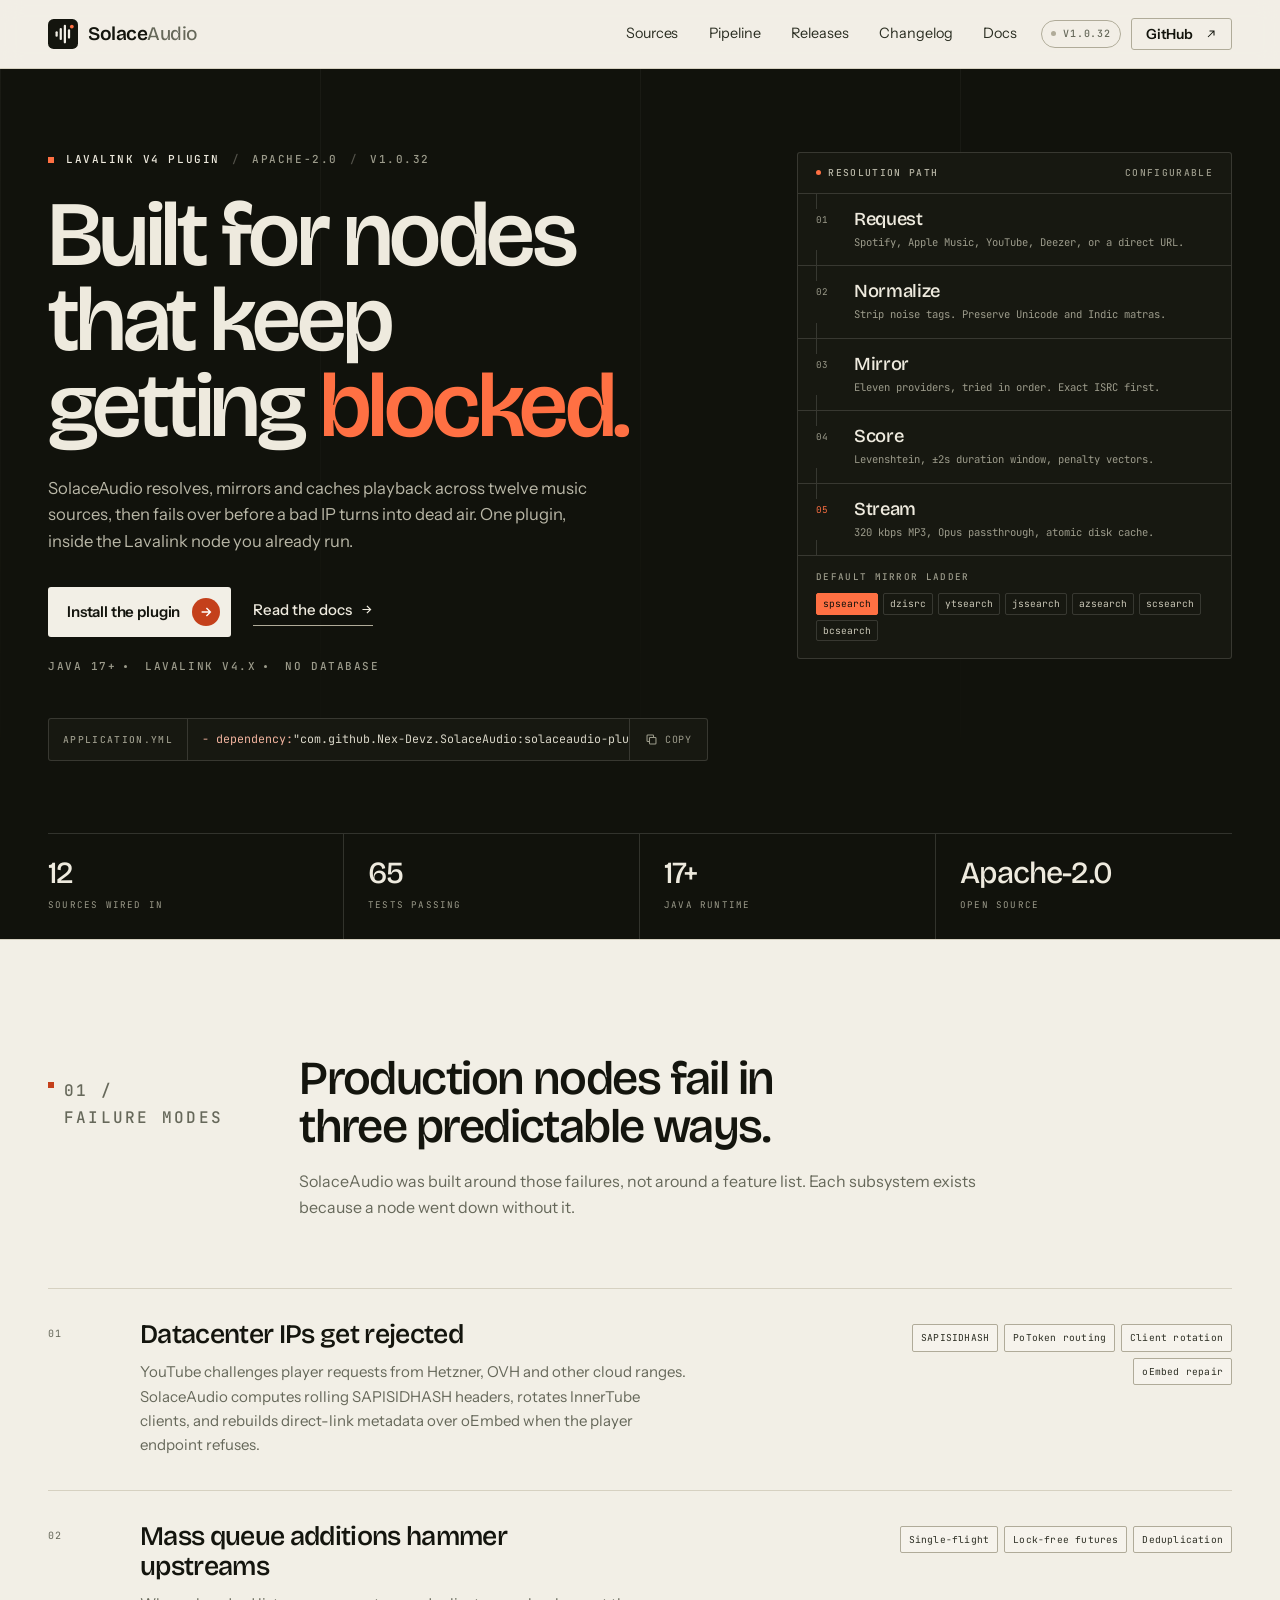
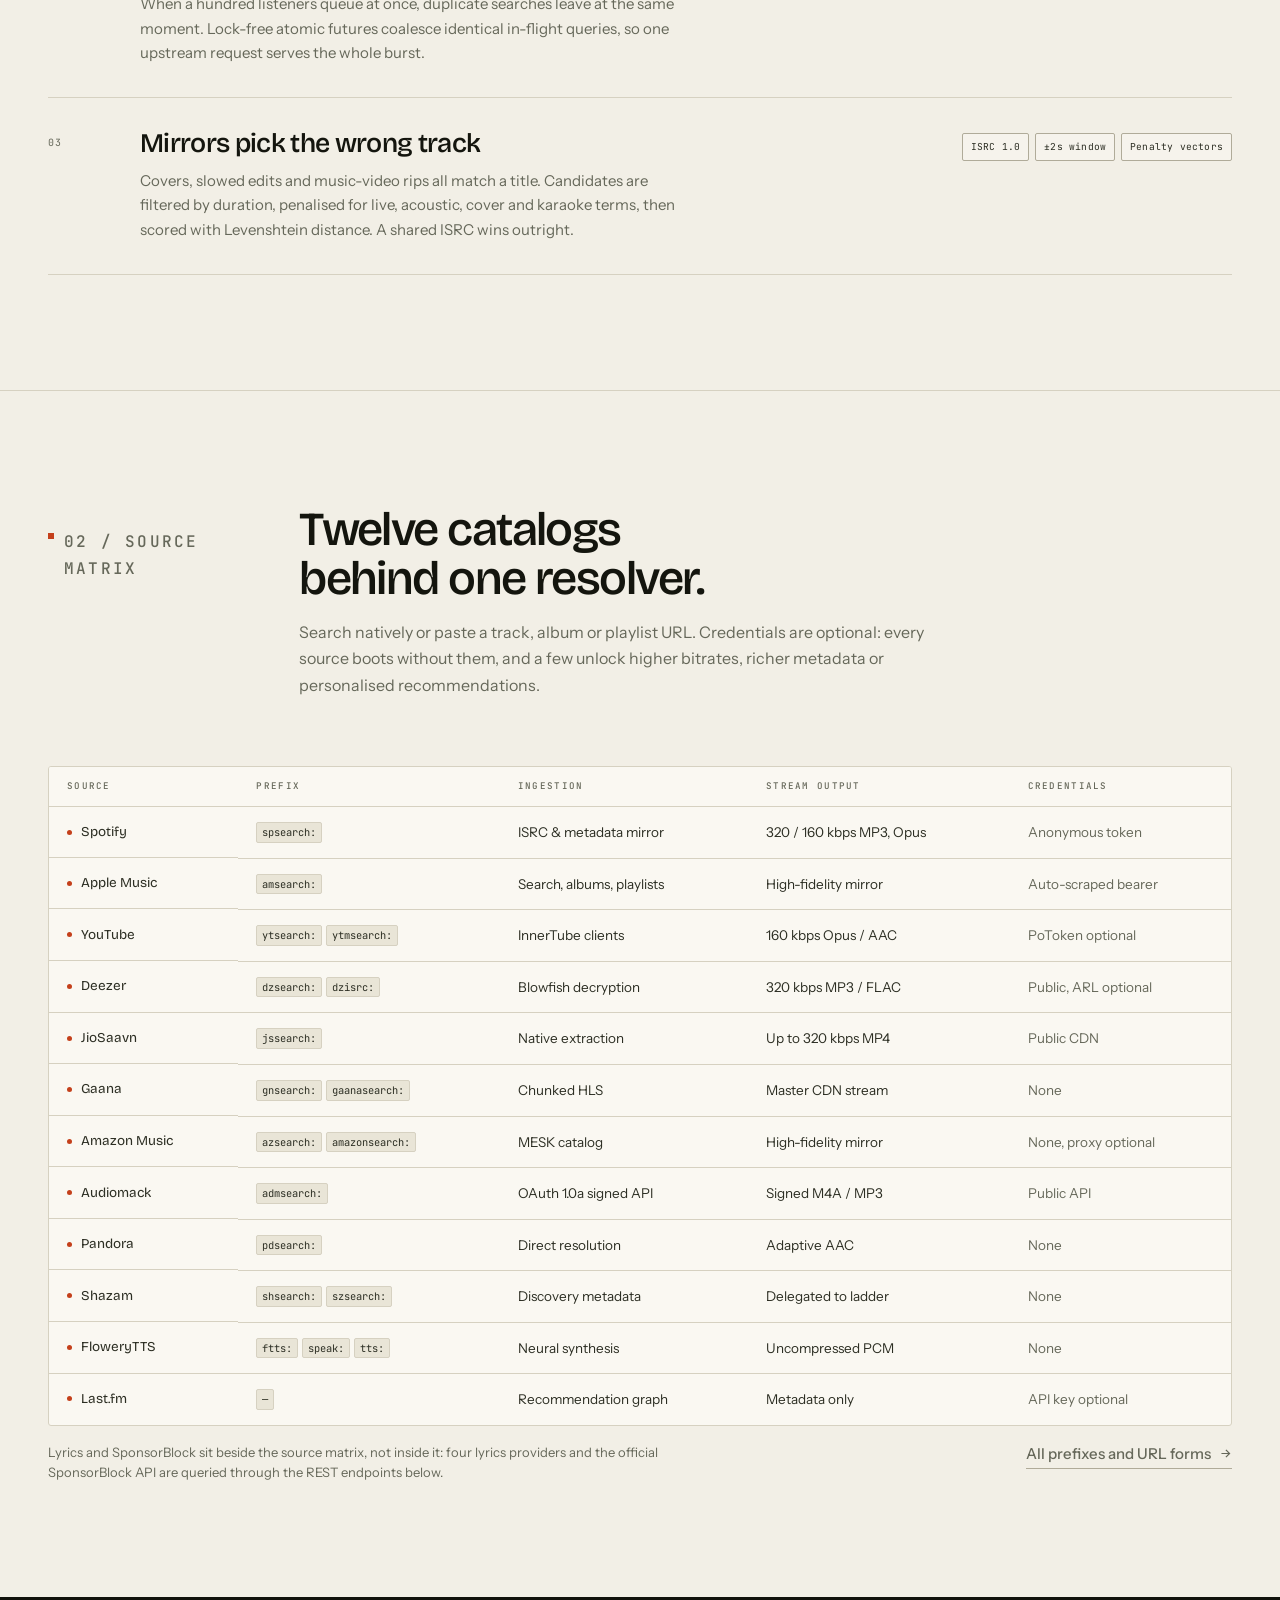
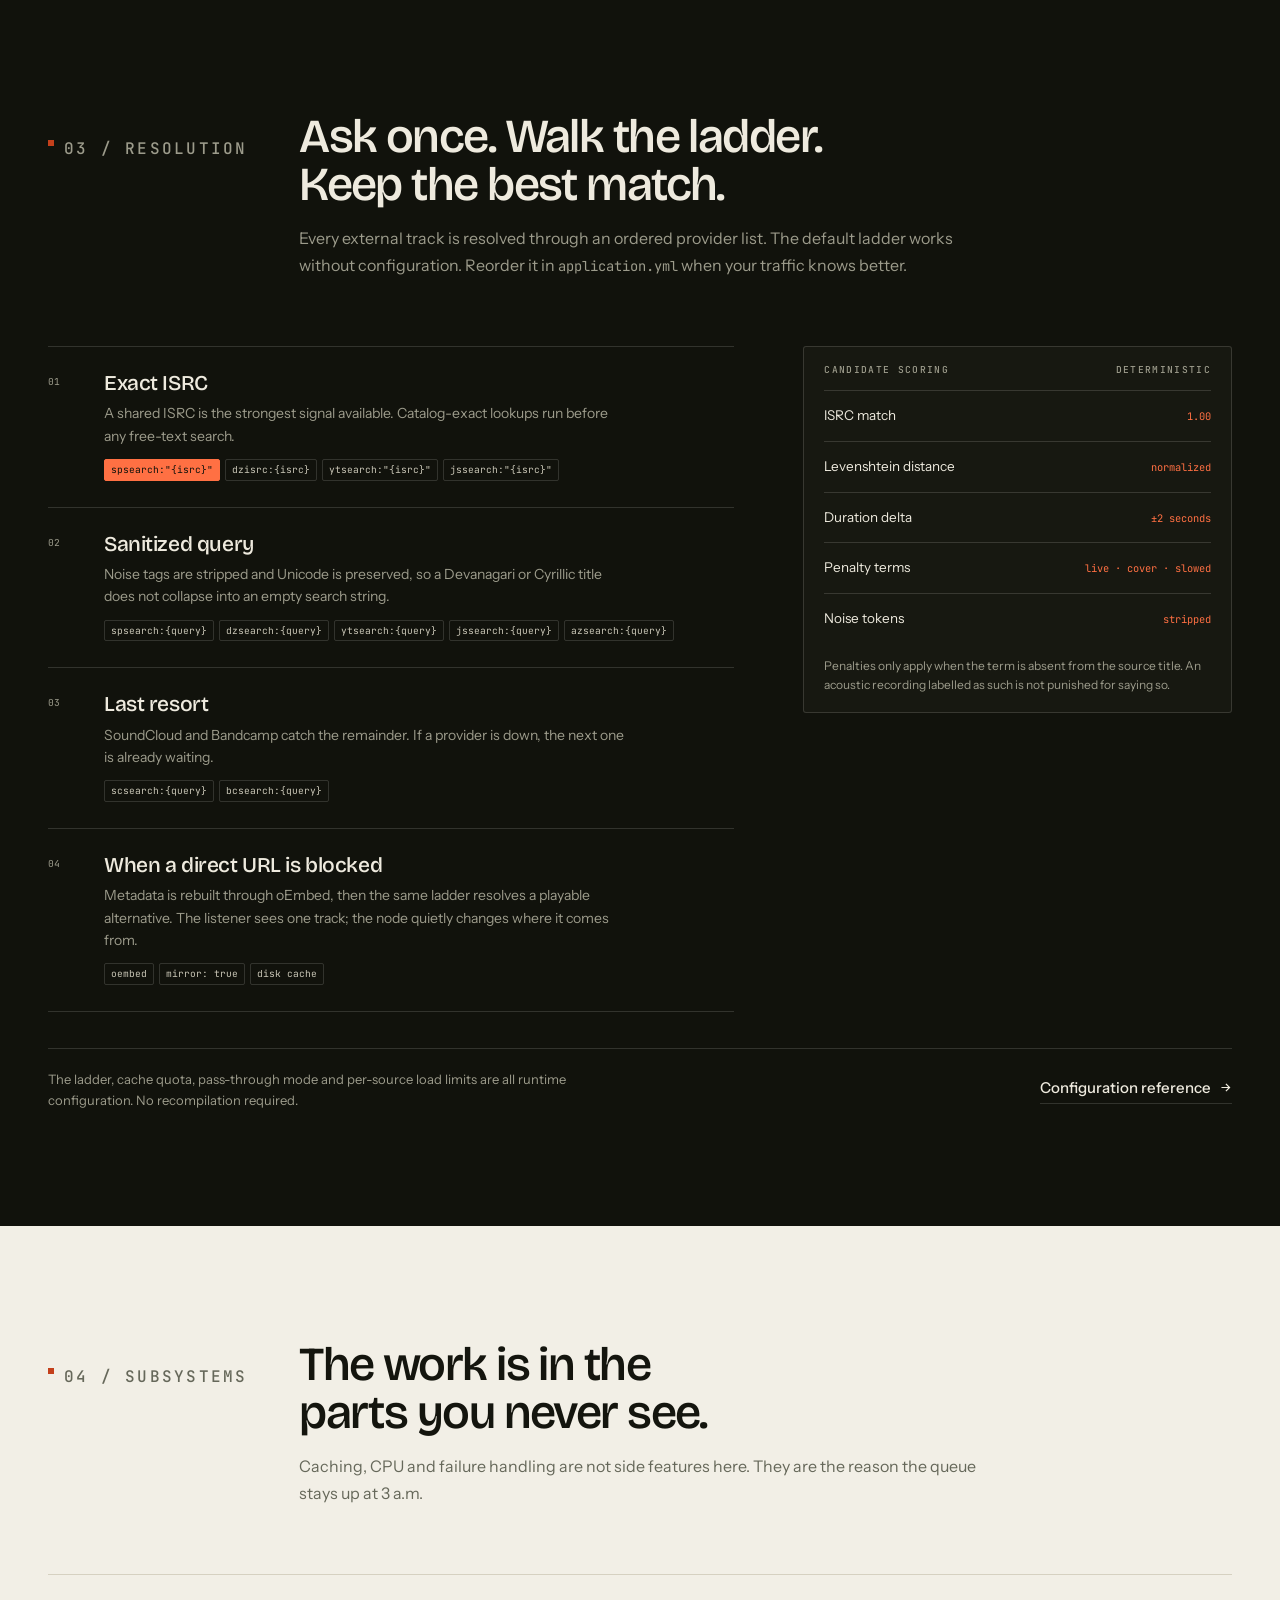
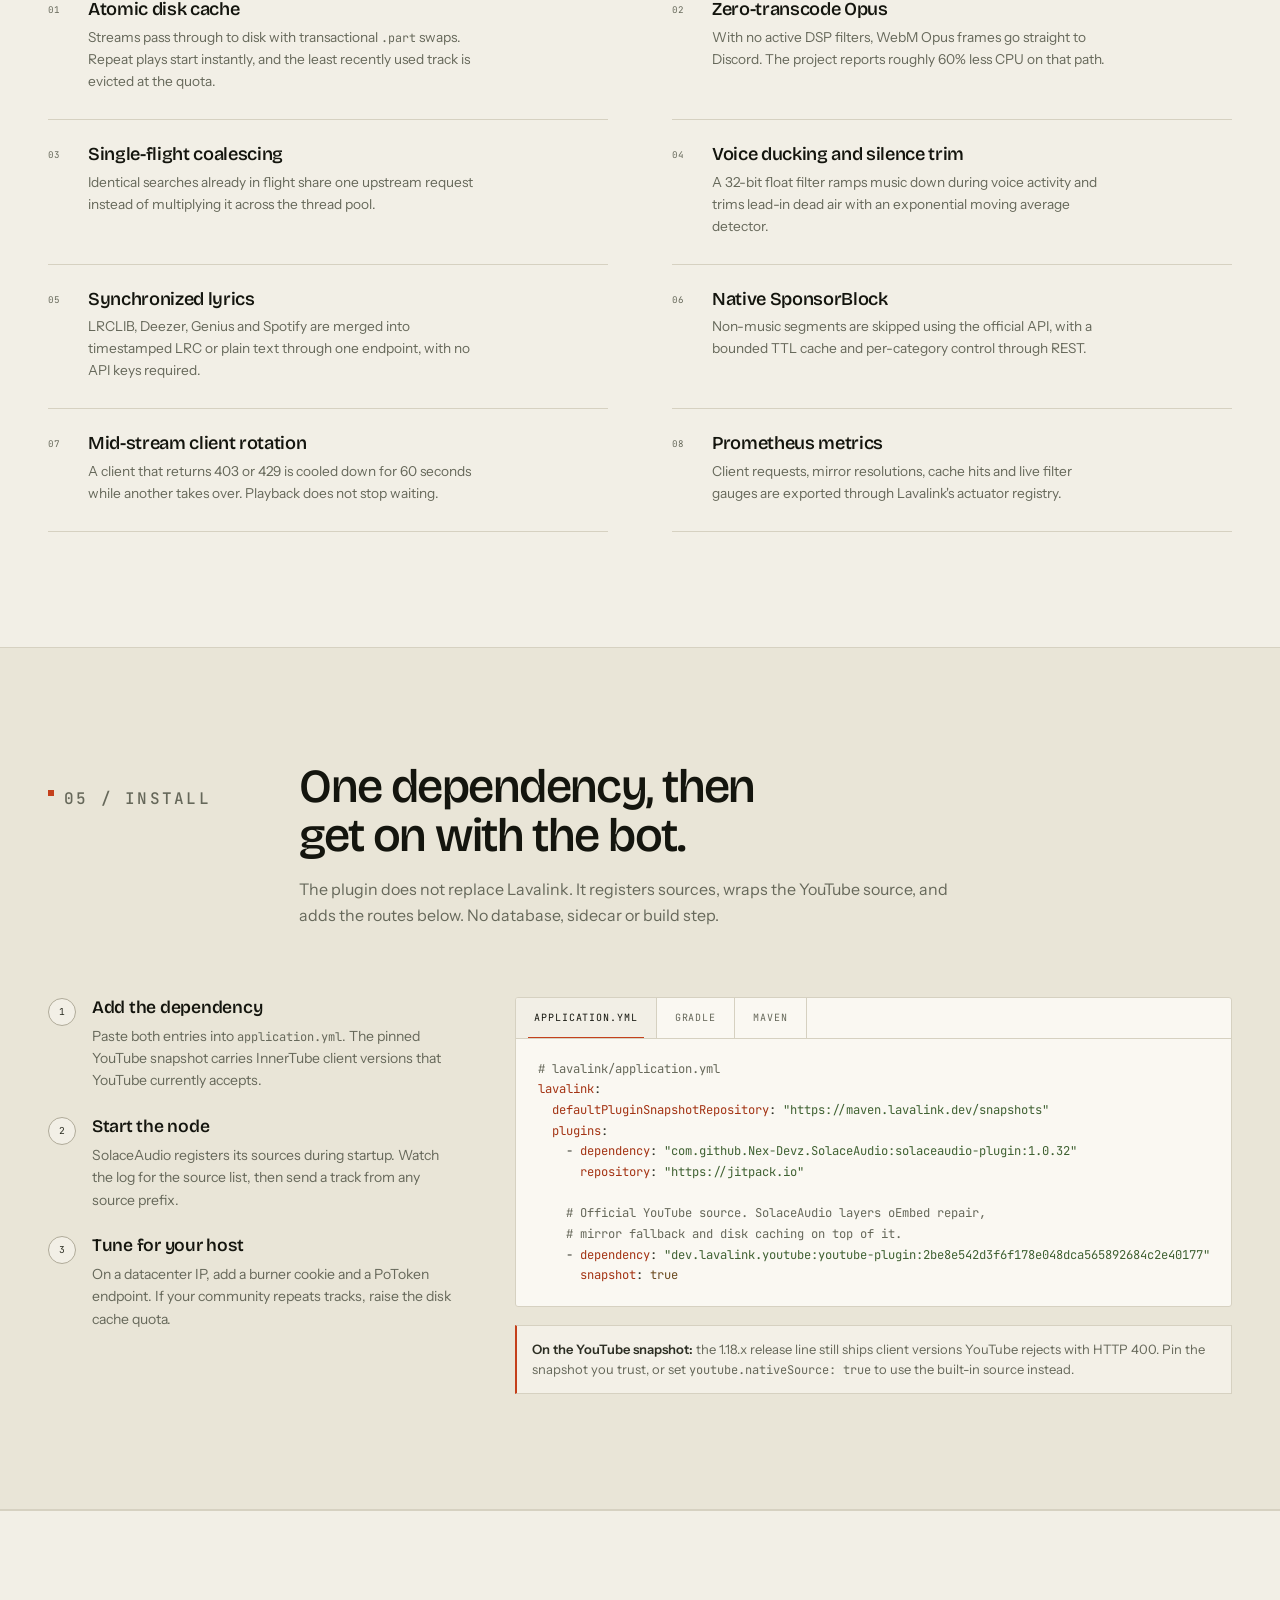
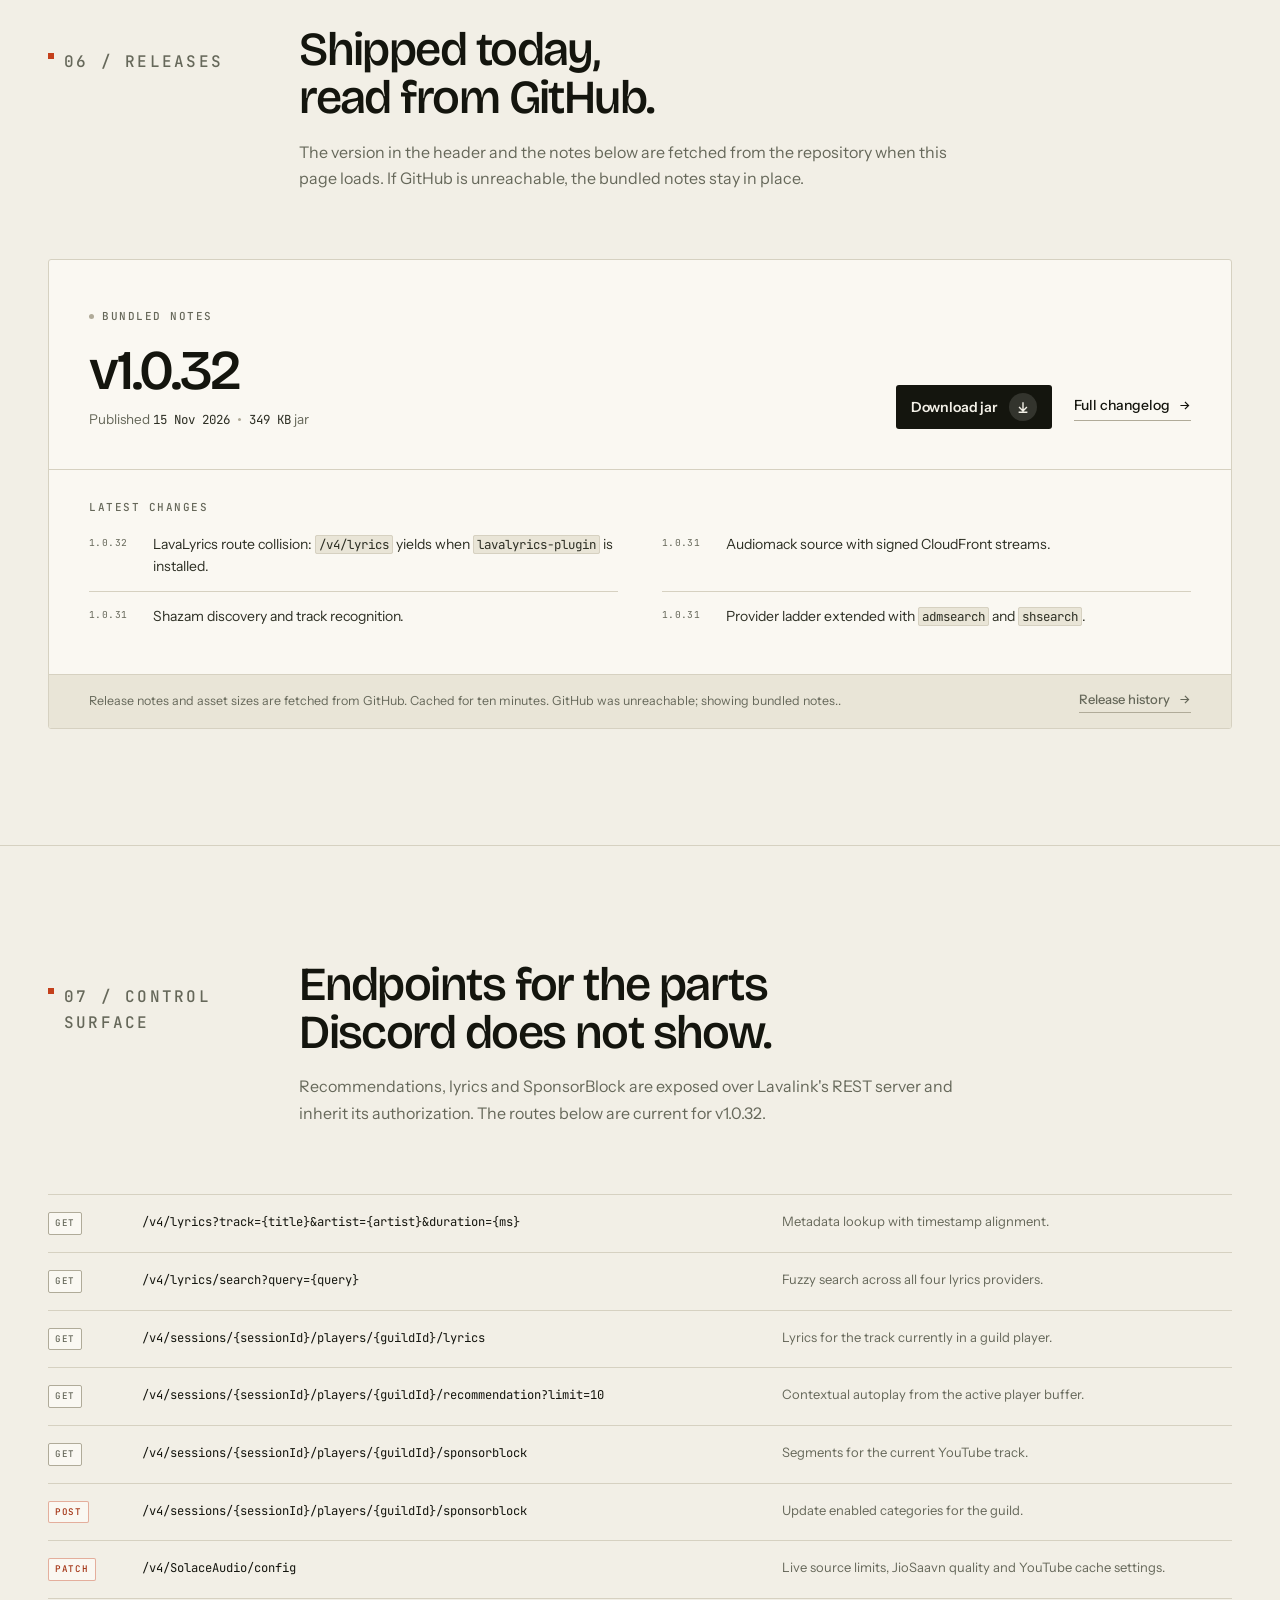
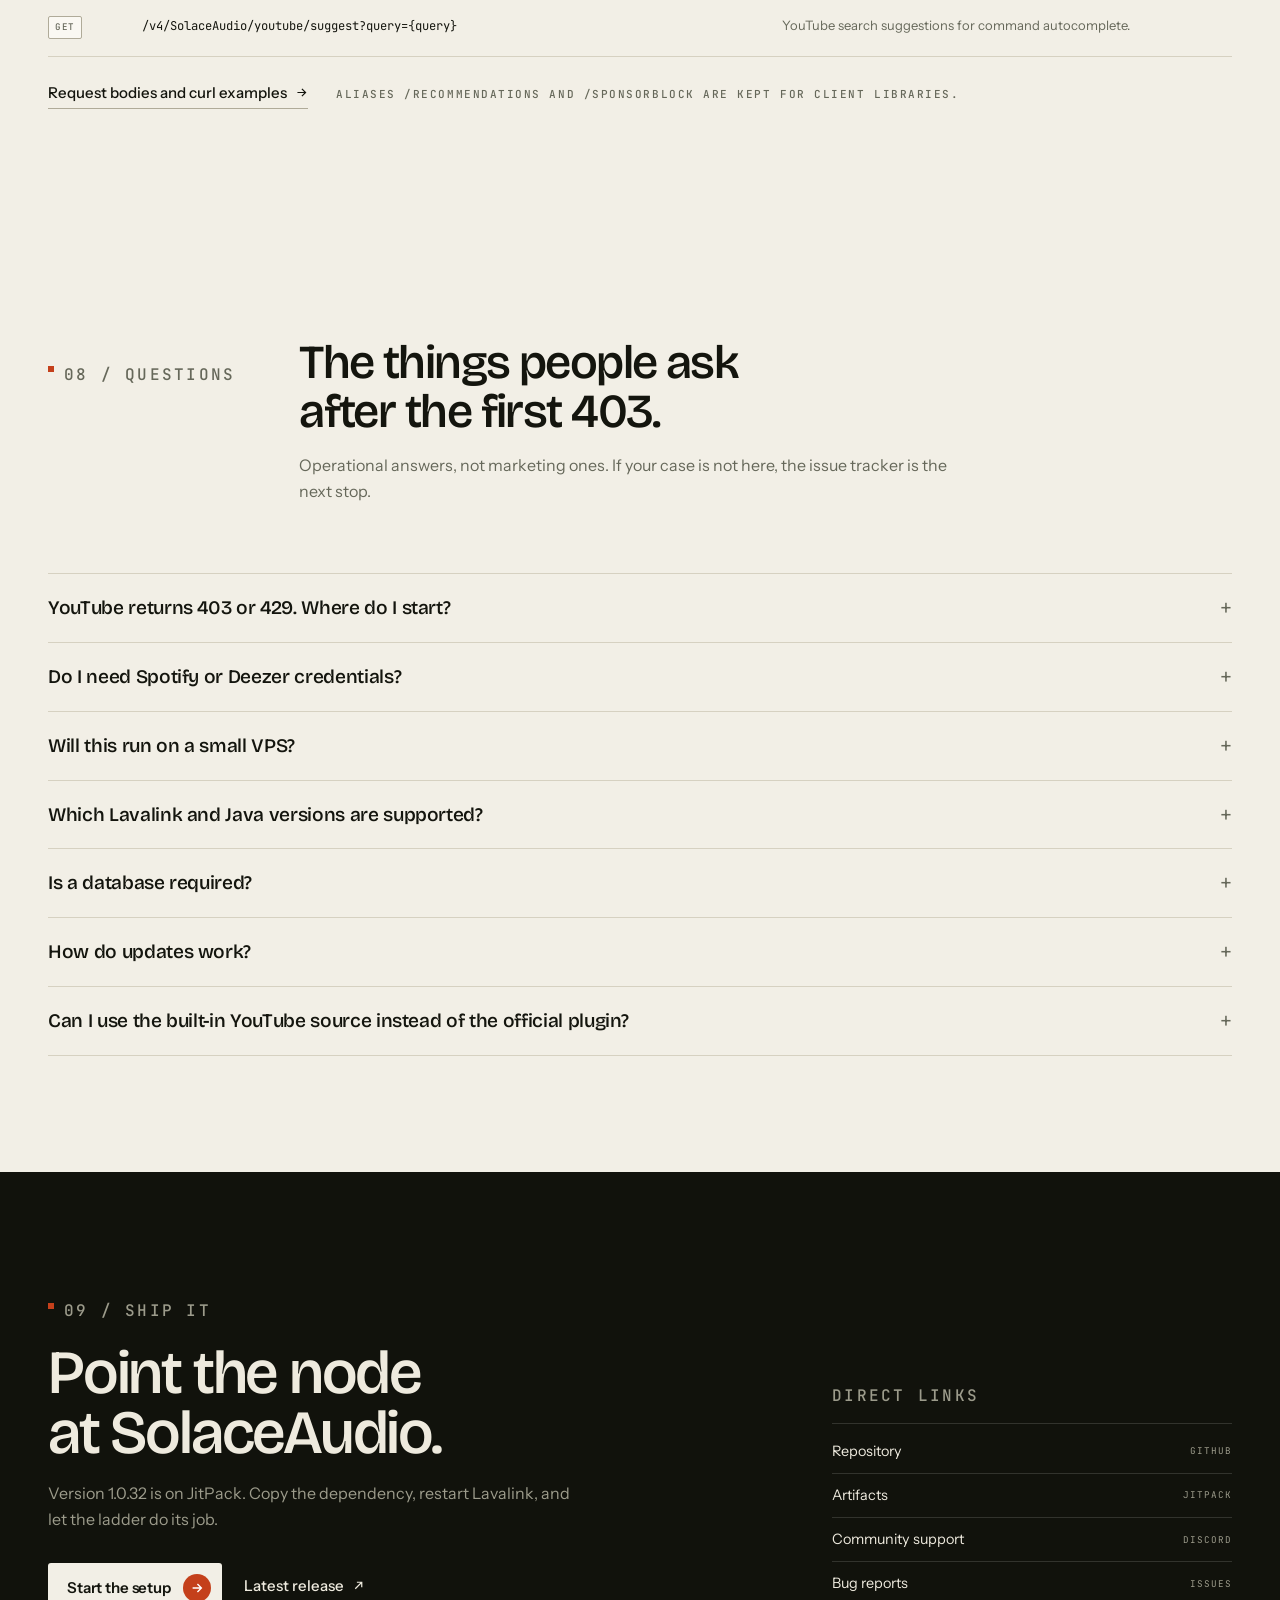
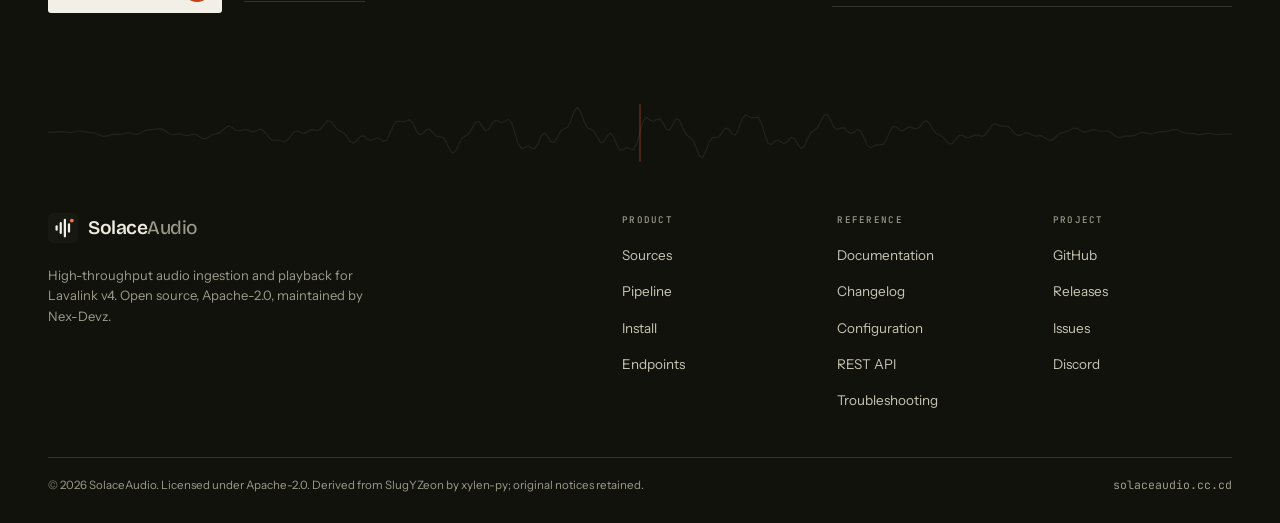
==== site/index.html @ bc0b3451 "docs(site): add landing page, documentation portal, and changelog" ====
<!doctype html>
<html lang="en">
<head>
  <meta charset="utf-8">
  <meta name="viewport" content="width=device-width, initial-scale=1">
  <title>SolaceAudio — resilient audio ingestion for Lavalink v4</title>
  <meta name="description" content="SolaceAudio is an open-source Lavalink v4 plugin that resolves, mirrors, scores and caches audio across twelve music sources, with failover for datacenter IPs.">
  <link rel="canonical" href="https://solaceaudio.cc.cd/">
  <meta name="theme-color" content="#11120c">
  <meta name="color-scheme" content="light">

  <meta property="og:type" content="website">
  <meta property="og:site_name" content="SolaceAudio">
  <meta property="og:url" content="https://solaceaudio.cc.cd/">
  <meta property="og:title" content="SolaceAudio — resilient audio ingestion for Lavalink v4">
  <meta property="og:description" content="Twelve music sources, one resolver. ISRC-first mirroring, deterministic scoring and atomic disk caching for Lavalink v4.">
  <meta property="og:image" content="https://solaceaudio.cc.cd/assets/img/og.png">
  <meta property="og:image:width" content="1200">
  <meta property="og:image:height" content="630">
  <meta property="og:image:alt" content="SolaceAudio — built for nodes that keep getting blocked.">
  <meta name="twitter:card" content="summary_large_image">
  <meta name="twitter:title" content="SolaceAudio — resilient audio ingestion for Lavalink v4">
  <meta name="twitter:description" content="Twelve music sources, one resolver. ISRC-first mirroring, deterministic scoring and atomic disk caching for Lavalink v4.">
  <meta name="twitter:image" content="https://solaceaudio.cc.cd/assets/img/og.png">

  <link rel="icon" href="assets/img/favicon.svg" type="image/svg+xml">
  <link rel="apple-touch-icon" href="assets/img/apple-touch-icon.png">
  <link rel="manifest" href="site.webmanifest">
  <link rel="preload" href="assets/fonts/bricolage-grotesque-var.woff2" as="font" type="font/woff2" crossorigin>
  <link rel="preload" href="assets/fonts/instrument-sans-var.woff2" as="font" type="font/woff2" crossorigin>
  <link rel="preconnect" href="https://api.github.com">
  <link rel="preconnect" href="https://raw.githubusercontent.com">
  <link rel="dns-prefetch" href="https://raw.githubusercontent.com">
  <link rel="stylesheet" href="assets/css/style.css">
  <script>document.documentElement.classList.add('js');</script>
  <script src="assets/js/main.js" defer></script>
  <script src="assets/js/live.js" defer></script>
</head>
<body id="top">
  <a class="skip-link" href="#main">Skip to content</a>

  <header class="site-header">
    <div class="container header-inner">
      <a class="brand" href="index.html" aria-label="SolaceAudio home">
        <svg class="brand__mark" viewBox="0 0 32 32" aria-hidden="true">
          <rect width="32" height="32" rx="6" fill="#14150e"/>
          <g fill="#f2efe6">
            <rect x="8" y="13" width="2.4" height="6" rx="1.2"/>
            <rect x="12.4" y="9.5" width="2.4" height="13" rx="1.2"/>
            <rect x="16.8" y="6" width="2.4" height="20" rx="1.2"/>
            <rect x="21.2" y="11" width="2.4" height="10" rx="1.2"/>
          </g>
          <circle cx="25.4" cy="8" r="2" fill="#ff7043"/>
        </svg>
        <span class="brand__name">Solace<span>Audio</span></span>
      </a>

      <nav class="main-nav" aria-label="Primary">
        <a href="#sources">Sources</a>
        <a href="#pipeline">Pipeline</a>
        <a href="#releases">Releases</a>
        <a href="changelog.html">Changelog</a>
        <a href="docs.html">Docs</a>
      </nav>

      <div class="header-actions">
        <span class="version-chip" data-live-version-badge title="Latest release">
          <span class="live-dot" data-live-dot aria-hidden="true"></span>
          <span>v<span data-live-version>1.0.32</span></span>
        </span>
        <a class="btn btn--small btn--outline" href="https://github.com/Nex-Devz/SolaceAudio" rel="noopener">
          GitHub
          <svg width="12" height="12" viewBox="0 0 16 16" fill="none" stroke="currentColor" stroke-width="1.4" aria-hidden="true"><path d="M4 12 12 4M6 4h6v6"/></svg>
        </a>
        <button class="menu-toggle" type="button" aria-expanded="false" aria-controls="mobile-nav" data-menu-toggle aria-label="Open menu">
          <span></span>
          <span></span>
        </button>
      </div>
    </div>

    <nav class="mobile-nav" id="mobile-nav" aria-label="Mobile" hidden>
      <a href="#sources">Sources <span>02</span></a>
      <a href="#pipeline">Pipeline <span>03</span></a>
      <a href="#releases">Releases <span>06</span></a>
      <a href="#api">Endpoints <span>07</span></a>
      <a href="changelog.html">Changelog <span>Live</span></a>
      <a href="docs.html">Docs <span>Reference</span></a>
      <a href="https://github.com/Nex-Devz/SolaceAudio" rel="noopener">GitHub <span>Repository</span></a>
      <a class="btn btn--dark" href="#install">Install the plugin
        <span class="btn__icon" aria-hidden="true">
          <svg viewBox="0 0 16 16" fill="none" stroke="currentColor" stroke-width="1.6"><path d="M3 8h9M8.5 3.5 13 8l-4.5 4.5"/></svg>
        </span>
      </a>
    </nav>
  </header>

  <main id="main">
    <section class="hero" aria-labelledby="hero-title">
      <div class="container">
        <div class="hero-grid">
          <div class="hero-copy">
            <div class="eyebrow-row label">
              <span class="dot" aria-hidden="true"></span>
              <strong>Lavalink v4 plugin</strong>
              <span class="sep" aria-hidden="true">/</span>
              <span>Apache-2.0</span>
              <span class="sep" aria-hidden="true">/</span>
              <span>v<span data-live-version>1.0.32</span></span>
            </div>

            <h1 id="hero-title">Built for nodes that keep getting <span class="accent">blocked.</span></h1>

            <p class="hero-lede">
              SolaceAudio resolves, mirrors and caches playback across twelve music sources, then fails over
              before a bad IP turns into dead air. One plugin, inside the Lavalink node you already run.
            </p>

            <div class="hero-cta">
              <a class="btn btn--light" href="#install">
                Install the plugin
                <span class="btn__icon" aria-hidden="true">
                  <svg viewBox="0 0 16 16" fill="none" stroke="currentColor" stroke-width="1.6"><path d="M3 8h9M8.5 3.5 13 8l-4.5 4.5"/></svg>
                </span>
              </a>
              <a class="link-arrow" href="docs.html">
                Read the docs
                <svg viewBox="0 0 16 16" fill="none" stroke="currentColor" stroke-width="1.5" aria-hidden="true"><path d="M3 8h9M8.5 3.5 13 8l-4.5 4.5"/></svg>
              </a>
            </div>

            <p class="hero-meta label">
              <span>Java 17+</span>
              <span>Lavalink v4.x</span>
              <span>No database</span>
            </p>

            <div class="install-strip">
              <span class="install-strip__label label">application.yml</span>
              <code><span class="tok">- dependency:</span> "com.github.Nex-Devz.SolaceAudio:solaceaudio-plugin:<span data-live-version>1.0.32</span>"</code>
              <button class="copy-btn" type="button" data-copy='- dependency: "com.github.Nex-Devz.SolaceAudio:solaceaudio-plugin:1.0.32"' data-copy-template='- dependency: "com.github.Nex-Devz.SolaceAudio:solaceaudio-plugin:{version}"' data-label="Copy">
                <svg viewBox="0 0 16 16" fill="none" stroke="currentColor" stroke-width="1.3" aria-hidden="true"><rect x="5.5" y="5.5" width="8" height="8" rx="1"/><path d="M10.5 5.5v-2a1 1 0 0 0-1-1h-6a1 1 0 0 0-1 1v6a1 1 0 0 0 1 1h2"/></svg>
                <span>Copy</span>
              </button>
            </div>
          </div>

          <aside class="route-card" aria-label="Resolution path overview">
            <div class="route-card__head label">
              <span class="pulse">Resolution path</span>
              <span>Configurable</span>
            </div>
            <ol class="route-list">
              <li>
                <span class="idx">01</span>
                <div>
                  <div class="route-name">Request</div>
                  <p class="route-desc">Spotify, Apple Music, YouTube, Deezer, or a direct URL.</p>
                </div>
              </li>
              <li>
                <span class="idx">02</span>
                <div>
                  <div class="route-name">Normalize</div>
                  <p class="route-desc">Strip noise tags. Preserve Unicode and Indic matras.</p>
                </div>
              </li>
              <li>
                <span class="idx">03</span>
                <div>
                  <div class="route-name">Mirror</div>
                  <p class="route-desc">Eleven providers, tried in order. Exact ISRC first.</p>
                </div>
              </li>
              <li>
                <span class="idx">04</span>
                <div>
                  <div class="route-name">Score</div>
                  <p class="route-desc">Levenshtein, ±2s duration window, penalty vectors.</p>
                </div>
              </li>
              <li class="is-final">
                <span class="idx">05</span>
                <div>
                  <div class="route-name">Stream</div>
                  <p class="route-desc">320 kbps MP3, Opus passthrough, atomic disk cache.</p>
                </div>
              </li>
            </ol>
            <div class="route-card__foot">
              <p class="label">Default mirror ladder</p>
              <div class="chip-row">
                <span class="chip-dark is-hot">spsearch</span>
                <span class="chip-dark">dzisrc</span>
                <span class="chip-dark">ytsearch</span>
                <span class="chip-dark">jssearch</span>
                <span class="chip-dark">azsearch</span>
                <span class="chip-dark">scsearch</span>
                <span class="chip-dark">bcsearch</span>
              </div>
            </div>
          </aside>
        </div>

        <dl class="spec-band">
          <div class="spec">
            <dt class="sr-only">Sources</dt>
            <dd><b>12</b><span>Sources wired in</span></dd>
          </div>
          <div class="spec">
            <dt class="sr-only">Tests</dt>
            <dd><b>65</b><span>Tests passing</span></dd>
          </div>
          <div class="spec">
            <dt class="sr-only">Runtime</dt>
            <dd><b>17+</b><span>Java runtime</span></dd>
          </div>
          <div class="spec">
            <dt class="sr-only">License</dt>
            <dd><b>Apache-2.0</b><span>Open source</span></dd>
          </div>
        </dl>
      </div>
    </section>

    <section class="section section--bordered" aria-labelledby="failures-title">
      <div class="container">
        <div class="sec-head reveal">
          <p class="sec-label">01 / Failure modes</p>
          <div>
            <h2 id="failures-title">Production nodes fail in three predictable ways.</h2>
            <p>SolaceAudio was built around those failures, not around a feature list. Each subsystem exists because a node went down without it.</p>
          </div>
        </div>

        <div class="failure-list">
          <article class="failure reveal">
            <span class="failure__num">01</span>
            <div>
              <h3>Datacenter IPs get rejected</h3>
              <p>YouTube challenges player requests from Hetzner, OVH and other cloud ranges. SolaceAudio computes rolling SAPISIDHASH headers, rotates InnerTube clients, and rebuilds direct-link metadata over oEmbed when the player endpoint refuses.</p>
            </div>
            <ul class="failure__tags" aria-label="Responses">
              <li class="tag">SAPISIDHASH</li>
              <li class="tag">PoToken routing</li>
              <li class="tag">Client rotation</li>
              <li class="tag">oEmbed repair</li>
            </ul>
          </article>

          <article class="failure reveal">
            <span class="failure__num">02</span>
            <div>
              <h3>Mass queue additions hammer upstreams</h3>
              <p>When a hundred listeners queue at once, duplicate searches leave at the same moment. Lock-free atomic futures coalesce identical in-flight queries, so one upstream request serves the whole burst.</p>
            </div>
            <ul class="failure__tags" aria-label="Responses">
              <li class="tag">Single-flight</li>
              <li class="tag">Lock-free futures</li>
              <li class="tag">Deduplication</li>
            </ul>
          </article>

          <article class="failure reveal">
            <span class="failure__num">03</span>
            <div>
              <h3>Mirrors pick the wrong track</h3>
              <p>Covers, slowed edits and music-video rips all match a title. Candidates are filtered by duration, penalised for live, acoustic, cover and karaoke terms, then scored with Levenshtein distance. A shared ISRC wins outright.</p>
            </div>
            <ul class="failure__tags" aria-label="Responses">
              <li class="tag">ISRC 1.0</li>
              <li class="tag">±2s window</li>
              <li class="tag">Penalty vectors</li>
            </ul>
          </article>
        </div>
      </div>
    </section>

    <section class="section section--bordered" id="sources" aria-labelledby="sources-title">
      <div class="container">
        <div class="sec-head reveal">
          <p class="sec-label">02 / Source matrix</p>
          <div>
            <h2 id="sources-title">Twelve catalogs behind one resolver.</h2>
            <p>Search natively or paste a track, album or playlist URL. Credentials are optional: every source boots without them, and a few unlock higher bitrates, richer metadata or personalised recommendations.</p>
          </div>
        </div>

        <div class="table-shell reveal">
          <div class="table-scroll" role="region" aria-label="Supported audio sources" tabindex="0">
            <table class="source-table">
              <caption class="sr-only">SolaceAudio sources, search prefixes, ingestion mode, stream output and required credentials.</caption>
              <thead>
                <tr>
                  <th scope="col">Source</th>
                  <th scope="col">Prefix</th>
                  <th scope="col">Ingestion</th>
                  <th scope="col">Stream output</th>
                  <th scope="col">Credentials</th>
                </tr>
              </thead>
              <tbody>
                <tr>
                  <th scope="row" class="source-name">Spotify</th>
                  <td><span class="prefix-list"><code>spsearch:</code></span></td>
                  <td>ISRC &amp; metadata mirror</td>
                  <td>320 / 160 kbps MP3, Opus</td>
                  <td class="muted-cell">Anonymous token</td>
                </tr>
                <tr>
                  <th scope="row" class="source-name">Apple Music</th>
                  <td><span class="prefix-list"><code>amsearch:</code></span></td>
                  <td>Search, albums, playlists</td>
                  <td>High-fidelity mirror</td>
                  <td class="muted-cell">Auto-scraped bearer</td>
                </tr>
                <tr>
                  <th scope="row" class="source-name">YouTube</th>
                  <td><span class="prefix-list"><code>ytsearch:</code> <code>ytmsearch:</code></span></td>
                  <td>InnerTube clients</td>
                  <td>160 kbps Opus / AAC</td>
                  <td class="muted-cell">PoToken optional</td>
                </tr>
                <tr>
                  <th scope="row" class="source-name">Deezer</th>
                  <td><span class="prefix-list"><code>dzsearch:</code> <code>dzisrc:</code></span></td>
                  <td>Blowfish decryption</td>
                  <td>320 kbps MP3 / FLAC</td>
                  <td class="muted-cell">Public, ARL optional</td>
                </tr>
                <tr>
                  <th scope="row" class="source-name">JioSaavn</th>
                  <td><span class="prefix-list"><code>jssearch:</code></span></td>
                  <td>Native extraction</td>
                  <td>Up to 320 kbps MP4</td>
                  <td class="muted-cell">Public CDN</td>
                </tr>
                <tr>
                  <th scope="row" class="source-name">Gaana</th>
                  <td><span class="prefix-list"><code>gnsearch:</code> <code>gaanasearch:</code></span></td>
                  <td>Chunked HLS</td>
                  <td>Master CDN stream</td>
                  <td class="muted-cell">None</td>
                </tr>
                <tr>
                  <th scope="row" class="source-name">Amazon Music</th>
                  <td><span class="prefix-list"><code>azsearch:</code> <code>amazonsearch:</code></span></td>
                  <td>MESK catalog</td>
                  <td>High-fidelity mirror</td>
                  <td class="muted-cell">None, proxy optional</td>
                </tr>
                <tr>
                  <th scope="row" class="source-name">Audiomack</th>
                  <td><span class="prefix-list"><code>admsearch:</code></span></td>
                  <td>OAuth 1.0a signed API</td>
                  <td>Signed M4A / MP3</td>
                  <td class="muted-cell">Public API</td>
                </tr>
                <tr>
                  <th scope="row" class="source-name">Pandora</th>
                  <td><span class="prefix-list"><code>pdsearch:</code></span></td>
                  <td>Direct resolution</td>
                  <td>Adaptive AAC</td>
                  <td class="muted-cell">None</td>
                </tr>
                <tr>
                  <th scope="row" class="source-name">Shazam</th>
                  <td><span class="prefix-list"><code>shsearch:</code> <code>szsearch:</code></span></td>
                  <td>Discovery metadata</td>
                  <td>Delegated to ladder</td>
                  <td class="muted-cell">None</td>
                </tr>
                <tr>
                  <th scope="row" class="source-name">FloweryTTS</th>
                  <td><span class="prefix-list"><code>ftts:</code> <code>speak:</code> <code>tts:</code></span></td>
                  <td>Neural synthesis</td>
                  <td>Uncompressed PCM</td>
                  <td class="muted-cell">None</td>
                </tr>
                <tr>
                  <th scope="row" class="source-name">Last.fm</th>
                  <td><span class="prefix-list"><code>—</code></span></td>
                  <td>Recommendation graph</td>
                  <td>Metadata only</td>
                  <td class="muted-cell">API key optional</td>
                </tr>
              </tbody>
            </table>
          </div>
        </div>

        <div class="table-foot reveal">
          <p>Lyrics and SponsorBlock sit beside the source matrix, not inside it: four lyrics providers and the official SponsorBlock API are queried through the REST endpoints below.</p>
          <a class="link-arrow" href="docs.html#prefixes">All prefixes and URL forms
            <svg viewBox="0 0 16 16" fill="none" stroke="currentColor" stroke-width="1.5" aria-hidden="true"><path d="M3 8h9M8.5 3.5 13 8l-4.5 4.5"/></svg>
          </a>
        </div>
      </div>
    </section>

    <section class="section section--dark" id="pipeline" aria-labelledby="pipeline-title">
      <div class="container">
        <div class="sec-head reveal">
          <p class="sec-label">03 / Resolution</p>
          <div>
            <h2 id="pipeline-title">Ask once. Walk the ladder. Keep the best match.</h2>
            <p>Every external track is resolved through an ordered provider list. The default ladder works without configuration. Reorder it in <code>application.yml</code> when your traffic knows better.</p>
          </div>
        </div>

        <div class="pipeline-grid">
          <ol class="ladder">
            <li class="reveal">
              <span class="idx">01</span>
              <div>
                <h3>Exact ISRC</h3>
                <p>A shared ISRC is the strongest signal available. Catalog-exact lookups run before any free-text search.</p>
                <div class="chip-row">
                  <span class="chip-dark is-hot">spsearch:"{isrc}"</span>
                  <span class="chip-dark">dzisrc:{isrc}</span>
                  <span class="chip-dark">ytsearch:"{isrc}"</span>
                  <span class="chip-dark">jssearch:"{isrc}"</span>
                </div>
              </div>
            </li>
            <li class="reveal">
              <span class="idx">02</span>
              <div>
                <h3>Sanitized query</h3>
                <p>Noise tags are stripped and Unicode is preserved, so a Devanagari or Cyrillic title does not collapse into an empty search string.</p>
                <div class="chip-row">
                  <span class="chip-dark">spsearch:{query}</span>
                  <span class="chip-dark">dzsearch:{query}</span>
                  <span class="chip-dark">ytsearch:{query}</span>
                  <span class="chip-dark">jssearch:{query}</span>
                  <span class="chip-dark">azsearch:{query}</span>
                </div>
              </div>
            </li>
            <li class="reveal">
              <span class="idx">03</span>
              <div>
                <h3>Last resort</h3>
                <p>SoundCloud and Bandcamp catch the remainder. If a provider is down, the next one is already waiting.</p>
                <div class="chip-row">
                  <span class="chip-dark">scsearch:{query}</span>
                  <span class="chip-dark">bcsearch:{query}</span>
                </div>
              </div>
            </li>
            <li class="reveal">
              <span class="idx">04</span>
              <div>
                <h3>When a direct URL is blocked</h3>
                <p>Metadata is rebuilt through oEmbed, then the same ladder resolves a playable alternative. The listener sees one track; the node quietly changes where it comes from.</p>
                <div class="chip-row">
                  <span class="chip-dark">oembed</span>
                  <span class="chip-dark">mirror: true</span>
                  <span class="chip-dark">disk cache</span>
                </div>
              </div>
            </li>
          </ol>

          <aside class="score-card reveal" data-delay="1" aria-label="Candidate scoring factors">
            <div class="score-card__head label">
              <span>Candidate scoring</span>
              <span>Deterministic</span>
            </div>
            <ul class="score-list">
              <li>
                <span class="k">ISRC match</span>
                <span class="v">1.00</span>
              </li>
              <li>
                <span class="k">Levenshtein distance</span>
                <span class="v">normalized</span>
              </li>
              <li>
                <span class="k">Duration delta</span>
                <span class="v">±2 seconds</span>
              </li>
              <li>
                <span class="k">Penalty terms</span>
                <span class="v">live · cover · slowed</span>
              </li>
              <li>
                <span class="k">Noise tokens</span>
                <span class="v">stripped</span>
              </li>
            </ul>
            <p class="score-note">Penalties only apply when the term is absent from the source title. An acoustic recording labelled as such is not punished for saying so.</p>
          </aside>
        </div>

        <div class="pipeline-foot reveal">
          <p>The ladder, cache quota, pass-through mode and per-source load limits are all runtime configuration. No recompilation required.</p>
          <a class="link-arrow link-arrow--light" href="docs.html#configuration">Configuration reference
            <svg viewBox="0 0 16 16" fill="none" stroke="currentColor" stroke-width="1.5" aria-hidden="true"><path d="M3 8h9M8.5 3.5 13 8l-4.5 4.5"/></svg>
          </a>
        </div>
      </div>
    </section>

    <section class="section" aria-labelledby="subsystems-title">
      <div class="container">
        <div class="sec-head reveal">
          <p class="sec-label">04 / Subsystems</p>
          <div>
            <h2 id="subsystems-title">The work is in the parts you never see.</h2>
            <p>Caching, CPU and failure handling are not side features here. They are the reason the queue stays up at 3 a.m.</p>
          </div>
        </div>

        <div class="sys-grid">
          <article class="sys-item reveal">
            <span class="sys-item__num">01</span>
            <div>
              <h3>Atomic disk cache</h3>
              <p>Streams pass through to disk with transactional <code>.part</code> swaps. Repeat plays start instantly, and the least recently used track is evicted at the quota.</p>
            </div>
          </article>
          <article class="sys-item reveal" data-delay="1">
            <span class="sys-item__num">02</span>
            <div>
              <h3>Zero-transcode Opus</h3>
              <p>With no active DSP filters, WebM Opus frames go straight to Discord. The project reports roughly 60% less CPU on that path.</p>
            </div>
          </article>
          <article class="sys-item reveal">
            <span class="sys-item__num">03</span>
            <div>
              <h3>Single-flight coalescing</h3>
              <p>Identical searches already in flight share one upstream request instead of multiplying it across the thread pool.</p>
            </div>
          </article>
          <article class="sys-item reveal" data-delay="1">
            <span class="sys-item__num">04</span>
            <div>
              <h3>Voice ducking and silence trim</h3>
              <p>A 32-bit float filter ramps music down during voice activity and trims lead-in dead air with an exponential moving average detector.</p>
            </div>
          </article>
          <article class="sys-item reveal">
            <span class="sys-item__num">05</span>
            <div>
              <h3>Synchronized lyrics</h3>
              <p>LRCLIB, Deezer, Genius and Spotify are merged into timestamped LRC or plain text through one endpoint, with no API keys required.</p>
            </div>
          </article>
          <article class="sys-item reveal" data-delay="1">
            <span class="sys-item__num">06</span>
            <div>
              <h3>Native SponsorBlock</h3>
              <p>Non-music segments are skipped using the official API, with a bounded TTL cache and per-category control through REST.</p>
            </div>
          </article>
          <article class="sys-item reveal">
            <span class="sys-item__num">07</span>
            <div>
              <h3>Mid-stream client rotation</h3>
              <p>A client that returns 403 or 429 is cooled down for 60 seconds while another takes over. Playback does not stop waiting.</p>
            </div>
          </article>
          <article class="sys-item reveal" data-delay="1">
            <span class="sys-item__num">08</span>
            <div>
              <h3>Prometheus metrics</h3>
              <p>Client requests, mirror resolutions, cache hits and live filter gauges are exported through Lavalink's actuator registry.</p>
            </div>
          </article>
        </div>
      </div>
    </section>

    <section class="section section--sunken" id="install" aria-labelledby="install-title">
      <div class="container">
        <div class="sec-head reveal">
          <p class="sec-label">05 / Install</p>
          <div>
            <h2 id="install-title">One dependency, then get on with the bot.</h2>
            <p>The plugin does not replace Lavalink. It registers sources, wraps the YouTube source, and adds the routes below. No database, sidecar or build step.</p>
          </div>
        </div>

        <div class="install-grid">
          <ol class="steps">
            <li class="step reveal">
              <span class="step__num">1</span>
              <div>
                <h3>Add the dependency</h3>
                <p>Paste both entries into <code>application.yml</code>. The pinned YouTube snapshot carries InnerTube client versions that YouTube currently accepts.</p>
              </div>
            </li>
            <li class="step reveal">
              <span class="step__num">2</span>
              <div>
                <h3>Start the node</h3>
                <p>SolaceAudio registers its sources during startup. Watch the log for the source list, then send a track from any source prefix.</p>
              </div>
            </li>
            <li class="step reveal">
              <span class="step__num">3</span>
              <div>
                <h3>Tune for your host</h3>
                <p>On a datacenter IP, add a burner cookie and a PoToken endpoint. If your community repeats tracks, raise the disk cache quota.</p>
              </div>
            </li>
          </ol>

          <div class="reveal" data-delay="1">
            <div class="code-panel" data-tabs>
              <div class="tablist" role="tablist" aria-label="Dependency format">
                <button class="tab" role="tab" id="tab-lavalink" aria-controls="panel-lavalink" aria-selected="true" tabindex="0" type="button">application.yml</button>
                <button class="tab" role="tab" id="tab-gradle" aria-controls="panel-gradle" aria-selected="false" tabindex="-1" type="button">Gradle</button>
                <button class="tab" role="tab" id="tab-maven" aria-controls="panel-maven" aria-selected="false" tabindex="-1" type="button">Maven</button>
              </div>

              <div class="code-body" id="panel-lavalink" role="tabpanel" aria-labelledby="tab-lavalink">
                <button class="copy-btn" type="button" data-copy="target" data-copy-target="#code-lavalink" data-label="Copy">Copy</button>
                <pre><code id="code-lavalink"><span class="tok-c"># lavalink/application.yml</span>
<span class="tok-k">lavalink</span>:
  <span class="tok-k">defaultPluginSnapshotRepository</span>: <span class="tok-s">"https://maven.lavalink.dev/snapshots"</span>
  <span class="tok-k">plugins</span>:
    - <span class="tok-k">dependency</span>: <span class="tok-s">"com.github.Nex-Devz.SolaceAudio:solaceaudio-plugin:<span data-live-version>1.0.32</span>"</span>
      <span class="tok-k">repository</span>: <span class="tok-s">"https://jitpack.io"</span>

    <span class="tok-c"># Official YouTube source. SolaceAudio layers oEmbed repair,</span>
    <span class="tok-c"># mirror fallback and disk caching on top of it.</span>
    - <span class="tok-k">dependency</span>: <span class="tok-s">"dev.lavalink.youtube:youtube-plugin:2be8e542d3f6f178e048dca565892684c2e40177"</span>
      <span class="tok-k">snapshot</span>: <span class="tok-v">true</span></code></pre>
              </div>

              <div class="code-body" id="panel-gradle" role="tabpanel" aria-labelledby="tab-gradle" hidden>
                <button class="copy-btn" type="button" data-copy="target" data-copy-target="#code-gradle" data-label="Copy">Copy</button>
                <pre><code id="code-gradle"><span class="tok-c">// build.gradle.kts</span>
<span class="tok-k">repositories</span> {
    mavenCentral()
    maven(<span class="tok-s">"https://jitpack.io"</span>)
    maven(<span class="tok-s">"https://maven.lavalink.dev/releases"</span>)
}

<span class="tok-k">dependencies</span> {
    implementation(<span class="tok-s">"com.github.Nex-Devz.SolaceAudio:solaceaudio-main:<span data-live-version>1.0.32</span>"</span>)
}</code></pre>
              </div>

              <div class="code-body" id="panel-maven" role="tabpanel" aria-labelledby="tab-maven" hidden>
                <button class="copy-btn" type="button" data-copy="target" data-copy-target="#code-maven" data-label="Copy">Copy</button>
                <pre><code id="code-maven"><span class="tok-c">&lt;!-- pom.xml --&gt;</span>
&lt;<span class="tok-k">repository</span>&gt;
  &lt;id&gt;jitpack.io&lt;/id&gt;
  &lt;url&gt;https://jitpack.io&lt;/url&gt;
&lt;/<span class="tok-k">repository</span>&gt;

&lt;<span class="tok-k">dependency</span>&gt;
  &lt;groupId&gt;com.github.Nex-Devz.SolaceAudio&lt;/groupId&gt;
  &lt;artifactId&gt;solaceaudio-main&lt;/artifactId&gt;
  &lt;version&gt;<span data-live-version>1.0.32</span>&lt;/version&gt;
&lt;/<span class="tok-k">dependency</span>&gt;</code></pre>
              </div>
            </div>

            <div class="code-note">
              <p><strong>On the YouTube snapshot:</strong> the 1.18.x release line still ships client versions YouTube rejects with HTTP 400. Pin the snapshot you trust, or set <code>youtube.nativeSource: true</code> to use the built-in source instead.</p>
            </div>
          </div>
        </div>
      </div>
    </section>

    <section class="section section--bordered" id="releases" aria-labelledby="releases-title">
      <div class="container">
        <div class="sec-head reveal">
          <p class="sec-label">06 / Releases</p>
          <div>
            <h2 id="releases-title">Shipped today, read from GitHub.</h2>
            <p>The version in the header and the notes below are fetched from the repository when this page loads. If GitHub is unreachable, the bundled notes stay in place.</p>
          </div>
        </div>

        <div class="release-shell reveal">
          <div class="release-primary">
            <div class="release-primary__id">
              <p class="live-label label">
                <span class="live-dot" data-live-dot aria-hidden="true"></span>
                <span data-live-status>Bundled notes</span>
              </p>
              <p class="release-version">v<span data-live-version>1.0.32</span></p>
              <p class="release-meta">
                <span>Published <span class="release-meta__value" data-live-date>15 Nov 2026</span></span>
                <span class="meta-sep" aria-hidden="true"></span>
                <span><span class="release-meta__value" data-live-jar-size>349 KB</span> jar</span>
              </p>
            </div>
            <div class="release-actions">
              <a class="btn btn--small btn--dark" data-live-download href="https://github.com/Nex-Devz/SolaceAudio/releases/download/1.0.32/solaceaudio-plugin-1.0.32.jar" aria-label="Download SolaceAudio 1.0.32 jar">
                <span data-live-download-label>Download jar</span>
                <span class="btn__icon" aria-hidden="true">
                  <svg viewBox="0 0 16 16" fill="none" stroke="currentColor" stroke-width="1.6"><path d="M8 2.5v9M3.5 8 8 12.5 12.5 8M3 14h10"/></svg>
                </span>
              </a>
              <a class="link-arrow" href="changelog.html">Full changelog
                <svg viewBox="0 0 16 16" fill="none" stroke="currentColor" stroke-width="1.5" aria-hidden="true"><path d="M3 8h9M8.5 3.5 13 8l-4.5 4.5"/></svg>
              </a>
            </div>
          </div>

          <div class="release-preview" data-live-preview>
            <p class="release-preview__label label">Latest changes</p>
            <ul class="release-notes">
              <li><span class="release-tag">1.0.32</span><span>LavaLyrics route collision: <code>/v4/lyrics</code> yields when <code>lavalyrics-plugin</code> is installed.</span></li>
              <li><span class="release-tag">1.0.31</span><span>Audiomack source with signed CloudFront streams.</span></li>
              <li><span class="release-tag">1.0.31</span><span>Shazam discovery and track recognition.</span></li>
              <li><span class="release-tag">1.0.31</span><span>Provider ladder extended with <code>admsearch</code> and <code>shsearch</code>.</span></li>
            </ul>
          </div>

          <div class="release-foot">
            <p>Release notes and asset sizes are fetched from GitHub. Cached for ten minutes. <span data-live-synced>Bundled fallback</span>.</p>
            <a class="link-arrow" href="changelog.html">Release history
              <svg viewBox="0 0 16 16" fill="none" stroke="currentColor" stroke-width="1.5" aria-hidden="true"><path d="M3 8h9M8.5 3.5 13 8l-4.5 4.5"/></svg>
            </a>
          </div>
        </div>
      </div>
    </section>

    <section class="section section--bordered" id="api" aria-labelledby="api-title">
      <div class="container">
        <div class="sec-head reveal">
          <p class="sec-label">07 / Control surface</p>
          <div>
            <h2 id="api-title">Endpoints for the parts Discord does not show.</h2>
            <p>Recommendations, lyrics and SponsorBlock are exposed over Lavalink's REST server and inherit its authorization. The routes below are current for v<span data-live-version>1.0.32</span>.</p>
          </div>
        </div>

        <div class="endpoint-list reveal">
          <div class="endpoint">
            <span class="method method--get">GET</span>
            <code>/v4/lyrics?track={title}&amp;artist={artist}&amp;duration={ms}</code>
            <span class="endpoint__desc">Metadata lookup with timestamp alignment.</span>
          </div>
          <div class="endpoint">
            <span class="method method--get">GET</span>
            <code>/v4/lyrics/search?query={query}</code>
            <span class="endpoint__desc">Fuzzy search across all four lyrics providers.</span>
          </div>
          <div class="endpoint">
            <span class="method method--get">GET</span>
            <code>/v4/sessions/{sessionId}/players/{guildId}/lyrics</code>
            <span class="endpoint__desc">Lyrics for the track currently in a guild player.</span>
          </div>
          <div class="endpoint">
            <span class="method method--get">GET</span>
            <code>/v4/sessions/{sessionId}/players/{guildId}/recommendation?limit=10</code>
            <span class="endpoint__desc">Contextual autoplay from the active player buffer.</span>
          </div>
          <div class="endpoint">
            <span class="method method--get">GET</span>
            <code>/v4/sessions/{sessionId}/players/{guildId}/sponsorblock</code>
            <span class="endpoint__desc">Segments for the current YouTube track.</span>
          </div>
          <div class="endpoint">
            <span class="method method--patch">POST</span>
            <code>/v4/sessions/{sessionId}/players/{guildId}/sponsorblock</code>
            <span class="endpoint__desc">Update enabled categories for the guild.</span>
          </div>
          <div class="endpoint">
            <span class="method method--patch">PATCH</span>
            <code>/v4/SolaceAudio/config</code>
            <span class="endpoint__desc">Live source limits, JioSaavn quality and YouTube cache settings.</span>
          </div>
          <div class="endpoint">
            <span class="method method--get">GET</span>
            <code>/v4/SolaceAudio/youtube/suggest?query={query}</code>
            <span class="endpoint__desc">YouTube search suggestions for command autocomplete.</span>
          </div>
        </div>

        <div class="api-foot reveal">
          <a class="link-arrow" href="docs.html#api">Request bodies and curl examples
            <svg viewBox="0 0 16 16" fill="none" stroke="currentColor" stroke-width="1.5" aria-hidden="true"><path d="M3 8h9M8.5 3.5 13 8l-4.5 4.5"/></svg>
          </a>
          <p class="label">Aliases /recommendations and /sponsorBlock are kept for client libraries.</p>
        </div>
      </div>
    </section>

    <section class="section" aria-labelledby="faq-title">
      <div class="container">
        <div class="sec-head reveal">
          <p class="sec-label">08 / Questions</p>
          <div>
            <h2 id="faq-title">The things people ask after the first 403.</h2>
            <p>Operational answers, not marketing ones. If your case is not here, the issue tracker is the next stop.</p>
          </div>
        </div>

        <div class="faq reveal">
          <details>
            <summary>YouTube returns 403 or 429. Where do I start?</summary>
            <div class="faq-answer">
              <p>Datacenter ranges are monitored aggressively. Add a burner cookie file to the Lavalink working directory and set <code>cookieFile</code>, enable <code>potokenUrl</code>, and keep <code>mirror: true</code> so SolaceAudio can resolve alternative streams when direct playback is restricted. A residential proxy is the fallback, not the first move.</p>
            </div>
          </details>
          <details>
            <summary>Do I need Spotify or Deezer credentials?</summary>
            <div class="faq-answer">
              <p>No. Spotify negotiates an anonymous token and Deezer streams publicly at 128 kbps without an ARL. Optional credentials raise the ceiling: a Deezer ARL unlocks 320 kbps and FLAC, and a Spotify <code>sp_dc</code> cookie adds Canvas, synchronized lyrics and personalised playlists.</p>
            </div>
          </details>
          <details>
            <summary>Will this run on a small VPS?</summary>
            <div class="faq-answer">
              <p>It runs inside the Lavalink process you already pay for, so the added memory is modest. The real local cost is the disk cache. Cap it with <code>maxDiskCacheMb</code>, or disable <code>localDiskCache</code> when storage is tight. Mirroring adds outbound bandwidth, not CPU.</p>
            </div>
          </details>
          <details>
            <summary>Which Lavalink and Java versions are supported?</summary>
            <div class="faq-answer">
              <p>Java 17 or newer, and Lavalink v4.0 and later, including v4.2.x server distributions. The plugin is compiled against the v4 API and does not pull Micrometer into the runtime, so stock Lavalink distributions load it without actuator dependencies.</p>
            </div>
          </details>
          <details>
            <summary>Is a database required?</summary>
            <div class="faq-answer">
              <p>No. The disk cache is a directory of files with transactional <code>.part</code> swaps. Memory caches are bounded and TTL-driven. Nothing to migrate, back up or vacuum.</p>
            </div>
          </details>
          <details>
            <summary>How do updates work?</summary>
            <div class="faq-answer">
              <p>Bump the dependency version in <code>application.yml</code> and restart. JitPack builds each tagged release, and the GitHub releases page carries the versioned plugin jar. There is no client SDK to update alongside it.</p>
            </div>
          </details>
          <details>
            <summary>Can I use the built-in YouTube source instead of the official plugin?</summary>
            <div class="faq-answer">
              <p>Yes. Set <code>youtube.nativeSource: true</code> under <code>plugins.solaceaudio</code>. SolaceAudio then registers its own YouTube source. If you keep the official plugin, SolaceAudio detects it at startup and layers oEmbed repair, mirror fallback and disk caching on top.</p>
            </div>
          </details>
        </div>
      </div>
    </section>

    <section class="cta" aria-labelledby="cta-title">
      <div class="container">
        <div class="cta-grid">
          <div class="reveal">
            <p class="sec-label sec-label--dark">09 / Ship it</p>
            <h2 id="cta-title">Point the node at SolaceAudio.</h2>
            <p>Version <span data-live-version>1.0.32</span> is on JitPack. Copy the dependency, restart Lavalink, and let the ladder do its job.</p>
            <div class="cta-actions">
              <a class="btn btn--light" href="docs.html#install">
                Start the setup
                <span class="btn__icon" aria-hidden="true">
                  <svg viewBox="0 0 16 16" fill="none" stroke="currentColor" stroke-width="1.6"><path d="M3 8h9M8.5 3.5 13 8l-4.5 4.5"/></svg>
                </span>
              </a>
              <a class="link-arrow link-arrow--light" href="https://github.com/Nex-Devz/SolaceAudio/releases" rel="noopener">
                Latest release
                <svg viewBox="0 0 16 16" fill="none" stroke="currentColor" stroke-width="1.5" aria-hidden="true"><path d="M4 12 12 4M6 4h6v6"/></svg>
              </a>
            </div>
          </div>

          <div class="cta-side reveal" data-delay="1">
            <p class="label">Direct links</p>
            <div class="cta-meta">
              <a href="https://github.com/Nex-Devz/SolaceAudio" rel="noopener">Repository <span>GitHub</span></a>
              <a href="https://jitpack.io/#Nex-Devz/SolaceAudio" rel="noopener">Artifacts <span>JitPack</span></a>
              <a href="https://discord.gg/devz" rel="noopener">Community support <span>Discord</span></a>
              <a href="https://github.com/Nex-Devz/SolaceAudio/issues" rel="noopener">Bug reports <span>Issues</span></a>
            </div>
          </div>
        </div>

        <div class="wave-divider" aria-hidden="true">
          <svg viewBox="0 0 1440 80" preserveAspectRatio="none">
            <path d="M0 38.9 L4 39.0 L8 39.1 L12 38.7 L16 38.4 L20 38.6 L24 39.3 L28 39.5 L32 38.6 L36 37.5 L40 37.3 L44 38.2 L48 39.2 L52 39.6 L56 40.0 L60 41.3 L64 43.1 L68 44.2 L72 43.7 L76 42.3 L80 41.5 L84 41.6 L88 41.7 L92 40.9 L96 40.0 L100 40.0 L104 41.1 L108 41.6 L112 40.3 L116 37.8 L120 36.1 L124 35.8 L128 35.8 L132 35.1 L136 34.5 L140 35.5 L144 38.5 L148 41.3 L152 42.2 L156 41.4 L160 41.0 L164 42.0 L168 43.0 L172 42.6 L176 41.5 L180 41.9 L184 44.5 L188 47.1 L192 47.1 L196 44.7 L200 42.2 L204 41.0 L208 39.9 L212 37.0 L216 33.2 L220 31.5 L224 33.2 L228 36.3 L232 37.4 L236 36.4 L240 35.6 L244 36.7 L248 38.3 L252 37.7 L256 35.6 L260 35.5 L264 39.4 L268 45.1 L272 48.6 L276 49.0 L280 48.8 L284 50.0 L288 50.8 L292 48.2 L296 42.5 L300 37.8 L304 37.4 L308 39.8 L312 40.5 L316 38.3 L320 35.9 L324 36.1 L328 37.1 L332 34.8 L336 29.1 L340 24.6 L344 25.6 L348 31.0 L352 35.8 L356 37.9 L360 40.1 L364 45.3 L368 51.3 L372 53.0 L376 49.1 L380 44.2 L384 43.7 L388 47.1 L392 49.4 L396 48.1 L400 46.2 L404 47.5 L408 50.4 L412 48.8 L416 40.6 L420 30.5 L424 25.2 L428 25.4 L432 26.1 L436 24.4 L440 23.5 L444 28.1 L448 36.7 L452 42.2 L456 40.5 L460 35.8 L464 35.0 L468 39.6 L472 44.1 L476 44.8 L480 45.1 L484 50.3 L488 59.7 L492 65.5 L496 62.1 L500 53.0 L504 46.0 L508 43.4 L512 40.6 L516 33.6 L520 26.2 L524 25.4 L528 31.7 L532 37.3 L536 35.5 L540 28.4 L544 23.9 L548 25.2 L552 27.4 L556 25.5 L560 22.8 L564 27.3 L568 40.3 L572 53.9 L576 59.6 L580 57.9 L584 56.4 L588 58.6 L592 59.5 L596 53.6 L600 44.0 L604 39.9 L608 44.6 L612 51.4 L616 51.3 L620 44.0 L624 37.0 L628 34.8 L632 32.7 L636 24.6 L640 13.0 L644 7.8 L648 14.0 L652 25.8 L656 33.5 L660 35.2 L664 37.6 L668 44.8 L672 51.9 L676 51.2 L680 44.0 L684 39.8 L688 45.2 L692 55.7 L696 61.6 L700 60.2 L704 58.0 L708 59.7 L712 61.0 L716 53.8 L720 38.4 L724 24.5 L728 20.5 L732 23.9 L736 25.8 L740 23.2 L744 22.0 L748 27.4 L752 35.2 L756 36.4 L760 29.1 L764 22.1 L768 24.0 L772 33.4 L776 41.6 L780 44.9 L784 48.3 L788 57.3 L792 68.2 L796 71.2 L800 63.2 L804 51.6 L808 45.7 L812 45.9 L816 44.8 L820 39.0 L824 33.7 L828 35.2 L832 41.3 L836 42.6 L840 34.4 L844 23.0 L848 17.5 L852 19.0 L856 21.3 L860 20.3 L864 20.5 L868 28.4 L872 42.4 L876 53.1 L880 54.3 L884 50.0 L888 48.5 L892 51.5 L896 53.2 L900 49.7 L904 45.2 L908 46.8 L912 54.2 L916 59.5 L920 56.1 L924 46.8 L928 39.3 L932 36.2 L936 32.8 L940 25.3 L944 17.6 L948 16.8 L952 24.3 L956 32.9 L960 35.7 L964 33.9 L968 33.7 L972 37.4 L976 40.7 L980 39.2 L984 35.7 L988 37.0 L992 45.2 L996 54.5 L1000 58.3 L1004 56.5 L1008 54.5 L1012 54.9 L1016 54.0 L1020 47.6 L1024 37.9 L1028 31.9 L1032 32.7 L1036 36.4 L1040 37.1 L1044 34.2 L1048 32.2 L1052 33.6 L1056 35.2 L1060 32.7 L1064 27.1 L1068 24.4 L1072 28.1 L1076 35.2 L1080 40.4 L1084 42.4 L1088 44.7 L1092 49.4 L1096 53.6 L1100 53.1 L1104 48.0 L1108 43.3 L1112 42.9 L1116 45.2 L1120 45.9 L1124 43.9 L1128 42.1 L1132 42.9 L1136 44.3 L1140 42.1 L1144 36.1 L1148 30.3 L1152 28.6 L1156 30.1 L1160 31.5 L1164 31.4 L1168 32.2 L1172 36.1 L1176 41.1 L1180 43.5 L1184 42.1 L1188 39.8 L1192 39.9 L1196 42.2 L1200 43.8 L1204 43.6 L1208 43.4 L1212 45.5 L1216 48.5 L1220 49.4 L1224 46.6 L1228 42.5 L1232 39.8 L1236 38.9 L1240 37.8 L1244 35.6 L1248 33.8 L1252 34.5 L1256 37.1 L1260 38.9 L1264 38.2 L1268 36.5 L1272 35.9 L1276 36.9 L1280 37.8 L1284 37.5 L1288 37.3 L1292 39.0 L1296 42.3 L1300 45.0 L1304 45.5 L1308 44.5 L1312 43.8 L1316 43.8 L1320 43.4 L1324 41.7 L1328 39.7 L1332 39.1 L1336 40.1 L1340 41.1 L1344 40.8 L1348 39.4 L1352 38.4 L1356 38.3 L1360 38.1 L1364 37.0 L1368 35.7 L1372 35.7 L1376 37.2 L1380 39.1 L1384 40.1 L1388 40.3 L1392 40.7 L1396 41.5 L1400 42.1 L1404 41.7 L1408 40.7 L1412 40.3 L1416 40.9 L1420 41.8 L1424 42.1 L1428 41.7 L1432 41.3 L1436 41.3 L1440 41.2" fill="none" stroke="currentColor" stroke-width="1.2" vector-effect="non-scaling-stroke"/>
            <line x1="720" y1="4" x2="720" y2="76" stroke="#ff7043" stroke-width="1" opacity="0.9" vector-effect="non-scaling-stroke"/>
          </svg>
        </div>
      </div>
    </section>
  </main>

  <footer class="site-footer">
    <div class="container">
      <div class="footer-grid">
        <div class="footer-brand">
          <a class="brand" href="index.html" aria-label="SolaceAudio home">
            <svg class="brand__mark" viewBox="0 0 32 32" aria-hidden="true">
              <rect width="32" height="32" rx="6" fill="#171811"/>
              <g fill="#f2efe6">
                <rect x="8" y="13" width="2.4" height="6" rx="1.2"/>
                <rect x="12.4" y="9.5" width="2.4" height="13" rx="1.2"/>
                <rect x="16.8" y="6" width="2.4" height="20" rx="1.2"/>
                <rect x="21.2" y="11" width="2.4" height="10" rx="1.2"/>
              </g>
              <circle cx="25.4" cy="8" r="2" fill="#ff7043"/>
            </svg>
            <span class="brand__name">Solace<span>Audio</span></span>
          </a>
          <p>High-throughput audio ingestion and playback for Lavalink v4. Open source, Apache-2.0, maintained by Nex-Devz.</p>
        </div>

        <div class="footer-col">
          <h4>Product</h4>
          <ul>
            <li><a href="#sources">Sources</a></li>
            <li><a href="#pipeline">Pipeline</a></li>
            <li><a href="#install">Install</a></li>
            <li><a href="#api">Endpoints</a></li>
          </ul>
        </div>

        <div class="footer-col">
          <h4>Reference</h4>
          <ul>
            <li><a href="docs.html">Documentation</a></li>
            <li><a href="changelog.html">Changelog</a></li>
            <li><a href="docs.html#configuration">Configuration</a></li>
            <li><a href="docs.html#api">REST API</a></li>
            <li><a href="docs.html#troubleshooting">Troubleshooting</a></li>
          </ul>
        </div>

        <div class="footer-col">
          <h4>Project</h4>
          <ul>
            <li><a href="https://github.com/Nex-Devz/SolaceAudio" rel="noopener">GitHub</a></li>
            <li><a href="https://github.com/Nex-Devz/SolaceAudio/releases" rel="noopener">Releases</a></li>
            <li><a href="https://github.com/Nex-Devz/SolaceAudio/issues" rel="noopener">Issues</a></li>
            <li><a href="https://discord.gg/devz" rel="noopener">Discord</a></li>
          </ul>
        </div>
      </div>

      <div class="footer-bottom">
        <p>© <span data-year>2026</span> SolaceAudio. Licensed under Apache-2.0. Derived from SlugYZeon by xylen-py; original notices retained.</p>
        <p class="domain">solaceaudio.cc.cd</p>
      </div>
    </div>
  </footer>
</body>
</html>
---- site/assets/css/style.css ----
/* ==========================================================================
   SolaceAudio — solaceaudio.cc.cd
   Type: Bricolage Grotesque / Instrument Sans / JetBrains Mono (self-hosted)
   ========================================================================== */

@font-face {
  font-family: "Bricolage Grotesque";
  src: url("../fonts/bricolage-grotesque-var.woff2") format("woff2");
  font-weight: 300 800;
  font-style: normal;
  font-display: swap;
}

@font-face {
  font-family: "Instrument Sans";
  src: url("../fonts/instrument-sans-var.woff2") format("woff2");
  font-weight: 400 700;
  font-style: normal;
  font-display: swap;
}

@font-face {
  font-family: "Instrument Sans";
  src: url("../fonts/instrument-sans-var-italic.woff2") format("woff2");
  font-weight: 400 700;
  font-style: italic;
  font-display: swap;
}

@font-face {
  font-family: "JetBrains Mono";
  src: url("../fonts/jetbrains-mono-var.woff2") format("woff2");
  font-weight: 400 600;
  font-style: normal;
  font-display: swap;
}

/* --- Tokens --------------------------------------------------------------- */

:root {
  --paper: #f2efe6;
  --paper-raised: #faf8f2;
  --paper-sunken: #e9e5d7;
  --ink: #14150e;
  --ink-2: #2c2e23;
  --muted: #66685a;
  --line: #d6d1c1;
  --line-strong: #b0ab99;
  --accent: #c4401b;
  --accent-strong: #a33313;
  --dark: #11120c;
  --dark-2: #171811;
  --dark-3: #1f2017;
  --dark-line: rgba(242, 239, 230, 0.15);
  --dark-text: #eeeade;
  --dark-muted: #9c9b8b;
  --accent-on-dark: #ff7043;

  --font-display: "Bricolage Grotesque", "Trebuchet MS", sans-serif;
  --font-body: "Instrument Sans", "Segoe UI", sans-serif;
  --font-mono: "JetBrains Mono", "Consolas", monospace;

  --fs-display: clamp(3rem, 7.2vw, 6rem);
  --fs-h2: clamp(2rem, 3.7vw, 3.3rem);
  --fs-h3: clamp(1.2rem, 1.7vw, 1.5rem);
  --fs-body: 1.0625rem;
  --fs-small: 0.875rem;
  --fs-label: 0.6875rem;

  --container: 1280px;
  --gutter: clamp(20px, 4.6vw, 48px);
  --section-y: clamp(72px, 9vw, 128px);
  --radius: 3px;

  --ease: cubic-bezier(0.22, 0.61, 0.36, 1);
  --ease-spring: cubic-bezier(0.32, 0.72, 0, 1);

  color-scheme: light;
}

/* --- Reset ---------------------------------------------------------------- */

*,
*::before,
*::after {
  box-sizing: border-box;
}

html {
  -webkit-text-size-adjust: 100%;
  scroll-behavior: smooth;
}

body {
  margin: 0;
  background: var(--paper);
  color: var(--ink);
  font-family: var(--font-body);
  font-size: var(--fs-body);
  line-height: 1.6;
  font-kerning: normal;
  text-rendering: optimizeLegibility;
  -webkit-font-smoothing: antialiased;
}

h1,
h2,
h3,
h4,
p,
figure,
ul,
ol,
dl,
dd {
  margin: 0;
}

ul,
ol {
  padding: 0;
}

img,
svg {
  display: block;
  max-width: 100%;
}

a {
  color: inherit;
  text-decoration-thickness: 1px;
  text-underline-offset: 0.18em;
}

button {
  font: inherit;
  color: inherit;
}

code,
kbd,
pre,
samp {
  font-family: var(--font-mono);
  font-size: 0.86em;
}

::selection {
  background: var(--ink);
  color: var(--paper);
}

:focus-visible {
  outline: 2px solid var(--accent);
  outline-offset: 3px;
  border-radius: 1px;
}

.dark :focus-visible,
.site-footer :focus-visible,
.hero :focus-visible {
  outline-color: var(--accent-on-dark);
}

html:focus-within {
  scroll-padding-top: 96px;
}

/* --- Reusable ------------------------------------------------------------- */

.container {
  width: 100%;
  max-width: calc(var(--container) + var(--gutter) * 2);
  margin-inline: auto;
  padding-inline: var(--gutter);
}

.skip-link {
  position: absolute;
  left: var(--gutter);
  top: -100px;
  z-index: 100;
  background: var(--ink);
  color: var(--paper);
  padding: 10px 16px;
  font-size: 14px;
  transition: top 160ms var(--ease);
}

.skip-link:focus {
  top: 12px;
}

.sr-only {
  position: absolute;
  width: 1px;
  height: 1px;
  padding: 0;
  margin: -1px;
  overflow: hidden;
  clip: rect(0 0 0 0);
  white-space: nowrap;
  border: 0;
}

.label {
  font-family: var(--font-mono);
  font-size: var(--fs-label);
  font-weight: 500;
  letter-spacing: 0.14em;
  line-height: 1.4;
  text-transform: uppercase;
}

.accent {
  color: var(--accent);
}

.dark .accent,
.hero .accent,
.cta .accent {
  color: var(--accent-on-dark);
}

.rule {
  border: 0;
  border-top: 1px solid var(--line);
  margin: 0;
}

/* --- Header --------------------------------------------------------------- */

.site-header {
  position: sticky;
  top: 0;
  z-index: 40;
  background: rgba(242, 239, 230, 0.94);
  border-bottom: 1px solid var(--line);
  backdrop-filter: blur(10px);
}

.header-inner {
  display: flex;
  align-items: center;
  justify-content: space-between;
  gap: 24px;
  height: 68px;
}

.brand {
  display: inline-flex;
  align-items: center;
  gap: 10px;
  text-decoration: none;
  flex: none;
}

.brand__mark {
  width: 30px;
  height: 30px;
  flex: none;
}

.brand__name {
  font-family: var(--font-display);
  font-size: 1.2rem;
  font-weight: 600;
  letter-spacing: -0.025em;
  line-height: 1;
}

.brand__name span {
  color: var(--muted);
  font-weight: 450;
}

.main-nav {
  display: flex;
  align-items: center;
  gap: clamp(16px, 2.4vw, 32px);
  margin-left: auto;
}

.main-nav a {
  position: relative;
  font-size: 0.9rem;
  letter-spacing: -0.005em;
  text-decoration: none;
  color: var(--ink-2);
  padding-block: 4px;
  transition: color 140ms var(--ease);
}

.main-nav a::after {
  content: "";
  position: absolute;
  left: 0;
  right: 0;
  bottom: 0;
  height: 1px;
  background: currentColor;
  transform: scaleX(0);
  transform-origin: left;
  transition: transform 220ms var(--ease-spring);
}

.main-nav a:hover {
  color: var(--ink);
}

.main-nav a:hover::after {
  transform: scaleX(1);
}

.main-nav a[aria-current="page"] {
  color: var(--accent);
}

.main-nav a[aria-current="page"]::after {
  transform: scaleX(1);
}

.header-actions {
  display: flex;
  align-items: center;
  gap: 10px;
  flex: none;
}

.version-chip {
  font-family: var(--font-mono);
  font-size: 0.625rem;
  font-weight: 500;
  letter-spacing: 0.08em;
  text-transform: uppercase;
  color: var(--muted);
  border: 1px solid var(--line-strong);
  border-radius: 999px;
  padding: 5px 9px;
  white-space: nowrap;
}

/* Buttons ------------------------------------------------------------------ */

.btn {
  display: inline-flex;
  align-items: center;
  gap: 12px;
  padding: 10px 10px 10px 18px;
  border: 1px solid transparent;
  border-radius: var(--radius);
  font-family: var(--font-body);
  font-size: 0.9375rem;
  font-weight: 600;
  letter-spacing: -0.01em;
  line-height: 1.2;
  text-decoration: none;
  cursor: pointer;
  transition:
    background-color 180ms var(--ease),
    border-color 180ms var(--ease),
    color 180ms var(--ease),
    transform 180ms var(--ease);
}

.btn__icon {
  display: grid;
  place-items: center;
  width: 28px;
  height: 28px;
  border-radius: 999px;
  background: rgba(20, 21, 14, 0.09);
  transition:
    transform 240ms var(--ease-spring),
    background-color 180ms var(--ease);
}

.btn__icon svg {
  width: 14px;
  height: 14px;
}

.btn:hover .btn__icon {
  transform: translateX(2px);
}

.btn:active {
  transform: translateY(1px);
}

.btn--light {
  background: var(--paper);
  color: var(--ink);
}

.btn--light .btn__icon {
  background: var(--accent);
  color: #fff;
}

.btn--light:hover {
  background: #fffdf6;
}

.btn--ghost-dark {
  border-color: var(--dark-line);
  color: var(--dark-text);
  padding-left: 18px;
}

.btn--ghost-dark:hover {
  border-color: rgba(242, 239, 230, 0.4);
  background: rgba(242, 239, 230, 0.05);
}

.btn--ghost-dark .btn__icon {
  background: rgba(242, 239, 230, 0.1);
}

.btn--small {
  padding: 7px 14px;
  font-size: 0.875rem;
}

.btn--dark {
  background: var(--ink);
  color: var(--paper);
}

.btn--dark .btn__icon {
  background: rgba(242, 239, 230, 0.14);
}

.btn--dark:hover {
  background: var(--ink-2);
}

.btn--outline {
  border-color: var(--line-strong);
  color: var(--ink);
}

.btn--outline:hover {
  border-color: var(--ink);
}

.link-arrow {
  display: inline-flex;
  align-items: center;
  gap: 8px;
  font-size: 0.9375rem;
  font-weight: 500;
  text-decoration: none;
  border-bottom: 1px solid var(--line-strong);
  padding-bottom: 3px;
  transition: border-color 160ms var(--ease), color 160ms var(--ease);
}

.link-arrow:hover {
  color: var(--accent);
  border-color: var(--accent);
}

.link-arrow svg {
  width: 13px;
  height: 13px;
  transition: transform 220ms var(--ease-spring);
}

.link-arrow:hover svg {
  transform: translateX(3px);
}

.link-arrow--light {
  color: var(--dark-text);
  border-color: var(--dark-line);
}

.link-arrow--light:hover {
  color: var(--accent-on-dark);
  border-color: var(--accent-on-dark);
}

.sec-label--dark {
  color: var(--dark-muted);
}

/* Mobile menu -------------------------------------------------------------- */

.menu-toggle {
  display: none;
  width: 38px;
  height: 38px;
  border: 1px solid var(--line-strong);
  border-radius: var(--radius);
  background: transparent;
  cursor: pointer;
  position: relative;
  align-items: center;
  justify-content: center;
  flex: none;
}

.menu-toggle span {
  position: absolute;
  left: 10px;
  width: 16px;
  height: 1.5px;
  background: var(--ink);
  transition: transform 260ms var(--ease-spring), opacity 180ms var(--ease);
}

.menu-toggle span:nth-child(1) {
  transform: translateY(-4px);
}

.menu-toggle span:nth-child(2) {
  transform: translateY(4px);
}

.menu-toggle[aria-expanded="true"] span:nth-child(1) {
  transform: rotate(45deg);
}

.menu-toggle[aria-expanded="true"] span:nth-child(2) {
  transform: rotate(-45deg);
}

.mobile-nav {
  display: none;
  position: absolute;
  top: 100%;
  left: 0;
  right: 0;
  background: var(--paper);
  border-bottom: 1px solid var(--line);
  padding: 8px var(--gutter) 22px;
}

.mobile-nav[data-open="true"] {
  display: block;
}

.mobile-nav a {
  display: flex;
  align-items: center;
  justify-content: space-between;
  padding: 14px 0;
  border-bottom: 1px solid var(--line);
  font-family: var(--font-display);
  font-size: 1.35rem;
  font-weight: 500;
  letter-spacing: -0.02em;
  text-decoration: none;
}

.mobile-nav a span {
  font-family: var(--font-mono);
  font-size: 10px;
  letter-spacing: 0.1em;
  color: var(--muted);
  text-transform: uppercase;
}

.mobile-nav .btn {
  margin-top: 18px;
  width: 100%;
  justify-content: space-between;
  font-size: 1rem;
}

/* --- Hero ----------------------------------------------------------------- */

.hero {
  position: relative;
  background: var(--dark);
  color: var(--dark-text);
  padding-top: clamp(48px, 6.5vw, 92px);
  overflow: hidden;
}

.hero::before {
  content: "";
  position: absolute;
  inset: 0;
  background-image: linear-gradient(90deg, var(--dark-line) 1px, transparent 1px);
  background-size: 25% 100%;
  opacity: 0.28;
  pointer-events: none;
  mask-image: linear-gradient(to bottom, #000 0%, transparent 85%);
}

.hero .container {
  position: relative;
}

.hero-grid {
  display: grid;
  grid-template-columns: minmax(0, 1.22fr) minmax(330px, 0.78fr);
  gap: clamp(36px, 5.4vw, 80px);
  align-items: start;
}

.eyebrow-row {
  display: flex;
  align-items: center;
  flex-wrap: wrap;
  gap: 12px;
  color: var(--dark-muted);
}

.eyebrow-row .dot {
  width: 6px;
  height: 6px;
  background: var(--accent-on-dark);
  flex: none;
}

.eyebrow-row .sep {
  color: rgba(238, 234, 222, 0.3);
}

.eyebrow-row strong {
  color: var(--dark-text);
  font-weight: 500;
}

.hero h1 {
  margin-top: 24px;
  font-family: var(--font-display);
  font-size: var(--fs-display);
  font-weight: 560;
  line-height: 0.93;
  letter-spacing: -0.038em;
  text-wrap: balance;
  max-width: 15ch;
}

.hero h1 .accent {
  color: var(--accent-on-dark);
}

.hero-lede {
  margin-top: 26px;
  max-width: 50ch;
  color: #b9b7a7;
  font-size: clamp(1rem, 1.3vw, 1.125rem);
  line-height: 1.6;
  text-wrap: pretty;
}

.hero-cta {
  display: flex;
  align-items: center;
  flex-wrap: wrap;
  gap: 14px 22px;
  margin-top: 32px;
}

.hero-meta {
  display: flex;
  flex-wrap: wrap;
  gap: 8px 18px;
  margin-top: 22px;
  color: var(--dark-muted);
}

.hero-meta span {
  display: inline-flex;
  align-items: center;
  gap: 8px;
}

.hero-meta span + span::before {
  content: "";
  width: 3px;
  height: 3px;
  border-radius: 50%;
  background: var(--dark-muted);
  margin-right: 10px;
  margin-left: -10px;
}

/* Install strip ------------------------------------------------------------ */

.install-strip {
  display: flex;
  align-items: stretch;
  max-width: 660px;
  margin-top: clamp(30px, 4vw, 44px);
  border: 1px solid var(--dark-line);
  border-radius: var(--radius);
  background: var(--dark-2);
  overflow: hidden;
}

.install-strip__label {
  display: flex;
  align-items: center;
  padding: 13px 14px;
  border-right: 1px solid var(--dark-line);
  color: var(--dark-muted);
  white-space: nowrap;
  font-size: 0.6rem;
}

.install-strip code {
  display: flex;
  align-items: center;
  flex: 1;
  min-width: 0;
  padding: 12px 14px;
  font-size: 0.73rem;
  line-height: 1.5;
  color: #d8d5c7;
  overflow-x: auto;
  white-space: nowrap;
  scrollbar-width: thin;
}

.install-strip code .tok {
  color: #f0b39e;
}

.copy-btn {
  display: inline-flex;
  align-items: center;
  gap: 7px;
  flex: none;
  border: 0;
  border-left: 1px solid var(--dark-line);
  background: transparent;
  color: var(--dark-muted);
  padding: 0 15px;
  font-family: var(--font-mono);
  font-size: 0.625rem;
  letter-spacing: 0.08em;
  text-transform: uppercase;
  cursor: pointer;
  transition: color 150ms var(--ease), background-color 150ms var(--ease);
}

.copy-btn:hover {
  color: var(--dark-text);
  background: rgba(242, 239, 230, 0.05);
}

.copy-btn svg {
  width: 13px;
  height: 13px;
}

.copy-btn[data-state="copied"] {
  color: #a8d5a8;
}

.copy-btn[data-state="error"] {
  color: var(--accent-on-dark);
}

/* Route panel -------------------------------------------------------------- */

.route-card {
  border: 1px solid var(--dark-line);
  border-radius: var(--radius);
  background: var(--dark-2);
  align-self: start;
}

.route-card__head {
  display: flex;
  align-items: center;
  justify-content: space-between;
  gap: 12px;
  padding: 13px 18px;
  border-bottom: 1px solid var(--dark-line);
  color: var(--dark-muted);
  font-size: 0.6rem;
}

.route-card__head .pulse {
  display: inline-flex;
  align-items: center;
  gap: 7px;
  color: #b8b6a6;
}

.route-card__head .pulse::before {
  content: "";
  width: 5px;
  height: 5px;
  border-radius: 50%;
  background: var(--accent-on-dark);
}

.route-list {
  list-style: none;
}

.route-list li {
  position: relative;
  display: grid;
  grid-template-columns: 26px minmax(0, 1fr);
  gap: 12px;
  padding: 15px 18px;
  border-bottom: 1px solid var(--dark-line);
}

.route-list li::before {
  content: "";
  position: absolute;
  left: 18px;
  top: 0;
  bottom: 0;
  width: 1px;
  background: var(--dark-line);
}

.route-list .idx {
  position: relative;
  z-index: 1;
  padding-top: 4px;
  font-family: var(--font-mono);
  font-size: 0.58rem;
  color: var(--dark-muted);
  background: var(--dark-2);
  justify-self: start;
  padding-right: 4px;
}

.route-list li.is-final .idx {
  color: var(--accent-on-dark);
}

.route-name {
  font-family: var(--font-display);
  font-size: 1.15rem;
  font-weight: 520;
  letter-spacing: -0.02em;
  line-height: 1.15;
}

.route-desc {
  margin-top: 4px;
  color: var(--dark-muted);
  font-family: var(--font-mono);
  font-size: 0.66rem;
  line-height: 1.55;
}

.route-card__foot {
  padding: 15px 18px 17px;
}

.route-card__foot p {
  color: var(--dark-muted);
  font-size: 0.58rem;
  margin-bottom: 9px;
}

.chip-row {
  display: flex;
  flex-wrap: wrap;
  gap: 5px;
}

.chip-dark {
  font-family: var(--font-mono);
  font-size: 0.6rem;
  line-height: 1;
  color: #c9c6b6;
  border: 1px solid var(--dark-line);
  border-radius: 2px;
  padding: 5px 6px;
}

.chip-dark.is-hot {
  color: var(--dark);
  background: var(--accent-on-dark);
  border-color: var(--accent-on-dark);
}

/* Spec band ---------------------------------------------------------------- */

.spec-band {
  display: grid;
  grid-template-columns: repeat(4, minmax(0, 1fr));
  margin-top: clamp(40px, 6vw, 72px);
  border-top: 1px solid var(--dark-line);
}

.spec {
  padding: 24px 24px 26px 0;
  border-right: 1px solid var(--dark-line);
}

.spec + .spec {
  padding-left: 24px;
}

.spec:last-child {
  border-right: 0;
}

.spec b {
  display: block;
  font-family: var(--font-display);
  font-size: clamp(1.6rem, 2.4vw, 2.1rem);
  font-weight: 480;
  letter-spacing: -0.03em;
  line-height: 1;
}

.spec span {
  display: block;
  margin-top: 9px;
  color: var(--dark-muted);
  font-family: var(--font-mono);
  font-size: 0.575rem;
  letter-spacing: 0.13em;
  text-transform: uppercase;
}

/* --- Sections ------------------------------------------------------------- */

.section {
  padding-block: var(--section-y);
}

.section--bordered {
  border-top: 1px solid var(--line);
}

.section--sunken {
  background: var(--paper-sunken);
  border-top: 1px solid var(--line);
  border-bottom: 1px solid var(--line);
}

.section--dark {
  background: var(--dark);
  color: var(--dark-text);
}

.section--dark .rule {
  border-color: var(--dark-line);
}

.sec-head {
  display: grid;
  grid-template-columns: 200px minmax(0, 1fr);
  gap: clamp(20px, 4vw, 56px);
  margin-bottom: clamp(40px, 5.4vw, 68px);
  align-items: start;
}

.sec-label {
  display: flex;
  align-items: flex-start;
  gap: 10px;
  padding-top: 7px;
  color: var(--muted);
  font-family: var(--font-mono);
  font-size: 0.625rem;
  font-weight: 500;
  letter-spacing: 0.14em;
  line-height: 1.5;
  text-transform: uppercase;
}

.sec-label::before {
  content: "";
  flex: none;
  width: 6px;
  height: 6px;
  margin-top: 4px;
  background: var(--accent);
}

.section--dark .sec-label {
  color: var(--dark-muted);
}

.sec-head h2 {
  font-family: var(--font-display);
  font-size: var(--fs-h2);
  font-weight: 540;
  line-height: 1.02;
  letter-spacing: -0.033em;
  max-width: 22ch;
  text-wrap: balance;
}

.sec-head p {
  margin-top: 16px;
  max-width: 62ch;
  color: var(--muted);
  font-size: 1rem;
  line-height: 1.65;
  text-wrap: pretty;
}

.section--dark .sec-head p {
  color: var(--dark-muted);
}

/* Failure list ------------------------------------------------------------- */

.failure-list {
  border-top: 1px solid var(--line);
}

.failure {
  display: grid;
  grid-template-columns: 46px minmax(0, 1.1fr) minmax(240px, 0.75fr);
  gap: clamp(20px, 3.6vw, 48px);
  padding: 30px 0 32px;
  border-bottom: 1px solid var(--line);
  align-items: start;
}

.failure__num {
  padding-top: 7px;
  color: var(--muted);
  font-family: var(--font-mono);
  font-size: 0.625rem;
  letter-spacing: 0.06em;
}

.failure h3 {
  font-family: var(--font-display);
  font-size: clamp(1.35rem, 2.1vw, 1.7rem);
  font-weight: 540;
  letter-spacing: -0.025em;
  line-height: 1.15;
  max-width: 24ch;
}

.failure p {
  margin-top: 10px;
  max-width: 55ch;
  color: var(--muted);
  font-size: 0.9375rem;
  line-height: 1.62;
}

.failure__tags {
  display: flex;
  flex-wrap: wrap;
  gap: 6px;
  justify-content: flex-end;
  padding-top: 5px;
  list-style: none;
}

.tag {
  font-family: var(--font-mono);
  font-size: 0.6rem;
  letter-spacing: 0.02em;
  color: var(--ink-2);
  border: 1px solid var(--line-strong);
  border-radius: 2px;
  padding: 5px 8px;
  background: rgba(250, 248, 242, 0.55);
  white-space: nowrap;
}

/* Source table ------------------------------------------------------------- */

.table-shell {
  border: 1px solid var(--line);
  border-radius: var(--radius);
  background: var(--paper-raised);
  overflow: hidden;
}

.table-scroll {
  overflow-x: auto;
  scrollbar-width: thin;
}

.source-table {
  width: 100%;
  min-width: 900px;
  border-collapse: collapse;
  text-align: left;
}

.source-table thead th {
  padding: 12px 18px;
  border-bottom: 1px solid var(--line);
  color: var(--muted);
  font-family: var(--font-mono);
  font-size: 0.575rem;
  font-weight: 500;
  letter-spacing: 0.14em;
  text-transform: uppercase;
  white-space: nowrap;
  background: var(--paper-raised);
  text-align: left;
}

.source-table td,
.source-table tbody th {
  padding: 15px 18px;
  border-bottom: 1px solid var(--line);
  vertical-align: top;
  font-size: 0.84375rem;
  font-weight: 400;
  letter-spacing: normal;
  line-height: 1.5;
  color: var(--ink-2);
  text-align: left;
  text-transform: none;
  background: transparent;
}

.source-table tbody tr:last-child td,
.source-table tbody tr:last-child th {
  border-bottom: 0;
}

.source-table tbody tr {
  transition: background-color 140ms var(--ease);
}

.source-table tbody tr:hover {
  background: rgba(233, 229, 215, 0.55);
}

.source-name {
  display: flex;
  align-items: center;
  gap: 9px;
  font-family: var(--font-display);
  font-size: 0.98rem;
  font-weight: 560;
  letter-spacing: -0.015em;
  color: var(--ink);
  white-space: nowrap;
}

.source-name::before {
  content: "";
  width: 5px;
  height: 5px;
  flex: none;
  border-radius: 50%;
  background: var(--accent);
}

.source-table code {
  display: inline-block;
  font-size: 0.65rem;
  line-height: 1.4;
  color: var(--ink-2);
  background: var(--paper-sunken);
  border: 1px solid var(--line);
  border-radius: 2px;
  padding: 2px 5px;
  white-space: nowrap;
}

.prefix-list {
  display: flex;
  flex-wrap: wrap;
  gap: 4px;
  max-width: 190px;
}

.source-table .muted-cell {
  color: var(--muted);
}

.table-foot {
  display: flex;
  align-items: flex-start;
  justify-content: space-between;
  gap: 20px;
  flex-wrap: wrap;
  margin-top: 16px;
  color: var(--muted);
  font-size: 0.8125rem;
  line-height: 1.55;
  max-width: 100%;
}

.table-foot p {
  max-width: 70ch;
}

/* Pipeline ----------------------------------------------------------------- */

.pipeline-grid {
  display: grid;
  grid-template-columns: minmax(0, 1.12fr) minmax(300px, 0.7fr);
  gap: clamp(36px, 5.4vw, 76px);
  align-items: start;
}

.ladder {
  list-style: none;
  border-top: 1px solid var(--dark-line);
}

.ladder li {
  display: grid;
  grid-template-columns: 40px minmax(0, 1fr);
  gap: 16px;
  padding: 24px 0 26px;
  border-bottom: 1px solid var(--dark-line);
}

.ladder .idx {
  padding-top: 3px;
  color: var(--dark-muted);
  font-family: var(--font-mono);
  font-size: 0.6rem;
}

.ladder h3 {
  font-family: var(--font-display);
  font-size: 1.32rem;
  font-weight: 520;
  letter-spacing: -0.02em;
  line-height: 1.15;
}

.ladder p {
  margin-top: 7px;
  max-width: 58ch;
  color: var(--dark-muted);
  font-size: 0.875rem;
  line-height: 1.6;
}

.ladder .chip-row {
  margin-top: 12px;
}

.score-card {
  border: 1px solid var(--dark-line);
  border-radius: var(--radius);
  background: var(--dark-2);
  padding: 0 20px 18px;
}

.score-card__head {
  display: flex;
  justify-content: space-between;
  gap: 12px;
  padding: 16px 0 14px;
  border-bottom: 1px solid var(--dark-line);
  color: var(--dark-muted);
  font-size: 0.6rem;
}

.score-list {
  list-style: none;
}

.score-list li {
  display: flex;
  align-items: baseline;
  justify-content: space-between;
  gap: 18px;
  padding: 14px 0;
  border-bottom: 1px solid var(--dark-line);
}

.score-list li:last-child {
  border-bottom: 0;
}

.score-list .k {
  color: var(--dark-text);
  font-size: 0.84375rem;
}

.score-list .v {
  color: var(--accent-on-dark);
  font-family: var(--font-mono);
  font-size: 0.65rem;
  text-align: right;
}

.score-note {
  padding-top: 14px;
  color: var(--dark-muted);
  font-size: 0.75rem;
  line-height: 1.55;
}

.pipeline-foot {
  display: flex;
  align-items: center;
  justify-content: space-between;
  flex-wrap: wrap;
  gap: 16px;
  margin-top: 36px;
  padding-top: 20px;
  border-top: 1px solid var(--dark-line);
}

.pipeline-foot p {
  color: var(--dark-muted);
  font-size: 0.8125rem;
  max-width: 65ch;
}

/* Subsystems --------------------------------------------------------------- */

.sys-grid {
  display: grid;
  grid-template-columns: repeat(2, minmax(0, 1fr));
  column-gap: clamp(32px, 5vw, 72px);
  border-top: 1px solid var(--line);
}

.sys-item {
  display: grid;
  grid-template-columns: 28px minmax(0, 1fr);
  gap: 12px;
  padding: 24px 0 26px;
  border-bottom: 1px solid var(--line);
}

.sys-item__num {
  padding-top: 4px;
  color: var(--muted);
  font-family: var(--font-mono);
  font-size: 0.575rem;
}

.sys-item h3 {
  font-family: var(--font-display);
  font-size: 1.14rem;
  font-weight: 550;
  letter-spacing: -0.018em;
  line-height: 1.2;
}

.sys-item p {
  margin-top: 6px;
  max-width: 44ch;
  color: var(--muted);
  font-size: 0.85625rem;
  line-height: 1.6;
}

/* Install ------------------------------------------------------------------ */

.install-grid {
  display: grid;
  grid-template-columns: minmax(0, 0.72fr) minmax(0, 1.28fr);
  gap: clamp(36px, 5vw, 72px);
  align-items: start;
}

.steps {
  list-style: none;
  counter-reset: step;
  display: grid;
  gap: 24px;
}

.step {
  display: grid;
  grid-template-columns: 30px minmax(0, 1fr);
  gap: 14px;
}

.step__num {
  display: grid;
  place-items: center;
  width: 28px;
  height: 28px;
  margin-top: 1px;
  border: 1px solid var(--line-strong);
  border-radius: 50%;
  font-family: var(--font-mono);
  font-size: 0.6rem;
  color: var(--ink-2);
  background: var(--paper);
}

.step h3 {
  font-family: var(--font-display);
  font-size: 1.1rem;
  font-weight: 560;
  letter-spacing: -0.015em;
  line-height: 1.25;
}

.step p {
  margin-top: 6px;
  color: var(--muted);
  font-size: 0.875rem;
  line-height: 1.6;
  max-width: 42ch;
}

.code-panel {
  border: 1px solid var(--line);
  border-radius: var(--radius);
  background: var(--paper-raised);
  overflow: hidden;
}

.tablist {
  display: flex;
  overflow-x: auto;
  border-bottom: 1px solid var(--line);
  scrollbar-width: none;
}

.tablist::-webkit-scrollbar {
  display: none;
}

.tab {
  position: relative;
  appearance: none;
  border: 0;
  border-right: 1px solid var(--line);
  background: transparent;
  padding: 12px 18px;
  color: var(--muted);
  font-family: var(--font-mono);
  font-size: 0.625rem;
  letter-spacing: 0.09em;
  text-transform: uppercase;
  cursor: pointer;
  white-space: nowrap;
  transition: color 150ms var(--ease), background-color 150ms var(--ease);
}

.tab:hover {
  color: var(--ink);
}

.tab[aria-selected="true"] {
  color: var(--ink);
  background: var(--paper);
}

.tab[aria-selected="true"]::after {
  content: "";
  position: absolute;
  left: 12px;
  right: 12px;
  bottom: -1px;
  height: 2px;
  background: var(--accent);
}

.code-body {
  position: relative;
}

.code-body pre {
  margin: 0;
  padding: 20px 22px;
  overflow-x: auto;
  font-family: var(--font-mono);
  font-size: 0.76rem;
  line-height: 1.7;
  color: var(--ink-2);
  tab-size: 2;
  scrollbar-width: thin;
}

.code-body pre code {
  font-size: inherit;
}

.code-body .copy-btn {
  position: absolute;
  top: 10px;
  right: 10px;
  border: 1px solid var(--line);
  border-radius: 2px;
  background: var(--paper-raised);
  color: var(--muted);
  padding: 5px 8px;
  font-size: 0.575rem;
  gap: 5px;
  opacity: 0;
  transition: opacity 150ms var(--ease), color 150ms var(--ease), border-color 150ms var(--ease);
}

.code-body:hover .copy-btn,
.code-body:focus-within .copy-btn {
  opacity: 1;
}

.code-body .copy-btn:hover {
  color: var(--ink);
  border-color: var(--ink);
}

.code-body .copy-btn[data-state="copied"] {
  color: #2c6237;
}

.code-body .copy-btn[data-state="error"] {
  color: var(--accent);
}

@media (hover: none) {
  .code-body .copy-btn {
    opacity: 1;
  }
}

/* Syntax accents (hand-marked spans) */
.tok-c {
  color: var(--muted);
}

.tok-k {
  color: var(--accent-strong);
}

.tok-s {
  color: #3f6132;
}

.tok-v {
  color: #6b4a1f;
}

.code-note {
  display: flex;
  gap: 10px;
  align-items: flex-start;
  margin-top: 18px;
  padding: 13px 15px;
  border: 1px solid var(--line);
  border-left: 2px solid var(--accent);
  background: rgba(250, 248, 242, 0.6);
  color: var(--muted);
  font-size: 0.8125rem;
  line-height: 1.55;
}

.code-note strong {
  color: var(--ink-2);
  font-weight: 600;
}

.code-note code {
  font-size: 0.75rem;
}

/* API ---------------------------------------------------------------------- */

.endpoint-list {
  border-top: 1px solid var(--line);
}

.endpoint {
  display: grid;
  grid-template-columns: 62px minmax(0, 1.15fr) minmax(0, 0.85fr);
  gap: clamp(14px, 2.8vw, 32px);
  align-items: baseline;
  padding: 17px 0;
  border-bottom: 1px solid var(--line);
}

.method {
  justify-self: start;
  font-family: var(--font-mono);
  font-size: 0.575rem;
  font-weight: 500;
  letter-spacing: 0.08em;
  border: 1px solid var(--line-strong);
  border-radius: 2px;
  padding: 3px 6px;
  color: var(--ink-2);
  background: var(--paper-raised);
}

.method--get {
  color: var(--muted);
}

.method--patch {
  color: var(--accent-strong);
  border-color: rgba(196, 64, 27, 0.4);
}

.endpoint code {
  font-size: 0.76rem;
  line-height: 1.55;
  color: var(--ink);
  overflow-wrap: anywhere;
}

.endpoint__desc {
  color: var(--muted);
  font-size: 0.8125rem;
  line-height: 1.5;
}

.api-foot {
  display: flex;
  flex-wrap: wrap;
  align-items: center;
  gap: 12px 28px;
  margin-top: 24px;
}

.api-foot .label {
  color: var(--muted);
}

/* FAQ ---------------------------------------------------------------------- */

.faq {
  border-top: 1px solid var(--line);
}

.faq details {
  border-bottom: 1px solid var(--line);
}

.faq summary {
  display: flex;
  align-items: baseline;
  justify-content: space-between;
  gap: 24px;
  padding: 21px 0;
  cursor: pointer;
  list-style: none;
  font-family: var(--font-display);
  font-size: clamp(1.05rem, 1.5vw, 1.24rem);
  font-weight: 530;
  letter-spacing: -0.018em;
  line-height: 1.3;
  transition: color 150ms var(--ease);
}

.faq summary::-webkit-details-marker {
  display: none;
}

.faq summary:hover {
  color: var(--accent);
}

.faq summary::after {
  content: "+";
  flex: none;
  font-family: var(--font-body);
  font-size: 1.4rem;
  font-weight: 400;
  line-height: 1;
  color: var(--muted);
  transform: translateY(2px);
  transition: transform 220ms var(--ease-spring), color 150ms var(--ease);
}

.faq details[open] summary::after {
  transform: rotate(45deg);
  color: var(--accent);
}

.faq details[open] summary {
  padding-bottom: 12px;
}

.faq .faq-answer {
  padding: 0 56px 24px 0;
  max-width: 78ch;
  color: var(--muted);
  font-size: 0.9375rem;
  line-height: 1.68;
}

.faq .faq-answer a {
  color: var(--ink);
}

.faq .faq-answer code {
  font-size: 0.8rem;
  background: var(--paper-sunken);
  border: 1px solid var(--line);
  padding: 1px 4px;
  border-radius: 2px;
}

/* Final CTA ---------------------------------------------------------------- */

.cta {
  position: relative;
  background: var(--dark);
  color: var(--dark-text);
  padding-top: clamp(64px, 8vw, 112px);
  padding-bottom: 0;
  overflow: hidden;
}

.cta-grid {
  display: grid;
  grid-template-columns: minmax(0, 1.15fr) minmax(280px, 0.65fr);
  gap: clamp(36px, 6vw, 96px);
  align-items: end;
}

.cta h2 {
  margin-top: 20px;
  font-family: var(--font-display);
  font-size: clamp(2.3rem, 4.8vw, 4.2rem);
  font-weight: 540;
  line-height: 0.98;
  letter-spacing: -0.036em;
  max-width: 15ch;
  text-wrap: balance;
}

.cta p {
  margin-top: 18px;
  max-width: 48ch;
  color: var(--dark-muted);
  font-size: 1rem;
}

.cta-actions {
  display: flex;
  flex-wrap: wrap;
  align-items: center;
  gap: 14px 22px;
  margin-top: 30px;
}

.cta-side {
  display: grid;
  gap: 16px;
  padding-bottom: 6px;
}

.cta-side .label {
  color: var(--dark-muted);
}

.cta-meta {
  display: flex;
  flex-direction: column;
  gap: 10px;
  border-top: 1px solid var(--dark-line);
  padding-top: 16px;
}

.cta-meta a {
  display: flex;
  align-items: center;
  justify-content: space-between;
  gap: 16px;
  color: var(--dark-text);
  font-size: 0.9rem;
  text-decoration: none;
  padding-bottom: 10px;
  border-bottom: 1px solid var(--dark-line);
  transition: color 150ms var(--ease);
}

.cta-meta a:hover {
  color: var(--accent-on-dark);
}

.cta-meta a span {
  color: var(--dark-muted);
  font-family: var(--font-mono);
  font-size: 0.58rem;
  letter-spacing: 0.1em;
  text-transform: uppercase;
}

.wave-divider {
  margin-top: clamp(48px, 7vw, 88px);
  opacity: 0.5;
}

.wave-divider svg {
  width: 100%;
  height: 64px;
  color: var(--dark-line);
}

.wave-divider .wave-accent {
  color: var(--accent-on-dark);
}

/* Footer ------------------------------------------------------------------- */

.site-footer {
  background: var(--dark);
  color: var(--dark-muted);
  padding: 48px 0 28px;
}

.footer-grid {
  display: grid;
  grid-template-columns: minmax(0, 1.5fr) repeat(3, minmax(110px, 0.5fr));
  gap: 36px;
}

.footer-brand .brand__name {
  color: var(--dark-text);
}

.footer-brand .brand__name span {
  color: var(--dark-muted);
}

.footer-brand p {
  margin-top: 14px;
  max-width: 36ch;
  font-size: 0.8125rem;
  line-height: 1.6;
}

.footer-col h4 {
  margin-bottom: 14px;
  color: var(--dark-muted);
  font-family: var(--font-mono);
  font-size: 0.575rem;
  font-weight: 500;
  letter-spacing: 0.14em;
  text-transform: uppercase;
}

.footer-col ul {
  list-style: none;
  display: grid;
  gap: 9px;
}

.footer-col a {
  color: #c9c6b6;
  font-size: 0.84375rem;
  text-decoration: none;
  transition: color 150ms var(--ease);
}

.footer-col a:hover {
  color: var(--dark-text);
  text-decoration: underline;
}

.footer-bottom {
  display: flex;
  flex-wrap: wrap;
  justify-content: space-between;
  gap: 12px 28px;
  margin-top: 44px;
  padding-top: 18px;
  border-top: 1px solid var(--dark-line);
  font-size: 0.72rem;
  line-height: 1.6;
}

.footer-bottom p {
  max-width: 78ch;
}

.footer-bottom .domain {
  font-family: var(--font-mono);
  color: var(--dark-muted);
}

/* --- Docs ----------------------------------------------------------------- */

.docs-hero {
  padding: clamp(48px, 6vw, 76px) 0 40px;
  border-bottom: 1px solid var(--line);
}

.docs-hero h1 {
  margin-top: 18px;
  font-family: var(--font-display);
  font-size: clamp(2.4rem, 4.8vw, 4rem);
  font-weight: 540;
  line-height: 1;
  letter-spacing: -0.035em;
  max-width: 18ch;
  text-wrap: balance;
}

.docs-hero p {
  margin-top: 18px;
  max-width: 62ch;
  color: var(--muted);
  font-size: 1rem;
}

.docs-layout {
  display: grid;
  grid-template-columns: 210px minmax(0, 1fr);
  gap: clamp(32px, 6vw, 88px);
  align-items: start;
  padding-block: 48px 104px;
}

.toc {
  position: sticky;
  top: 92px;
}

.toc h2 {
  margin-bottom: 12px;
  color: var(--muted);
  font-family: var(--font-mono);
  font-size: 0.575rem;
  font-weight: 500;
  letter-spacing: 0.14em;
  text-transform: uppercase;
}

.toc ol {
  list-style: none;
  border-left: 1px solid var(--line);
}

.toc ol a {
  display: block;
  margin-left: -1px;
  padding: 7px 0 7px 14px;
  border-left: 2px solid transparent;
  color: var(--muted);
  font-size: 0.8125rem;
  line-height: 1.4;
  text-decoration: none;
  transition: color 150ms var(--ease), border-color 150ms var(--ease);
}

.toc ol a:hover {
  color: var(--ink);
}

.toc ol a.is-active {
  color: var(--ink);
  border-color: var(--accent);
  font-weight: 500;
}

.toc-foot {
  margin-top: 24px;
  padding-top: 16px;
  border-top: 1px solid var(--line);
  font-size: 0.75rem;
  color: var(--muted);
  line-height: 1.6;
}

.toc-foot a {
  color: var(--ink);
}

.docs-content {
  max-width: 830px;
}

.docs-content > section {
  scroll-margin-top: 92px;
}

.docs-content > section + section {
  margin-top: 56px;
  padding-top: 48px;
  border-top: 1px solid var(--line);
}

.docs-content h2 {
  font-family: var(--font-display);
  font-size: clamp(1.7rem, 2.6vw, 2.2rem);
  font-weight: 540;
  letter-spacing: -0.028em;
  line-height: 1.1;
  margin-bottom: 14px;
}

.docs-content h3 {
  margin: 30px 0 10px;
  font-family: var(--font-display);
  font-size: 1.18rem;
  font-weight: 560;
  letter-spacing: -0.015em;
}

.docs-content p,
.docs-content li {
  color: var(--ink-2);
  font-size: 0.9375rem;
  line-height: 1.68;
}

.docs-content p + p {
  margin-top: 14px;
}

.docs-content ul,
.docs-content ol {
  margin-top: 12px;
  padding-left: 20px;
  display: grid;
  gap: 7px;
}

.docs-content li::marker {
  color: var(--line-strong);
  font-family: var(--font-mono);
  font-size: 0.8em;
}

.docs-content a {
  color: var(--ink);
  text-decoration-color: var(--line-strong);
  transition: color 140ms var(--ease), text-decoration-color 140ms var(--ease);
}

.docs-content a:hover {
  color: var(--accent);
  text-decoration-color: var(--accent);
}

.docs-content code {
  font-size: 0.8rem;
  background: var(--paper-sunken);
  border: 1px solid var(--line);
  border-radius: 2px;
  padding: 1px 4px;
}

.docs-content pre {
  margin: 18px 0 0;
  padding: 18px 20px;
  overflow-x: auto;
  border: 1px solid var(--line);
  border-radius: var(--radius);
  background: var(--paper-raised);
  color: var(--ink-2);
  font-size: 0.76rem;
  line-height: 1.7;
  tab-size: 2;
  scrollbar-width: thin;
}

.docs-content pre code {
  background: none;
  border: 0;
  padding: 0;
  font-size: inherit;
}

.docs-content .code-head {
  display: flex;
  align-items: center;
  justify-content: space-between;
  gap: 16px;
  margin-top: 18px;
  padding: 9px 12px;
  border: 1px solid var(--line);
  border-bottom: 0;
  border-radius: var(--radius) var(--radius) 0 0;
  background: var(--paper-sunken);
  font-family: var(--font-mono);
  font-size: 0.575rem;
  letter-spacing: 0.1em;
  text-transform: uppercase;
  color: var(--muted);
}

.docs-content .code-head + pre {
  margin-top: 0;
  border-radius: 0 0 var(--radius) var(--radius);
}

.code-head .copy-btn {
  display: inline-flex;
  align-items: center;
  gap: 5px;
  border: 0;
  background: transparent;
  color: var(--muted);
  padding: 2px 3px;
  font-family: var(--font-mono);
  font-size: 0.575rem;
  letter-spacing: 0.08em;
  text-transform: uppercase;
  cursor: pointer;
  transition: color 150ms var(--ease);
}

.code-head .copy-btn:hover {
  color: var(--ink);
}

.code-head .copy-btn svg {
  width: 11px;
  height: 11px;
}

.code-head .copy-btn[data-state="copied"] {
  color: #2c6237;
}

.code-head .copy-btn[data-state="error"] {
  color: var(--accent);
}

.docs-content table {
  width: 100%;
  margin-top: 18px;
  border-collapse: collapse;
  font-size: 0.84375rem;
  border: 1px solid var(--line);
  background: var(--paper-raised);
}

.docs-content th,
.docs-content td {
  padding: 10px 14px;
  text-align: left;
  border-bottom: 1px solid var(--line);
  vertical-align: top;
  line-height: 1.5;
}

.docs-content th {
  font-family: var(--font-mono);
  font-size: 0.575rem;
  font-weight: 500;
  letter-spacing: 0.12em;
  text-transform: uppercase;
  color: var(--muted);
  background: var(--paper-raised);
}

.docs-content tbody tr:last-child td {
  border-bottom: 0;
}

.docs-content td code {
  white-space: nowrap;
}

.callout {
  margin-top: 20px;
  padding: 16px 18px;
  border: 1px solid var(--line);
  border-left: 2px solid var(--accent);
  background: rgba(250, 248, 242, 0.7);
  font-size: 0.875rem;
  line-height: 1.62;
  color: var(--ink-2);
}

.callout strong {
  font-weight: 600;
}

.callout p {
  font-size: inherit;
  color: inherit;
}

.callout p + p {
  margin-top: 8px;
}

.docs-content details {
  margin-top: 18px;
  border: 1px solid var(--line);
  border-radius: var(--radius);
  background: var(--paper-raised);
}

.docs-content summary {
  cursor: pointer;
  padding: 12px 16px;
  font-size: 0.875rem;
  font-weight: 600;
  list-style: none;
  display: flex;
  justify-content: space-between;
  gap: 16px;
}

.docs-content summary::-webkit-details-marker {
  display: none;
}

.docs-content summary::after {
  content: "+";
  color: var(--muted);
  font-weight: 400;
}

.docs-content details[open] summary::after {
  content: "−";
}

.docs-content details > *:not(summary) {
  padding: 0 16px 14px;
}

/* 404 ---------------------------------------------------------------------- */

.error-page {
  min-height: calc(100dvh - 68px);
  display: flex;
  align-items: center;
  background: var(--dark);
  color: var(--dark-text);
  padding-block: 72px;
}

.error-grid {
  display: grid;
  grid-template-columns: minmax(0, 1fr) minmax(280px, 0.6fr);
  gap: 48px;
  align-items: end;
}

.error-code {
  font-family: var(--font-mono);
  font-size: 0.6875rem;
  letter-spacing: 0.16em;
  text-transform: uppercase;
  color: var(--dark-muted);
}

.error-page h1 {
  margin-top: 20px;
  font-family: var(--font-display);
  font-size: clamp(2.8rem, 6vw, 5rem);
  font-weight: 540;
  line-height: 0.98;
  letter-spacing: -0.035em;
  max-width: 14ch;
}

.error-page p {
  margin-top: 18px;
  max-width: 46ch;
  color: var(--dark-muted);
}

.error-links {
  border-top: 1px solid var(--dark-line);
}

.error-links a {
  display: flex;
  align-items: center;
  justify-content: space-between;
  gap: 16px;
  padding: 14px 0;
  border-bottom: 1px solid var(--dark-line);
  color: var(--dark-text);
  text-decoration: none;
  font-size: 0.9rem;
}

.error-links a:hover {
  color: var(--accent-on-dark);
}

.error-links span {
  font-family: var(--font-mono);
  font-size: 0.575rem;
  letter-spacing: 0.1em;
  text-transform: uppercase;
  color: var(--dark-muted);
}

/* --- Live release UI ------------------------------------------------------ */

.live-dot {
  display: inline-block;
  flex: none;
  width: 5px;
  height: 5px;
  border-radius: 50%;
  background: var(--muted);
  transition: background-color 220ms var(--ease), box-shadow 220ms var(--ease);
}

.live-dot[data-state="live"] {
  background: var(--accent);
  box-shadow: 0 0 0 3px rgba(196, 64, 27, 0.14);
}

.live-dot[data-state="syncing"] {
  background: var(--line-strong);
  animation: live-pulse 1.1s ease-in-out infinite;
}

.live-dot[data-state="cached"] {
  background: var(--line-strong);
}

@keyframes live-pulse {
  0%,
  100% {
    opacity: 1;
  }
  50% {
    opacity: 0.25;
  }
}

.version-chip {
  display: inline-flex;
  align-items: center;
  gap: 7px;
}

.live-label {
  display: inline-flex;
  align-items: center;
  gap: 8px;
  color: var(--muted);
}

.release-shell {
  border: 1px solid var(--line);
  border-radius: var(--radius);
  background: var(--paper-raised);
  overflow: hidden;
}

.release-summary {
  display: grid;
  grid-template-columns: minmax(0, 0.9fr) minmax(0, 1.1fr);
}

.release-primary {
  display: grid;
  grid-template-columns: minmax(0, 1fr) auto;
  align-items: end;
  gap: 18px 32px;
  padding: clamp(24px, 3.4vw, 40px);
  border-bottom: 1px solid var(--line);
}

.release-version {
  margin-top: 16px;
  font-family: var(--font-display);
  font-size: clamp(2.4rem, 4.4vw, 3.5rem);
  font-weight: 540;
  line-height: 0.95;
  letter-spacing: -0.04em;
}

.release-meta {
  display: flex;
  flex-wrap: wrap;
  align-items: center;
  gap: 8px;
  margin-top: 12px;
  color: var(--muted);
  font-size: 0.84375rem;
  line-height: 1.5;
}

.release-meta__value {
  font-family: var(--font-mono);
  font-size: 0.78rem;
  color: var(--ink-2);
}

.release-actions {
  display: flex;
  flex-wrap: wrap;
  align-items: center;
  gap: 14px 22px;
}

.release-actions .link-arrow {
  font-size: 0.875rem;
}

.release-preview {
  padding: clamp(22px, 2.8vw, 30px) clamp(24px, 3.4vw, 40px) clamp(24px, 3.2vw, 32px);
}

.release-preview__label {
  color: var(--muted);
}

.release-notes {
  list-style: none;
  display: grid;
  grid-template-columns: repeat(2, minmax(0, 1fr));
  column-gap: clamp(24px, 3.4vw, 44px);
  margin-top: 4px;
}

.release-notes li {
  display: grid;
  grid-template-columns: 52px minmax(0, 1fr);
  gap: 12px;
  padding: 14px 0;
  border-top: 1px solid var(--line);
  font-size: 0.875rem;
  line-height: 1.55;
  color: var(--ink-2);
}

.release-notes li:nth-child(-n + 2) {
  border-top: 0;
}

.release-tag {
  padding-top: 2px;
  font-family: var(--font-mono);
  font-size: 0.6rem;
  letter-spacing: 0.04em;
  color: var(--muted);
}

.release-notes code {
  font-size: 0.78rem;
  background: var(--paper-sunken);
  border: 1px solid var(--line);
  border-radius: 2px;
  padding: 0 3px;
}

.release-foot {
  display: flex;
  flex-wrap: wrap;
  align-items: center;
  justify-content: space-between;
  gap: 14px 24px;
  padding: 15px clamp(24px, 3.4vw, 40px);
  border-top: 1px solid var(--line);
  background: var(--paper-sunken);
  color: var(--muted);
  font-size: 0.78rem;
  line-height: 1.5;
}

.release-foot .link-arrow {
  font-size: 0.8125rem;
}

/* --- Changelog ------------------------------------------------------------ */

.changelog-hero {
  padding-top: clamp(44px, 5.4vw, 72px);
  border-bottom: 1px solid var(--line);
}

.changelog-hero__grid {
  display: grid;
  grid-template-columns: minmax(0, 1fr) minmax(272px, 0.42fr);
  gap: clamp(32px, 5vw, 68px);
  align-items: start;
  padding-bottom: 36px;
}

.changelog-hero h1 {
  margin-top: 18px;
  font-family: var(--font-display);
  font-size: clamp(2.4rem, 5vw, 4.1rem);
  font-weight: 540;
  line-height: 0.98;
  letter-spacing: -0.038em;
  max-width: 20ch;
  text-wrap: balance;
}

.changelog-lede {
  margin-top: 18px;
  max-width: 60ch;
  color: var(--muted);
  font-size: 1rem;
  line-height: 1.65;
  text-wrap: pretty;
}

.changelog-lede code {
  font-size: 0.85rem;
  background: var(--paper-sunken);
  border: 1px solid var(--line);
  border-radius: 2px;
  padding: 1px 4px;
}

.latest-card {
  position: relative;
  border: 1px solid var(--line);
  border-top: 2px solid var(--accent);
  border-radius: var(--radius);
  background: var(--paper-raised);
  padding: 20px 20px 18px;
}

.latest-card__head {
  display: flex;
  align-items: center;
  justify-content: space-between;
  gap: 12px;
  color: var(--muted);
}

.latest-card__version {
  margin-top: 14px;
  font-family: var(--font-display);
  font-size: clamp(2rem, 3vw, 2.6rem);
  font-weight: 540;
  line-height: 0.95;
  letter-spacing: -0.038em;
}

.latest-card__meta {
  display: grid;
  gap: 7px;
  margin-top: 16px;
  padding-top: 14px;
  border-top: 1px solid var(--line);
  font-size: 0.78rem;
}

.latest-card__meta > div {
  display: flex;
  align-items: baseline;
  justify-content: space-between;
  gap: 12px;
}

.latest-card__meta dt {
  color: var(--muted);
}

.latest-card__meta dd {
  font-family: var(--font-mono);
  font-size: 0.72rem;
  color: var(--ink-2);
  text-align: right;
}

.latest-card .btn {
  width: 100%;
  justify-content: space-between;
  margin-top: 16px;
}

.latest-card__foot {
  margin-top: 11px;
  color: var(--muted);
  font-size: 0.7rem;
  line-height: 1.5;
  text-align: center;
}

.live-bar {
  display: flex;
  flex-wrap: wrap;
  align-items: center;
  gap: 12px 22px;
  margin-top: 26px;
  padding: 12px 0;
  border-top: 1px solid var(--line);
  color: var(--muted);
  font-size: 0.78rem;
  line-height: 1.5;
}

.live-bar__sep {
  width: 3px;
  height: 3px;
  border-radius: 50%;
  background: var(--line-strong);
}

.live-bar .btn {
  margin-left: auto;
}

.btn__icon--spin svg {
  transition: transform 400ms var(--ease);
}

.btn[data-busy] .btn__icon--spin svg {
  animation: spin 900ms linear infinite;
}

@keyframes spin {
  to {
    transform: rotate(360deg);
  }
}

.live-error {
  margin-top: 22px;
  padding: 14px 16px;
  border: 1px solid var(--line);
  border-left: 2px solid var(--accent);
  background: rgba(250, 248, 242, 0.7);
  color: var(--ink-2);
  font-size: 0.84375rem;
  line-height: 1.6;
}

.live-error strong {
  font-weight: 600;
}

.changelog-layout {
  display: grid;
  grid-template-columns: 210px minmax(0, 1fr);
  gap: clamp(32px, 6vw, 84px);
  align-items: start;
  padding-block: 44px 104px;
}

.changelog-rail {
  position: sticky;
  top: 92px;
}

.changelog-rail h2 {
  margin-bottom: 12px;
  color: var(--muted);
  font-family: var(--font-mono);
  font-size: 0.575rem;
  font-weight: 500;
  letter-spacing: 0.14em;
  text-transform: uppercase;
}

.release-index {
  list-style: none;
  border-left: 1px solid var(--line);
}

.release-index a {
  display: flex;
  align-items: baseline;
  justify-content: space-between;
  gap: 10px;
  margin-left: -1px;
  padding: 7px 0 7px 14px;
  border-left: 2px solid transparent;
  color: var(--muted);
  font-size: 0.8125rem;
  line-height: 1.4;
  text-decoration: none;
  transition: color 150ms var(--ease), border-color 150ms var(--ease);
}

.release-index a:hover {
  color: var(--ink);
  border-color: var(--line-strong);
}

.release-index a.is-active {
  color: var(--ink);
  font-weight: 500;
  border-color: var(--ink);
}

.release-index li:first-child a {
  color: var(--ink);
  font-weight: 500;
  border-color: var(--accent);
}

.release-index em {
  flex: none;
  font-family: var(--font-mono);
  font-size: 0.58rem;
  font-style: normal;
  letter-spacing: 0.04em;
  color: var(--muted);
}

.rail-repo {
  margin-top: 26px;
  padding-top: 16px;
  border-top: 1px solid var(--line);
}

.rail-repo h2 {
  margin-bottom: 10px;
}

.rail-repo dl {
  display: grid;
  gap: 8px;
  font-size: 0.78rem;
}

.rail-repo dl > div {
  display: flex;
  align-items: baseline;
  justify-content: space-between;
  gap: 12px;
}

.rail-repo dt {
  color: var(--muted);
}

.rail-repo dd {
  font-family: var(--font-mono);
  font-size: 0.72rem;
  color: var(--ink-2);
}

.rail-repo__foot {
  margin-top: 14px;
  color: var(--muted);
  font-size: 0.72rem;
  line-height: 1.55;
}

.changelog-body {
  max-width: 860px;
}

.changelog-body > p {
  color: var(--muted);
  font-size: 0.875rem;
}

.release-entry {
  padding-bottom: 38px;
  margin-bottom: 40px;
  border-bottom: 1px solid var(--line);
  scroll-margin-top: 96px;
}

.release-entry:last-child {
  padding-bottom: 0;
  margin-bottom: 0;
  border-bottom: 0;
}

.release-entry__head {
  display: flex;
  flex-wrap: wrap;
  align-items: flex-start;
  justify-content: space-between;
  gap: 16px 28px;
  margin-bottom: 22px;
}

.release-entry h2 {
  display: flex;
  align-items: center;
  gap: 10px;
  font-family: var(--font-display);
  font-size: clamp(1.75rem, 2.9vw, 2.4rem);
  font-weight: 540;
  letter-spacing: -0.03em;
  line-height: 1;
}

.release-entry__id {
  min-width: 0;
}

.release-entry__anchor {
  color: inherit;
  text-decoration: none;
  transition: color 150ms var(--ease);
}

.release-entry__anchor:hover {
  color: var(--accent);
}

.release-entry__actions {
  display: flex;
  flex-wrap: wrap;
  align-items: center;
  gap: 12px 18px;
  padding-top: 3px;
}

.chip-asset {
  display: inline-flex;
  align-items: center;
  gap: 6px;
  padding: 5px 8px;
  border: 1px solid var(--line-strong);
  border-radius: 2px;
  background: var(--paper-raised);
  color: var(--ink-2);
  font-family: var(--font-mono);
  font-size: 0.6rem;
  letter-spacing: 0.03em;
  text-decoration: none;
  white-space: nowrap;
  transition: border-color 150ms var(--ease), color 150ms var(--ease);
}

.chip-asset:hover {
  border-color: var(--ink);
  color: var(--ink);
}

.badge-latest {
  padding: 4px 7px;
  border-radius: 2px;
  background: var(--accent);
  color: var(--paper);
  font-family: var(--font-mono);
  font-size: 0.55rem;
  font-weight: 500;
  letter-spacing: 0.12em;
  text-transform: uppercase;
  line-height: 1;
}

.release-entry__meta {
  display: flex;
  flex-wrap: wrap;
  align-items: center;
  gap: 8px;
  margin-top: 9px;
  color: var(--muted);
  font-family: var(--font-mono);
  font-size: 0.625rem;
  letter-spacing: 0.06em;
  text-transform: uppercase;
}

.meta-sep {
  width: 3px;
  height: 3px;
  border-radius: 50%;
  background: var(--line-strong);
}

.release-entry__head .link-arrow {
  font-size: 0.8125rem;
}

.release-entry__body {
  max-width: 72ch;
}

.release-group + .release-group {
  margin-top: 22px;
}

.release-group h3 {
  display: flex;
  align-items: center;
  gap: 9px;
  padding-bottom: 8px;
  border-bottom: 1px solid var(--line);
  color: var(--muted);
  font-family: var(--font-mono);
  font-size: 0.575rem;
  font-weight: 500;
  letter-spacing: 0.14em;
  text-transform: uppercase;
}

.release-group__dot {
  width: 6px;
  height: 6px;
  flex: none;
  border-radius: 50%;
  background: var(--line-strong);
}

.release-group--added .release-group__dot {
  background: #5a7a41;
}

.release-group--fixed .release-group__dot {
  background: var(--accent);
}

.release-group--changed .release-group__dot,
.release-group--deprecated .release-group__dot {
  background: #a8842c;
}

.release-group--removed .release-group__dot,
.release-group--security .release-group__dot {
  background: #8a3a3a;
}

.release-group__count {
  margin-left: auto;
  padding: 2px 6px;
  border: 1px solid var(--line);
  border-radius: 999px;
  font-size: 0.55rem;
  letter-spacing: 0;
  color: var(--muted);
}

.release-group ul {
  list-style: none;
  display: grid;
  gap: 12px;
  margin-top: 14px;
}

.release-group li {
  position: relative;
  padding-left: 17px;
  color: var(--ink-2);
  font-size: 0.9rem;
  line-height: 1.64;
}

.release-group li strong {
  color: var(--ink);
  font-weight: 600;
}

.release-group li::before {
  content: "";
  position: absolute;
  left: 0;
  top: 0.62em;
  width: 6px;
  height: 1px;
  background: var(--line-strong);
}

.release-group--added li::before {
  background: #8aa36f;
}

.release-group--fixed li::before {
  background: rgba(196, 64, 27, 0.6);
}

.release-group code,
.release-empty code {
  font-family: var(--font-mono);
  font-size: 0.8rem;
  background: var(--paper-sunken);
  border: 1px solid var(--line);
  border-radius: 2px;
  padding: 0 4px;
  overflow-wrap: break-word;
}

.release-group a {
  color: var(--ink);
  text-decoration-color: var(--line-strong);
}

.release-group a:hover {
  color: var(--accent);
  text-decoration-color: var(--accent);
}

.release-empty {
  color: var(--muted);
  font-size: 0.875rem;
}

/* --- Motion --------------------------------------------------------------- */

@media (prefers-reduced-motion: no-preference) {
  html.has-reveal .reveal {
    opacity: 0;
    transform: translateY(14px);
    transition:
      opacity 620ms var(--ease),
      transform 620ms var(--ease);
  }

  html.has-reveal .reveal.is-in {
    opacity: 1;
    transform: none;
  }

  html.has-reveal .reveal[data-delay="1"] {
    transition-delay: 70ms;
  }

  html.has-reveal .reveal[data-delay="2"] {
    transition-delay: 140ms;
  }

  html.has-reveal .reveal[data-delay="3"] {
    transition-delay: 210ms;
  }
}

@media (prefers-reduced-motion: reduce) {
  html {
    scroll-behavior: auto;
  }

  *,
  *::before,
  *::after {
    animation-duration: 0.01ms !important;
    animation-iteration-count: 1 !important;
    transition-duration: 0.01ms !important;
  }
}

/* --- Responsive ----------------------------------------------------------- */

@media (max-width: 1080px) {
  .hero-grid {
    grid-template-columns: minmax(0, 1fr);
  }

  .route-card {
    max-width: 640px;
  }

  .pipeline-grid,
  .cta-grid {
    grid-template-columns: minmax(0, 1fr);
  }

  .score-card {
    max-width: 620px;
  }

  .cta-side {
    max-width: 520px;
  }

  .changelog-hero__grid {
    grid-template-columns: minmax(0, 1fr);
  }

  .latest-card {
    max-width: 440px;
  }
}

@media (max-width: 940px) {
  .main-nav,
  .header-actions .version-chip {
    display: none;
  }

  .menu-toggle {
    display: inline-flex;
  }

  .section--mobile-flush {
    padding-top: 56px;
  }

  .sec-head {
    grid-template-columns: minmax(0, 1fr);
    gap: 16px;
  }

  .sec-head h2 {
    max-width: 26ch;
  }

  .failure {
    grid-template-columns: 36px minmax(0, 1fr);
  }

  .failure__tags {
    grid-column: 2;
    justify-content: flex-start;
    padding-top: 0;
  }

  .install-grid,
  .docs-layout {
    grid-template-columns: minmax(0, 1fr);
  }

  .toc {
    position: static;
    order: -1;
    margin-top: 0;
    margin-bottom: 10px;
  }

  .toc ol {
    display: flex;
    flex-wrap: wrap;
    gap: 4px;
    border-left: 0;
  }

  .toc ol a {
    margin-left: 0;
    padding: 6px 10px;
    border: 1px solid var(--line);
    font-size: 0.75rem;
  }

  .toc ol a.is-active {
    background: var(--ink);
    color: var(--paper);
    border-color: var(--ink);
  }

  .toc-foot {
    display: none;
  }

  .footer-grid {
    grid-template-columns: repeat(2, minmax(0, 1fr));
    gap: 32px;
  }

  .release-summary {
    grid-template-columns: minmax(0, 1fr);
  }

  .release-primary {
    grid-template-columns: minmax(0, 1fr);
  }

  .release-notes {
    grid-template-columns: minmax(0, 1fr);
  }

  .release-notes li:nth-child(n) {
    border-top: 1px solid var(--line);
  }

  .release-notes li:first-child {
    border-top: 0;
  }

  .changelog-layout {
    grid-template-columns: minmax(0, 1fr);
    padding-top: 34px;
  }

  .changelog-rail {
    position: static;
    order: -1;
    margin-top: 0;
    margin-bottom: 6px;
  }

  .rail-repo {
    display: none;
  }

  .release-index {
    display: flex;
    flex-wrap: wrap;
    gap: 6px;
    border-left: 0;
  }

  .release-index a {
    margin-left: 0;
    padding: 6px 10px;
    border: 1px solid var(--line);
    font-size: 0.75rem;
  }

  .release-index em {
    display: none;
  }

  .release-index li:first-child em {
    display: inline;
    color: var(--line);
  }

  .release-index li:first-child a {
    background: var(--ink);
    color: var(--paper);
    border-color: var(--ink);
  }

  .release-index a.is-active {
    background: var(--ink);
    color: var(--paper);
    border-color: var(--ink);
  }

  .footer-brand {
    grid-column: 1 / -1;
  }

  .error-grid {
    grid-template-columns: minmax(0, 1fr);
  }
}

@media (max-width: 720px) {
  :root {
    --fs-body: 1rem;
  }

  .header-inner {
    height: 62px;
  }

  .hero {
    padding-top: 40px;
  }

  .hero h1 {
    max-width: 12ch;
  }

  .hero h1 br {
    display: none;
  }

  .spec-band {
    grid-template-columns: repeat(2, minmax(0, 1fr));
  }

  .spec {
    border-bottom: 1px solid var(--dark-line);
  }

  .spec:nth-child(2) {
    border-right: 0;
  }

  .spec:nth-child(3),
  .spec:nth-child(4) {
    border-bottom: 0;
  }

  .spec:nth-child(3) {
    padding-left: 0;
  }

  .spec:nth-child(4) {
    padding-left: 24px;
  }

  .install-strip {
    display: grid;
    grid-template-columns: 1fr auto;
  }

  .install-strip__label {
    grid-column: 1 / -1;
    border-right: 0;
    border-bottom: 1px solid var(--dark-line);
    padding: 9px 13px;
  }

  .install-strip code {
    padding: 11px 13px;
  }

  .sys-grid {
    grid-template-columns: minmax(0, 1fr);
  }

  .endpoint {
    grid-template-columns: 52px minmax(0, 1fr);
    row-gap: 6px;
  }

  .endpoint__desc {
    grid-column: 2;
  }

  .failure p,
  .step p {
    font-size: 0.9rem;
  }

  .docs-layout {
    padding-top: 36px;
  }

  .docs-content pre {
    font-size: 0.72rem;
  }

  .docs-content table {
    display: block;
    overflow-x: auto;
    white-space: nowrap;
  }

  .faq .faq-answer {
    padding-right: 0;
  }

  .release-notes li {
    grid-template-columns: minmax(0, 1fr);
    gap: 5px;
  }

  .release-tag {
    padding-top: 0;
  }

  .release-foot {
    padding-inline: 18px;
  }

  .live-bar .btn {
    margin-left: 0;
  }
}

@media (max-width: 520px) {
  .brand__name {
    font-size: 1.1rem;
  }

  .hero-cta {
    align-items: stretch;
  }

  .hero-cta .btn {
    width: 100%;
    justify-content: space-between;
  }

  .hero-cta .link-arrow {
    justify-content: center;
    border-bottom: 0;
    padding: 10px 0;
  }

  .spec {
    padding-top: 18px;
    padding-bottom: 18px;
  }

  .spec b {
    font-size: 1.5rem;
  }

  .source-table th,
  .source-table td {
    padding: 12px 14px;
  }

  .cta-actions .btn {
    width: 100%;
    justify-content: space-between;
  }

  .footer-grid {
    grid-template-columns: minmax(0, 1fr);
    gap: 26px;
  }

  .footer-bottom {
    flex-direction: column;
  }

  .docs-hero {
    padding-top: 40px;
  }
}

/* --- Print ---------------------------------------------------------------- */

@media print {
  .site-header,
  .mobile-nav,
  .toc,
  .hero-cta,
  .install-strip,
  .footer-grid,
  .menu-toggle {
    display: none !important;
  }

  body {
    background: #fff;
    color: #000;
    font-size: 11pt;
  }

  .docs-layout {
    display: block;
    padding: 0;
  }

  .docs-content {
    max-width: none;
  }

  a {
    text-decoration: none;
  }

  pre,
  table {
    break-inside: avoid;
  }
}
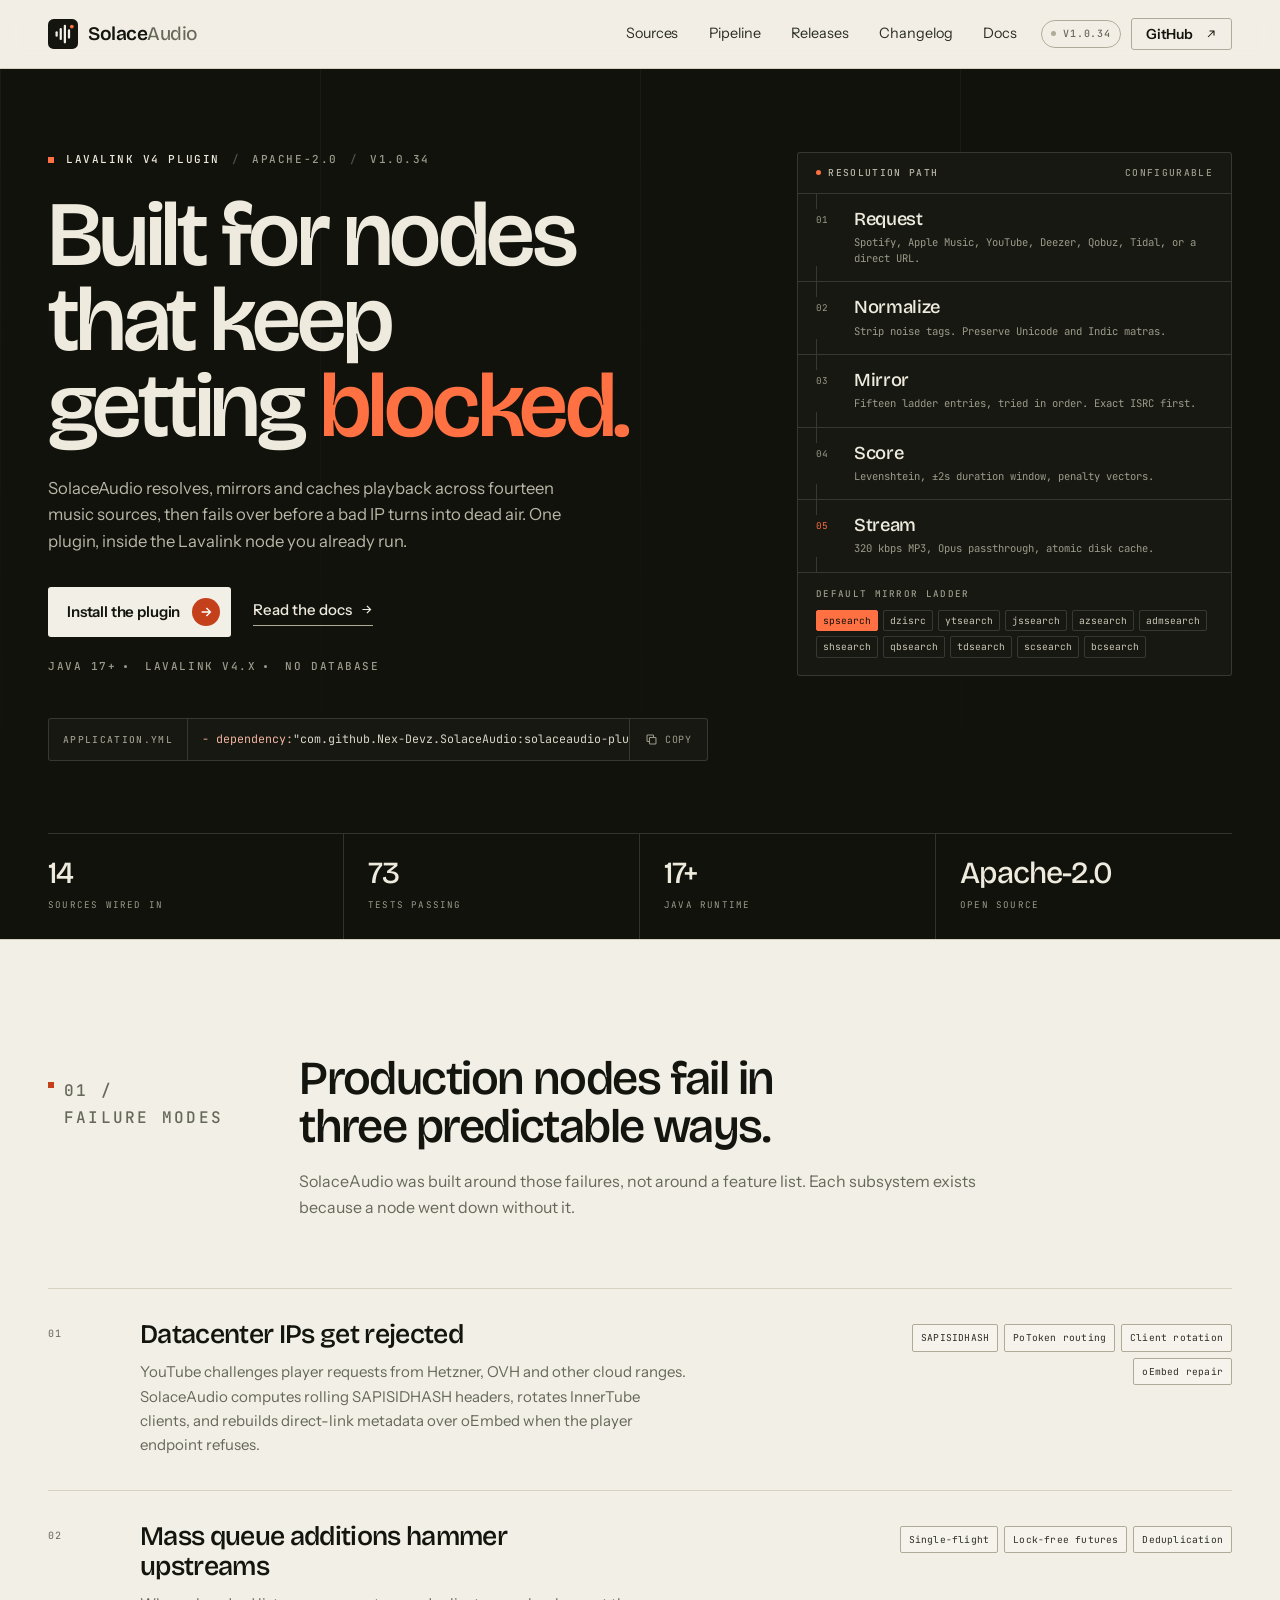
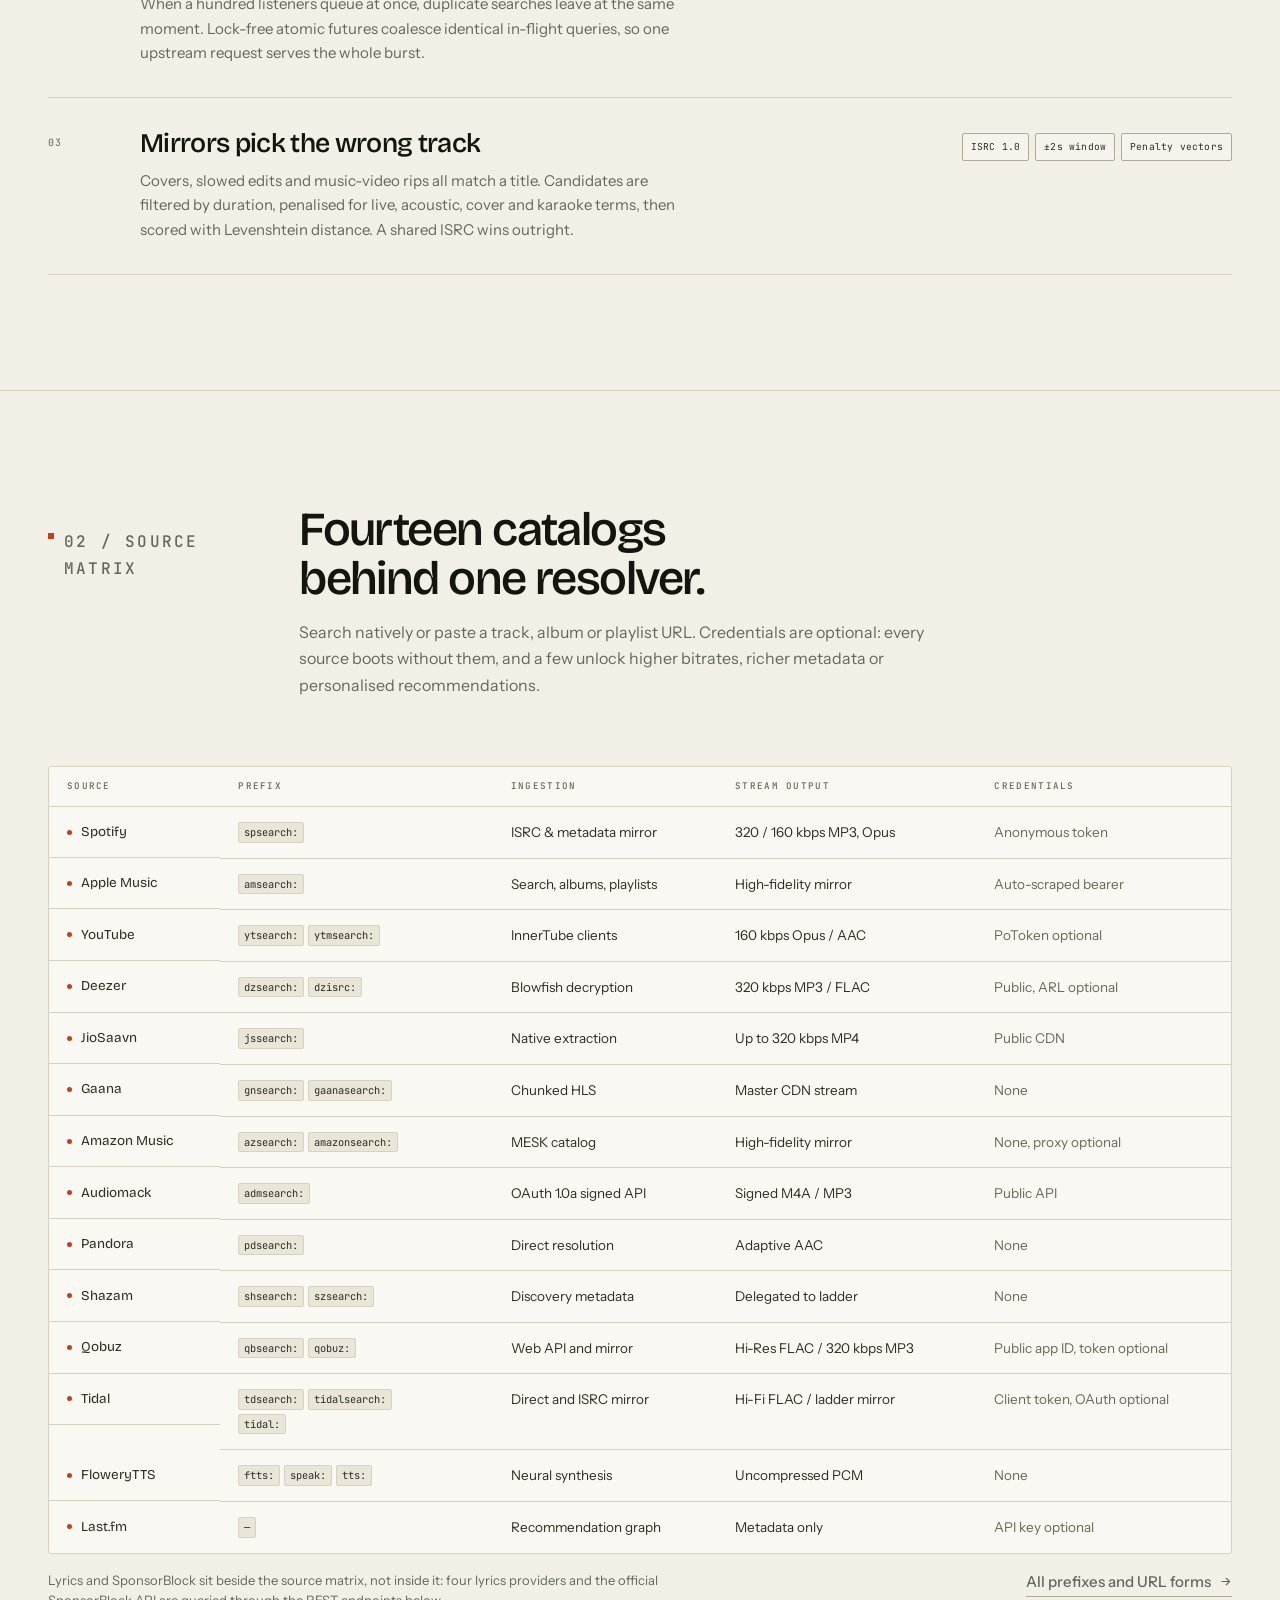
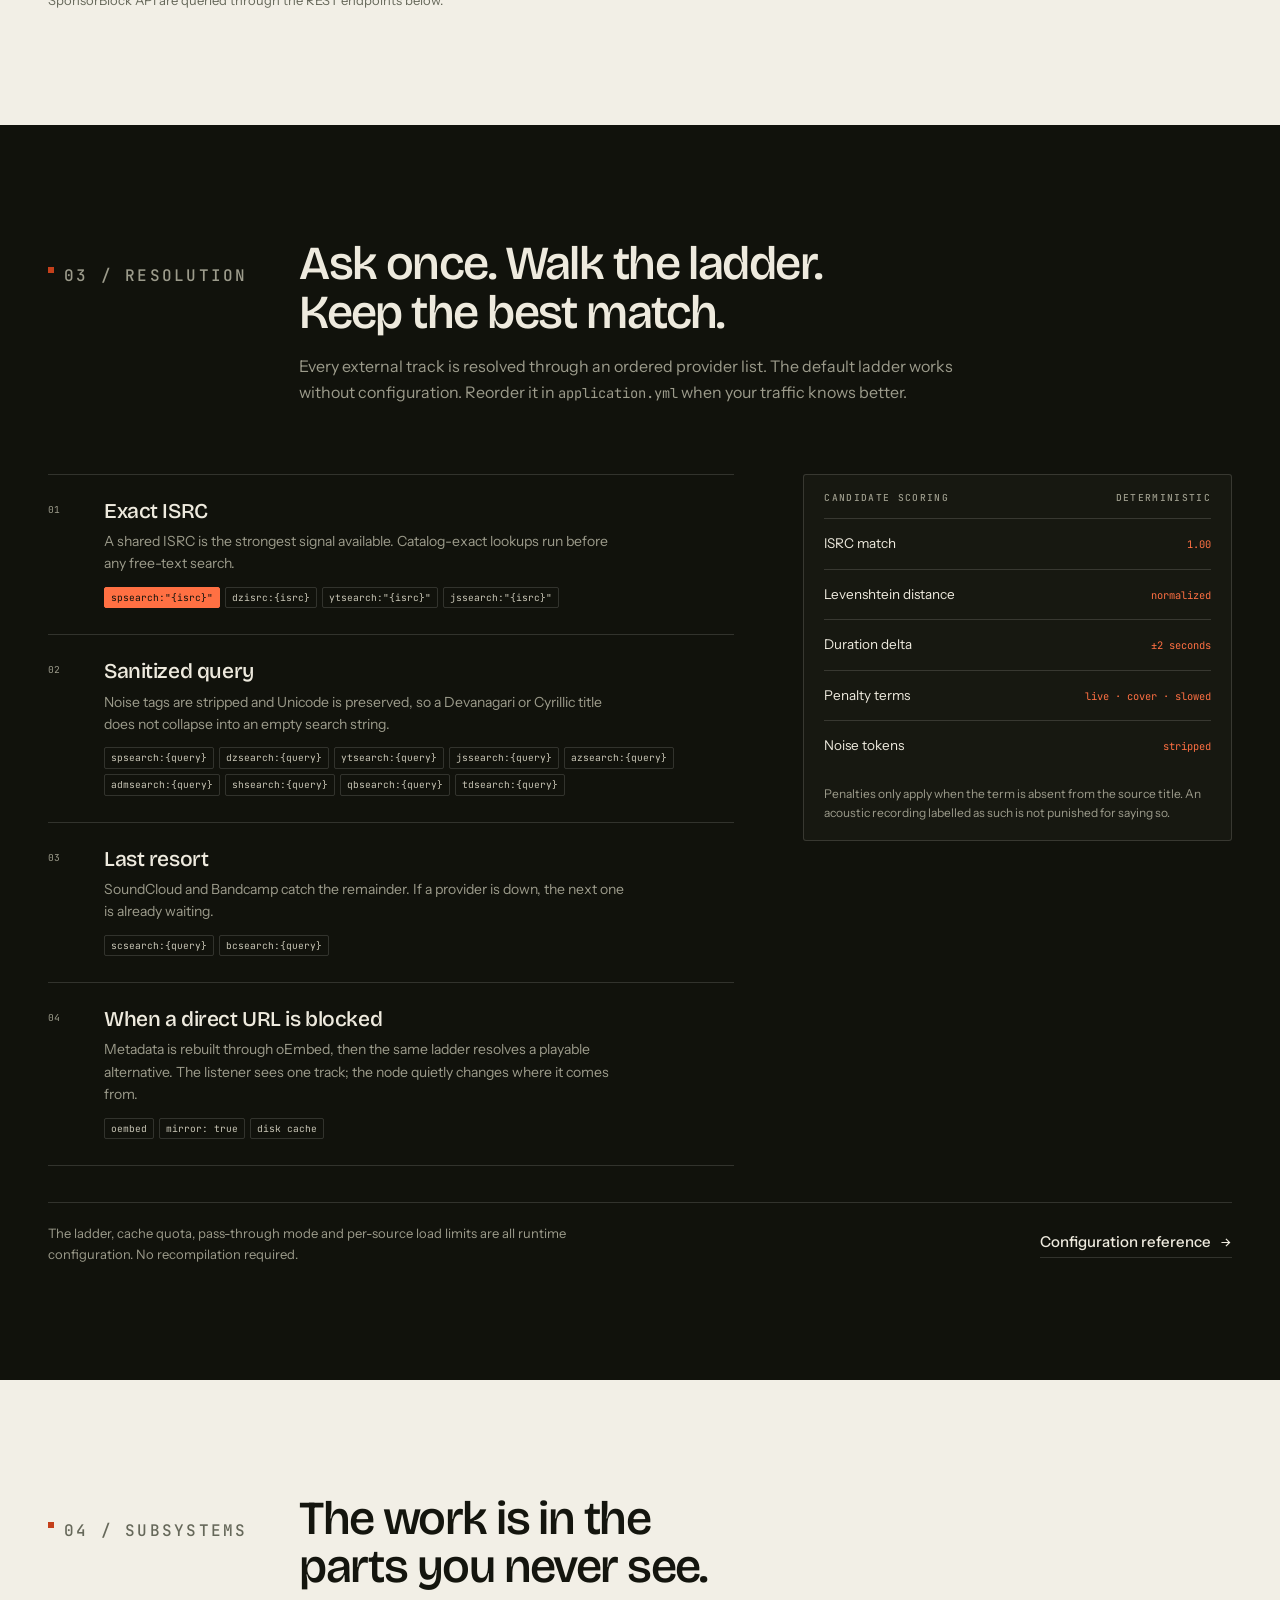
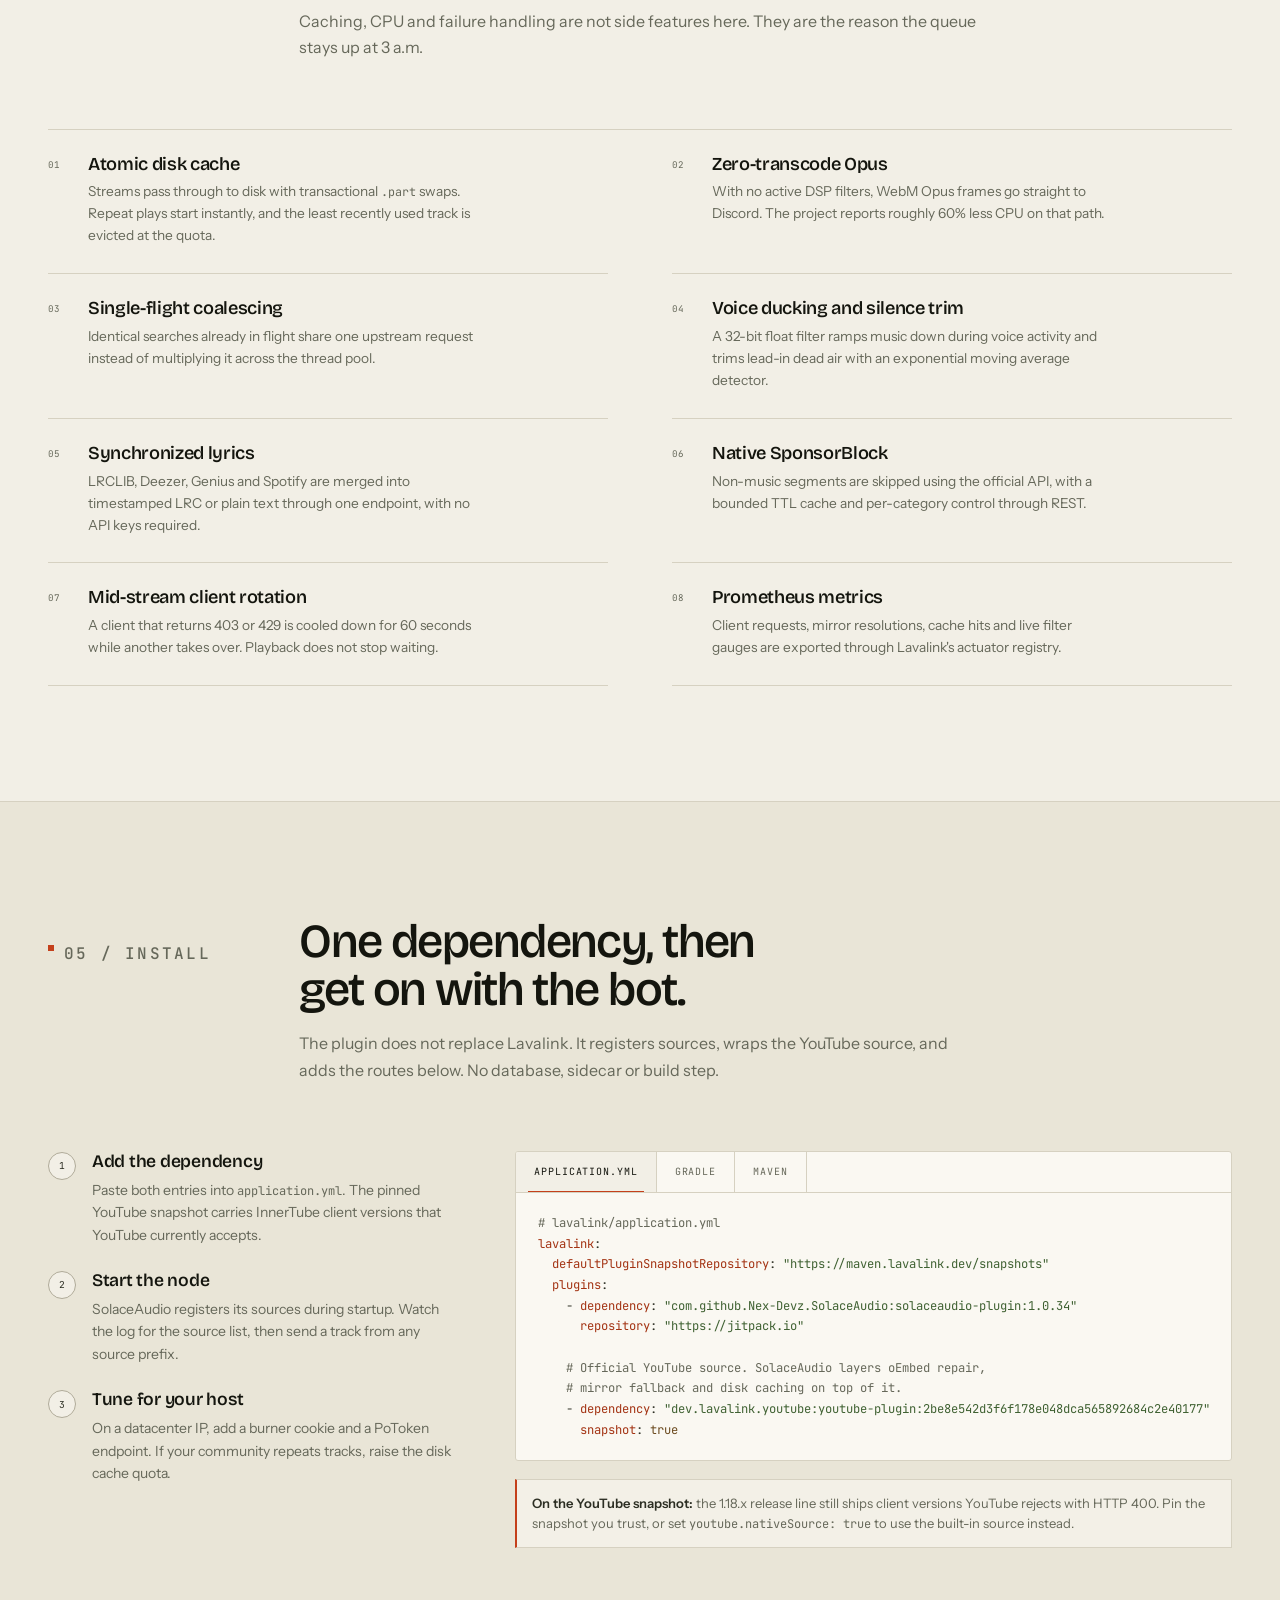
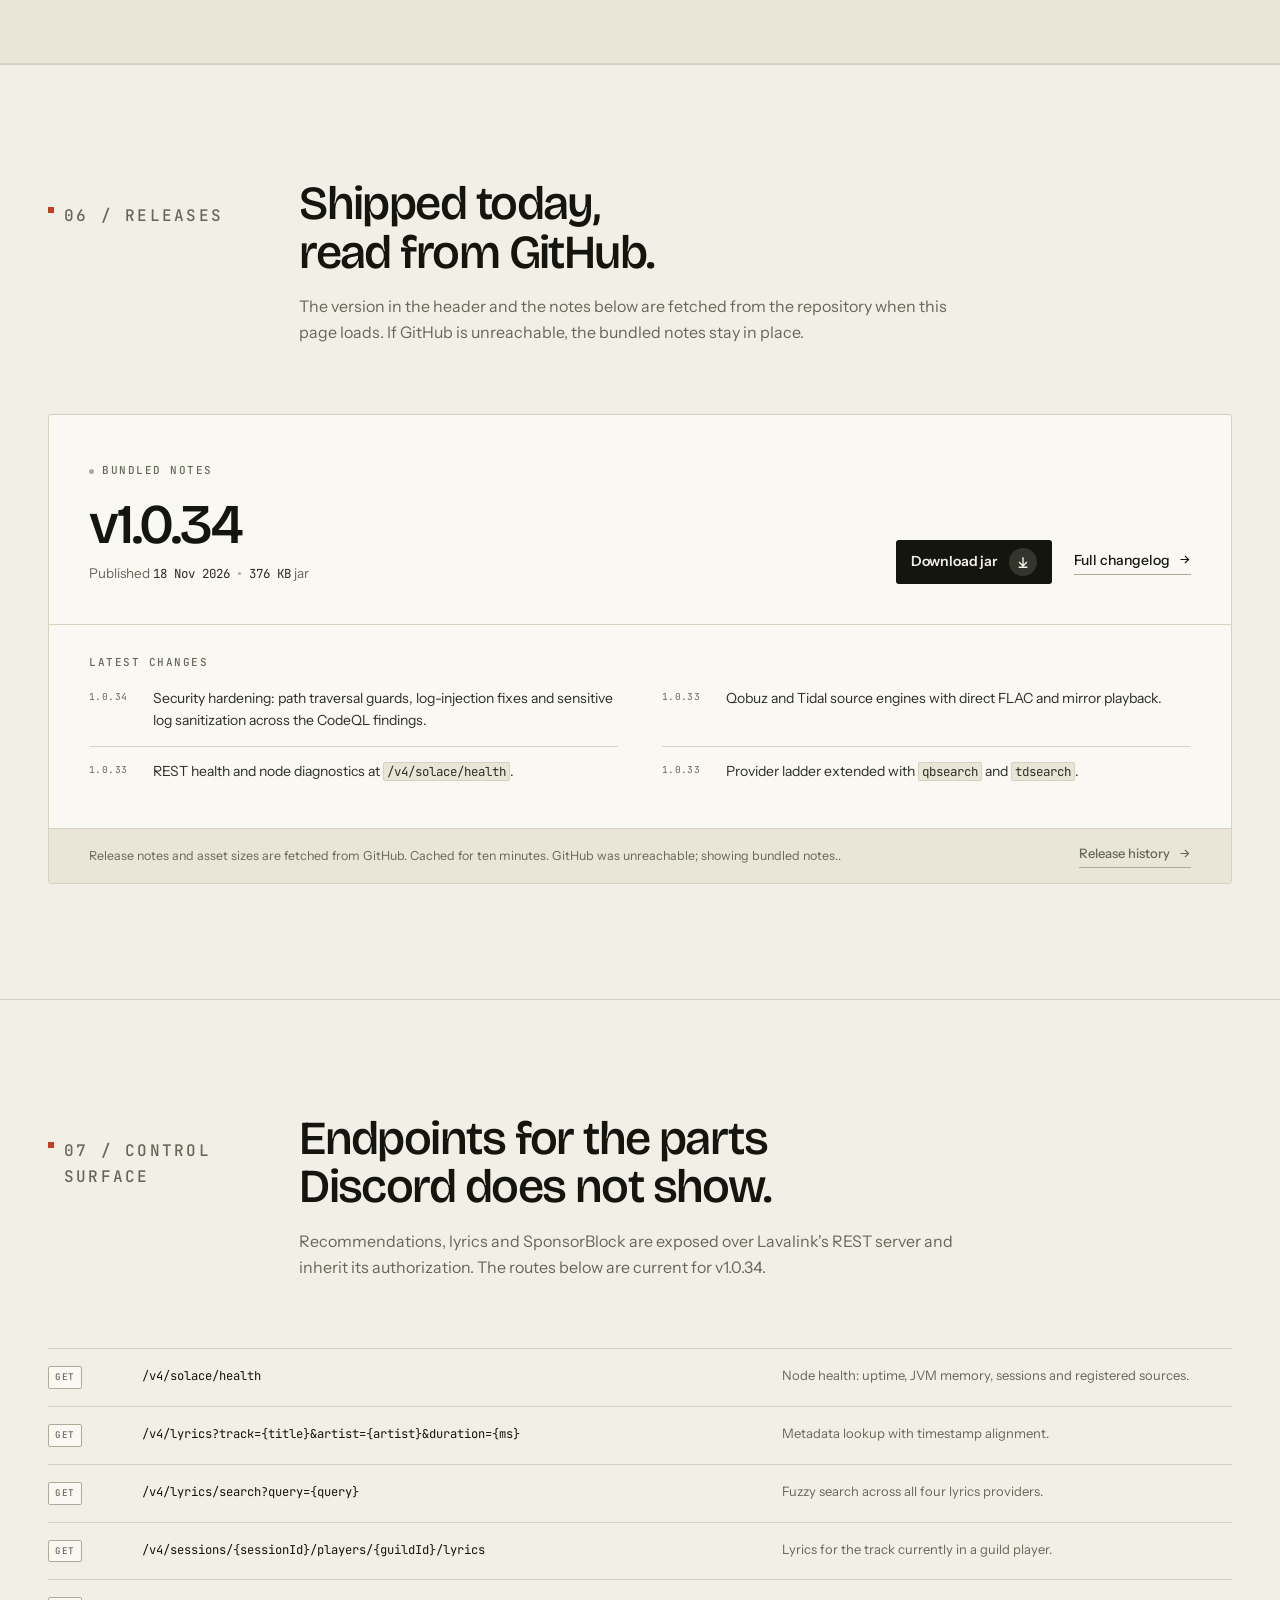
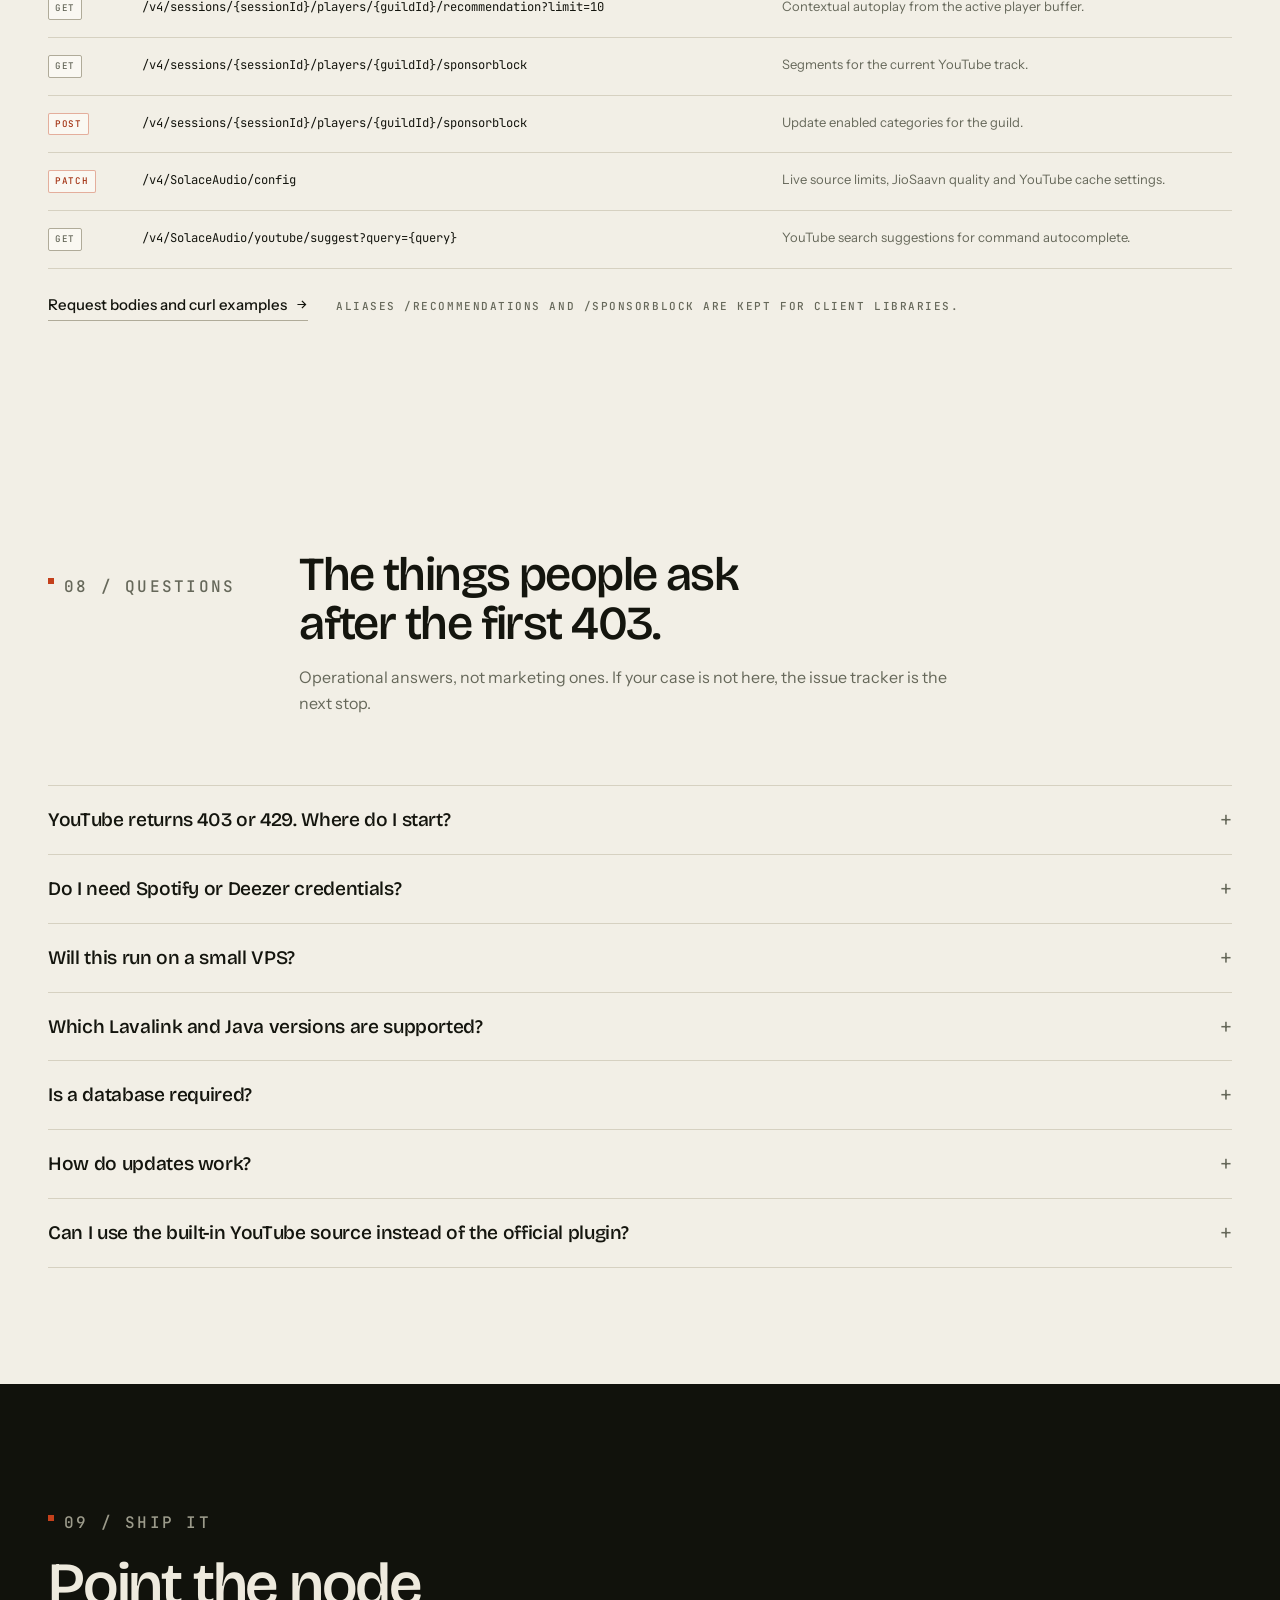
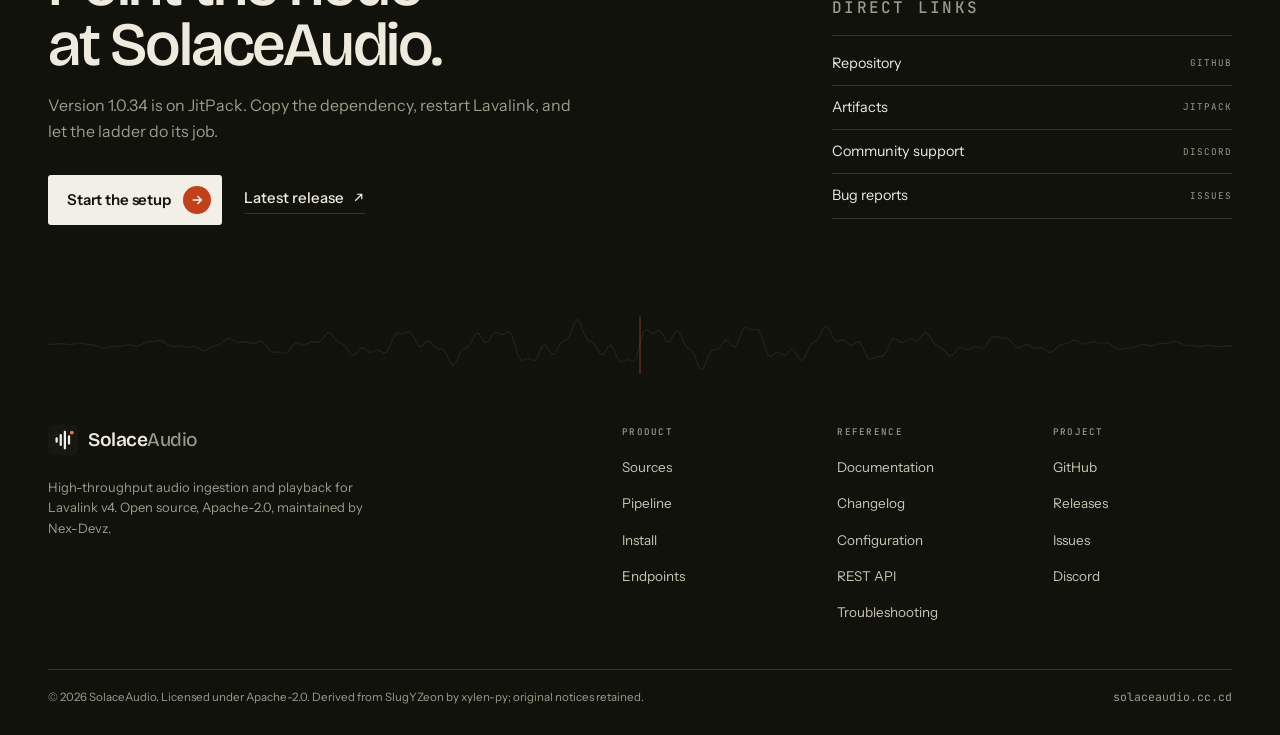
==== commit 33fca99f: "feat: add scroll progress bar and update changelog for v1.0.34 - Implemented a scroll progress bar i" ====
--- a/site/index.html
+++ b/site/index.html
@@ -4,7 +4,7 @@
   <meta charset="utf-8">
   <meta name="viewport" content="width=device-width, initial-scale=1">
   <title>SolaceAudio — resilient audio ingestion for Lavalink v4</title>
-  <meta name="description" content="SolaceAudio is an open-source Lavalink v4 plugin that resolves, mirrors, scores and caches audio across twelve music sources, with failover for datacenter IPs.">
+  <meta name="description" content="SolaceAudio is an open-source Lavalink v4 plugin that resolves, mirrors, scores and caches audio across fourteen music sources, with failover for datacenter IPs.">
   <link rel="canonical" href="https://solaceaudio.cc.cd/">
   <meta name="theme-color" content="#11120c">
   <meta name="color-scheme" content="light">
@@ -13,14 +13,14 @@
   <meta property="og:site_name" content="SolaceAudio">
   <meta property="og:url" content="https://solaceaudio.cc.cd/">
   <meta property="og:title" content="SolaceAudio — resilient audio ingestion for Lavalink v4">
-  <meta property="og:description" content="Twelve music sources, one resolver. ISRC-first mirroring, deterministic scoring and atomic disk caching for Lavalink v4.">
+  <meta property="og:description" content="Fourteen music sources, one resolver. ISRC-first mirroring, deterministic scoring and atomic disk caching for Lavalink v4.">
   <meta property="og:image" content="https://solaceaudio.cc.cd/assets/img/og.png">
   <meta property="og:image:width" content="1200">
   <meta property="og:image:height" content="630">
   <meta property="og:image:alt" content="SolaceAudio — built for nodes that keep getting blocked.">
   <meta name="twitter:card" content="summary_large_image">
   <meta name="twitter:title" content="SolaceAudio — resilient audio ingestion for Lavalink v4">
-  <meta name="twitter:description" content="Twelve music sources, one resolver. ISRC-first mirroring, deterministic scoring and atomic disk caching for Lavalink v4.">
+  <meta name="twitter:description" content="Fourteen music sources, one resolver. ISRC-first mirroring, deterministic scoring and atomic disk caching for Lavalink v4.">
   <meta name="twitter:image" content="https://solaceaudio.cc.cd/assets/img/og.png">
 
   <link rel="icon" href="assets/img/favicon.svg" type="image/svg+xml">
@@ -66,7 +66,7 @@
       <div class="header-actions">
         <span class="version-chip" data-live-version-badge title="Latest release">
           <span class="live-dot" data-live-dot aria-hidden="true"></span>
-          <span>v<span data-live-version>1.0.32</span></span>
+          <span>v<span data-live-version>1.0.34</span></span>
         </span>
         <a class="btn btn--small btn--outline" href="https://github.com/Nex-Devz/SolaceAudio" rel="noopener">
           GitHub
@@ -106,13 +106,13 @@
               <span class="sep" aria-hidden="true">/</span>
               <span>Apache-2.0</span>
               <span class="sep" aria-hidden="true">/</span>
-              <span>v<span data-live-version>1.0.32</span></span>
+              <span>v<span data-live-version>1.0.34</span></span>
             </div>
 
             <h1 id="hero-title">Built for nodes that keep getting <span class="accent">blocked.</span></h1>
 
             <p class="hero-lede">
-              SolaceAudio resolves, mirrors and caches playback across twelve music sources, then fails over
+              SolaceAudio resolves, mirrors and caches playback across fourteen music sources, then fails over
               before a bad IP turns into dead air. One plugin, inside the Lavalink node you already run.
             </p>
 
@@ -137,8 +137,8 @@
 
             <div class="install-strip">
               <span class="install-strip__label label">application.yml</span>
-              <code><span class="tok">- dependency:</span> "com.github.Nex-Devz.SolaceAudio:solaceaudio-plugin:<span data-live-version>1.0.32</span>"</code>
-              <button class="copy-btn" type="button" data-copy='- dependency: "com.github.Nex-Devz.SolaceAudio:solaceaudio-plugin:1.0.32"' data-copy-template='- dependency: "com.github.Nex-Devz.SolaceAudio:solaceaudio-plugin:{version}"' data-label="Copy">
+              <code><span class="tok">- dependency:</span> "com.github.Nex-Devz.SolaceAudio:solaceaudio-plugin:<span data-live-version>1.0.34</span>"</code>
+              <button class="copy-btn" type="button" data-copy='- dependency: "com.github.Nex-Devz.SolaceAudio:solaceaudio-plugin:1.0.34"' data-copy-template='- dependency: "com.github.Nex-Devz.SolaceAudio:solaceaudio-plugin:{version}"' data-label="Copy">
                 <svg viewBox="0 0 16 16" fill="none" stroke="currentColor" stroke-width="1.3" aria-hidden="true"><rect x="5.5" y="5.5" width="8" height="8" rx="1"/><path d="M10.5 5.5v-2a1 1 0 0 0-1-1h-6a1 1 0 0 0-1 1v6a1 1 0 0 0 1 1h2"/></svg>
                 <span>Copy</span>
               </button>
@@ -155,7 +155,7 @@
                 <span class="idx">01</span>
                 <div>
                   <div class="route-name">Request</div>
-                  <p class="route-desc">Spotify, Apple Music, YouTube, Deezer, or a direct URL.</p>
+                  <p class="route-desc">Spotify, Apple Music, YouTube, Deezer, Qobuz, Tidal, or a direct URL.</p>
                 </div>
               </li>
               <li>
@@ -169,7 +169,7 @@
                 <span class="idx">03</span>
                 <div>
                   <div class="route-name">Mirror</div>
-                  <p class="route-desc">Eleven providers, tried in order. Exact ISRC first.</p>
+                  <p class="route-desc">Fifteen ladder entries, tried in order. Exact ISRC first.</p>
                 </div>
               </li>
               <li>
@@ -195,6 +195,10 @@
                 <span class="chip-dark">ytsearch</span>
                 <span class="chip-dark">jssearch</span>
                 <span class="chip-dark">azsearch</span>
+                <span class="chip-dark">admsearch</span>
+                <span class="chip-dark">shsearch</span>
+                <span class="chip-dark">qbsearch</span>
+                <span class="chip-dark">tdsearch</span>
                 <span class="chip-dark">scsearch</span>
                 <span class="chip-dark">bcsearch</span>
               </div>
@@ -205,11 +209,11 @@
         <dl class="spec-band">
           <div class="spec">
             <dt class="sr-only">Sources</dt>
-            <dd><b>12</b><span>Sources wired in</span></dd>
+            <dd><b>14</b><span>Sources wired in</span></dd>
           </div>
           <div class="spec">
             <dt class="sr-only">Tests</dt>
-            <dd><b>65</b><span>Tests passing</span></dd>
+            <dd><b>73</b><span>Tests passing</span></dd>
           </div>
           <div class="spec">
             <dt class="sr-only">Runtime</dt>
@@ -282,7 +286,7 @@
         <div class="sec-head reveal">
           <p class="sec-label">02 / Source matrix</p>
           <div>
-            <h2 id="sources-title">Twelve catalogs behind one resolver.</h2>
+            <h2 id="sources-title">Fourteen catalogs behind one resolver.</h2>
             <p>Search natively or paste a track, album or playlist URL. Credentials are optional: every source boots without them, and a few unlock higher bitrates, richer metadata or personalised recommendations.</p>
           </div>
         </div>
@@ -370,6 +374,20 @@
                   <td>Discovery metadata</td>
                   <td>Delegated to ladder</td>
                   <td class="muted-cell">None</td>
+                </tr>
+                <tr>
+                  <th scope="row" class="source-name">Qobuz</th>
+                  <td><span class="prefix-list"><code>qbsearch:</code> <code>qobuz:</code></span></td>
+                  <td>Web API and mirror</td>
+                  <td>Hi-Res FLAC / 320 kbps MP3</td>
+                  <td class="muted-cell">Public app ID, token optional</td>
+                </tr>
+                <tr>
+                  <th scope="row" class="source-name">Tidal</th>
+                  <td><span class="prefix-list"><code>tdsearch:</code> <code>tidalsearch:</code> <code>tidal:</code></span></td>
+                  <td>Direct and ISRC mirror</td>
+                  <td>Hi-Fi FLAC / ladder mirror</td>
+                  <td class="muted-cell">Client token, OAuth optional</td>
                 </tr>
                 <tr>
                   <th scope="row" class="source-name">FloweryTTS</th>
@@ -435,6 +453,10 @@
                   <span class="chip-dark">ytsearch:{query}</span>
                   <span class="chip-dark">jssearch:{query}</span>
                   <span class="chip-dark">azsearch:{query}</span>
+                  <span class="chip-dark">admsearch:{query}</span>
+                  <span class="chip-dark">shsearch:{query}</span>
+                  <span class="chip-dark">qbsearch:{query}</span>
+                  <span class="chip-dark">tdsearch:{query}</span>
                 </div>
               </div>
             </li>
@@ -623,7 +645,7 @@
 <span class="tok-k">lavalink</span>:
   <span class="tok-k">defaultPluginSnapshotRepository</span>: <span class="tok-s">"https://maven.lavalink.dev/snapshots"</span>
   <span class="tok-k">plugins</span>:
-    - <span class="tok-k">dependency</span>: <span class="tok-s">"com.github.Nex-Devz.SolaceAudio:solaceaudio-plugin:<span data-live-version>1.0.32</span>"</span>
+    - <span class="tok-k">dependency</span>: <span class="tok-s">"com.github.Nex-Devz.SolaceAudio:solaceaudio-plugin:<span data-live-version>1.0.34</span>"</span>
       <span class="tok-k">repository</span>: <span class="tok-s">"https://jitpack.io"</span>
 
     <span class="tok-c"># Official YouTube source. SolaceAudio layers oEmbed repair,</span>
@@ -642,7 +664,7 @@
 }
 
 <span class="tok-k">dependencies</span> {
-    implementation(<span class="tok-s">"com.github.Nex-Devz.SolaceAudio:solaceaudio-main:<span data-live-version>1.0.32</span>"</span>)
+    implementation(<span class="tok-s">"com.github.Nex-Devz.SolaceAudio:solaceaudio-main:<span data-live-version>1.0.34</span>"</span>)
 }</code></pre>
               </div>
 
@@ -657,7 +679,7 @@
 &lt;<span class="tok-k">dependency</span>&gt;
   &lt;groupId&gt;com.github.Nex-Devz.SolaceAudio&lt;/groupId&gt;
   &lt;artifactId&gt;solaceaudio-main&lt;/artifactId&gt;
-  &lt;version&gt;<span data-live-version>1.0.32</span>&lt;/version&gt;
+  &lt;version&gt;<span data-live-version>1.0.34</span>&lt;/version&gt;
 &lt;/<span class="tok-k">dependency</span>&gt;</code></pre>
               </div>
             </div>
@@ -687,15 +709,15 @@
                 <span class="live-dot" data-live-dot aria-hidden="true"></span>
                 <span data-live-status>Bundled notes</span>
               </p>
-              <p class="release-version">v<span data-live-version>1.0.32</span></p>
+              <p class="release-version">v<span data-live-version>1.0.34</span></p>
               <p class="release-meta">
-                <span>Published <span class="release-meta__value" data-live-date>15 Nov 2026</span></span>
+                <span>Published <span class="release-meta__value" data-live-date>18 Nov 2026</span></span>
                 <span class="meta-sep" aria-hidden="true"></span>
-                <span><span class="release-meta__value" data-live-jar-size>349 KB</span> jar</span>
+                <span><span class="release-meta__value" data-live-jar-size>376 KB</span> jar</span>
               </p>
             </div>
             <div class="release-actions">
-              <a class="btn btn--small btn--dark" data-live-download href="https://github.com/Nex-Devz/SolaceAudio/releases/download/1.0.32/solaceaudio-plugin-1.0.32.jar" aria-label="Download SolaceAudio 1.0.32 jar">
+              <a class="btn btn--small btn--dark" data-live-download href="https://github.com/Nex-Devz/SolaceAudio/releases/download/1.0.34/solaceaudio-plugin-1.0.34.jar" aria-label="Download SolaceAudio 1.0.34 jar">
                 <span data-live-download-label>Download jar</span>
                 <span class="btn__icon" aria-hidden="true">
                   <svg viewBox="0 0 16 16" fill="none" stroke="currentColor" stroke-width="1.6"><path d="M8 2.5v9M3.5 8 8 12.5 12.5 8M3 14h10"/></svg>
@@ -710,10 +732,10 @@
           <div class="release-preview" data-live-preview>
             <p class="release-preview__label label">Latest changes</p>
             <ul class="release-notes">
-              <li><span class="release-tag">1.0.32</span><span>LavaLyrics route collision: <code>/v4/lyrics</code> yields when <code>lavalyrics-plugin</code> is installed.</span></li>
-              <li><span class="release-tag">1.0.31</span><span>Audiomack source with signed CloudFront streams.</span></li>
-              <li><span class="release-tag">1.0.31</span><span>Shazam discovery and track recognition.</span></li>
-              <li><span class="release-tag">1.0.31</span><span>Provider ladder extended with <code>admsearch</code> and <code>shsearch</code>.</span></li>
+              <li><span class="release-tag">1.0.34</span><span>Security hardening: path traversal guards, log-injection fixes and sensitive log sanitization across the CodeQL findings.</span></li>
+              <li><span class="release-tag">1.0.33</span><span>Qobuz and Tidal source engines with direct FLAC and mirror playback.</span></li>
+              <li><span class="release-tag">1.0.33</span><span>REST health and node diagnostics at <code>/v4/solace/health</code>.</span></li>
+              <li><span class="release-tag">1.0.33</span><span>Provider ladder extended with <code>qbsearch</code> and <code>tdsearch</code>.</span></li>
             </ul>
           </div>
 
@@ -733,11 +755,16 @@
           <p class="sec-label">07 / Control surface</p>
           <div>
             <h2 id="api-title">Endpoints for the parts Discord does not show.</h2>
-            <p>Recommendations, lyrics and SponsorBlock are exposed over Lavalink's REST server and inherit its authorization. The routes below are current for v<span data-live-version>1.0.32</span>.</p>
+            <p>Recommendations, lyrics and SponsorBlock are exposed over Lavalink's REST server and inherit its authorization. The routes below are current for v<span data-live-version>1.0.34</span>.</p>
           </div>
         </div>
 
         <div class="endpoint-list reveal">
+          <div class="endpoint">
+            <span class="method method--get">GET</span>
+            <code>/v4/solace/health</code>
+            <span class="endpoint__desc">Node health: uptime, JVM memory, sessions and registered sources.</span>
+          </div>
           <div class="endpoint">
             <span class="method method--get">GET</span>
             <code>/v4/lyrics?track={title}&amp;artist={artist}&amp;duration={ms}</code>
@@ -852,7 +879,7 @@
           <div class="reveal">
             <p class="sec-label sec-label--dark">09 / Ship it</p>
             <h2 id="cta-title">Point the node at SolaceAudio.</h2>
-            <p>Version <span data-live-version>1.0.32</span> is on JitPack. Copy the dependency, restart Lavalink, and let the ladder do its job.</p>
+            <p>Version <span data-live-version>1.0.34</span> is on JitPack. Copy the dependency, restart Lavalink, and let the ladder do its job.</p>
             <div class="cta-actions">
               <a class="btn btn--light" href="docs.html#install">
                 Start the setup
--- a/site/assets/css/style.css
+++ b/site/assets/css/style.css
@@ -2966,6 +2966,329 @@
   font-size: 0.875rem;
 }
 
+/* --- Interaction layer ---------------------------------------------------- */
+
+.btn:hover {
+  transform: translateY(-1px);
+}
+
+.btn:disabled,
+.btn[data-busy] {
+  cursor: progress;
+}
+
+.btn[data-busy] {
+  opacity: 0.84;
+}
+
+.version-chip {
+  transition: color 160ms var(--ease), border-color 160ms var(--ease);
+}
+
+.version-chip:hover {
+  color: var(--ink-2);
+  border-color: var(--muted);
+}
+
+.chip-dark {
+  transition:
+    color 160ms var(--ease),
+    border-color 160ms var(--ease),
+    background-color 160ms var(--ease),
+    transform 200ms var(--ease-spring);
+}
+
+.chip-dark:hover {
+  transform: translateY(-1px);
+  color: var(--dark-text);
+  border-color: rgba(242, 239, 230, 0.42);
+}
+
+.chip-dark.is-hot:hover {
+  color: var(--dark);
+  border-color: var(--accent-on-dark);
+}
+
+.table-shell,
+.route-card,
+.score-card,
+.code-panel {
+  transition: border-color 220ms var(--ease);
+}
+
+.table-shell:hover,
+.route-card:hover,
+.code-panel:hover {
+  border-color: var(--line-strong);
+}
+
+.latest-card {
+  transition: border-color 220ms var(--ease), transform 260ms var(--ease-spring);
+}
+
+.latest-card:hover {
+  border-color: var(--line-strong);
+  transform: translateY(-2px);
+}
+
+.source-name {
+  transition: color 160ms var(--ease);
+}
+
+.source-table tbody tr:hover .source-name {
+  color: var(--accent-strong);
+}
+
+.source-table code {
+  transition: border-color 160ms var(--ease), background-color 160ms var(--ease);
+}
+
+.source-table tbody tr:hover code {
+  border-color: var(--line-strong);
+}
+
+.endpoint {
+  transition: background-color 160ms var(--ease), box-shadow 160ms var(--ease);
+}
+
+.endpoint:hover {
+  background: rgba(233, 229, 215, 0.42);
+  box-shadow: inset 2px 0 0 var(--accent);
+}
+
+.endpoint code {
+  transition: color 160ms var(--ease);
+}
+
+.endpoint:hover code {
+  color: var(--accent-strong);
+}
+
+.sys-item {
+  transition: background-color 180ms var(--ease), box-shadow 180ms var(--ease);
+}
+
+.sys-item:hover {
+  background: rgba(250, 248, 242, 0.6);
+  box-shadow: inset 2px 0 0 var(--accent);
+}
+
+.step__num {
+  transition:
+    transform 240ms var(--ease-spring),
+    border-color 180ms var(--ease),
+    color 180ms var(--ease);
+}
+
+.step:hover .step__num {
+  transform: scale(1.06);
+  border-color: var(--accent);
+  color: var(--accent);
+}
+
+.faq details {
+  transition: background-color 180ms var(--ease);
+}
+
+.faq details:hover {
+  background: rgba(250, 248, 242, 0.5);
+}
+
+.docs-content tbody tr {
+  transition: background-color 160ms var(--ease);
+}
+
+.docs-content tbody tr:hover {
+  background: rgba(233, 229, 215, 0.42);
+}
+
+[data-live-repo]:not([hidden]) {
+  animation: entry-in 380ms var(--ease) both;
+}
+
+.toc ol a,
+.release-index a {
+  transition:
+    color 150ms var(--ease),
+    border-color 150ms var(--ease),
+    padding-left 180ms var(--ease);
+}
+
+.toc ol a:hover {
+  padding-left: 17px;
+}
+
+/* Loading feedback --------------------------------------------------------- */
+
+html.is-live-loading [data-live-version],
+html.is-live-loading [data-live-date],
+html.is-live-loading [data-live-jar-size] {
+  animation: live-breathe 1.5s var(--ease) infinite;
+}
+
+html.is-live-loading .live-bar::after {
+  content: "";
+  position: absolute;
+  left: 0;
+  right: 0;
+  bottom: -1px;
+  height: 1px;
+  background: var(--accent);
+  transform: scaleX(0);
+  transform-origin: left;
+  animation: live-sweep 1.4s var(--ease) infinite;
+}
+
+.live-bar {
+  position: relative;
+}
+
+html.is-live-loading body::after {
+  content: "";
+  position: fixed;
+  top: 0;
+  left: 0;
+  right: 0;
+  height: 2px;
+  z-index: 130;
+  background: var(--accent);
+  transform-origin: left;
+  pointer-events: none;
+  animation: live-sweep 1.4s var(--ease) infinite;
+}
+
+@keyframes live-breathe {
+  0%,
+  100% {
+    opacity: 1;
+  }
+  50% {
+    opacity: 0.45;
+  }
+}
+
+@keyframes live-sweep {
+  0% {
+    transform: scaleX(0);
+    opacity: 0.9;
+  }
+  60% {
+    transform: scaleX(1);
+    opacity: 0.9;
+  }
+  100% {
+    transform: scaleX(1);
+    opacity: 0;
+  }
+}
+
+/* Scroll progress ---------------------------------------------------------- */
+
+.scroll-progress {
+  position: fixed;
+  top: 0;
+  left: 0;
+  right: 0;
+  height: 2px;
+  z-index: 120;
+  pointer-events: none;
+}
+
+.scroll-progress span {
+  display: block;
+  height: 100%;
+  background: var(--accent);
+  transform: scaleX(0);
+  transform-origin: left;
+  will-change: transform;
+}
+
+/* Entry motion ------------------------------------------------------------- */
+
+@media (prefers-reduced-motion: no-preference) {
+  .hero-copy > *,
+  .docs-hero .container > *,
+  .changelog-hero__grid > div > * {
+    animation: rise-in 560ms var(--ease) both;
+  }
+
+  .hero-copy > :nth-child(2),
+  .docs-hero .container > :nth-child(2),
+  .changelog-hero__grid > div > :nth-child(2) {
+    animation-delay: 60ms;
+  }
+
+  .hero-copy > :nth-child(3),
+  .docs-hero .container > :nth-child(3),
+  .changelog-hero__grid > div > :nth-child(3) {
+    animation-delay: 120ms;
+  }
+
+  .hero-copy > :nth-child(4),
+  .changelog-hero__grid > div > :nth-child(4) {
+    animation-delay: 180ms;
+  }
+
+  .hero-copy > :nth-child(5),
+  .changelog-hero__grid > div > :nth-child(5) {
+    animation-delay: 240ms;
+  }
+
+  .hero-copy > :nth-child(6) {
+    animation-delay: 300ms;
+  }
+
+  [data-live-changelog] > .release-entry {
+    animation: entry-in 420ms var(--ease) both;
+  }
+
+  [data-live-changelog] > .release-entry:nth-child(2) {
+    animation-delay: 60ms;
+  }
+
+  [data-live-changelog] > .release-entry:nth-child(3) {
+    animation-delay: 120ms;
+  }
+
+  .release-notes li {
+    animation: entry-in 360ms var(--ease) both;
+  }
+
+  .release-notes li:nth-child(2) {
+    animation-delay: 50ms;
+  }
+
+  .release-notes li:nth-child(3) {
+    animation-delay: 100ms;
+  }
+
+  .release-notes li:nth-child(4) {
+    animation-delay: 150ms;
+  }
+
+  @keyframes rise-in {
+    from {
+      opacity: 0;
+      transform: translateY(12px);
+    }
+    to {
+      opacity: 1;
+      transform: none;
+    }
+  }
+
+  @keyframes entry-in {
+    from {
+      opacity: 0;
+      transform: translateY(8px);
+    }
+    to {
+      opacity: 1;
+      transform: none;
+    }
+  }
+}
+
 /* --- Motion --------------------------------------------------------------- */
 
 @media (prefers-reduced-motion: no-preference) {
